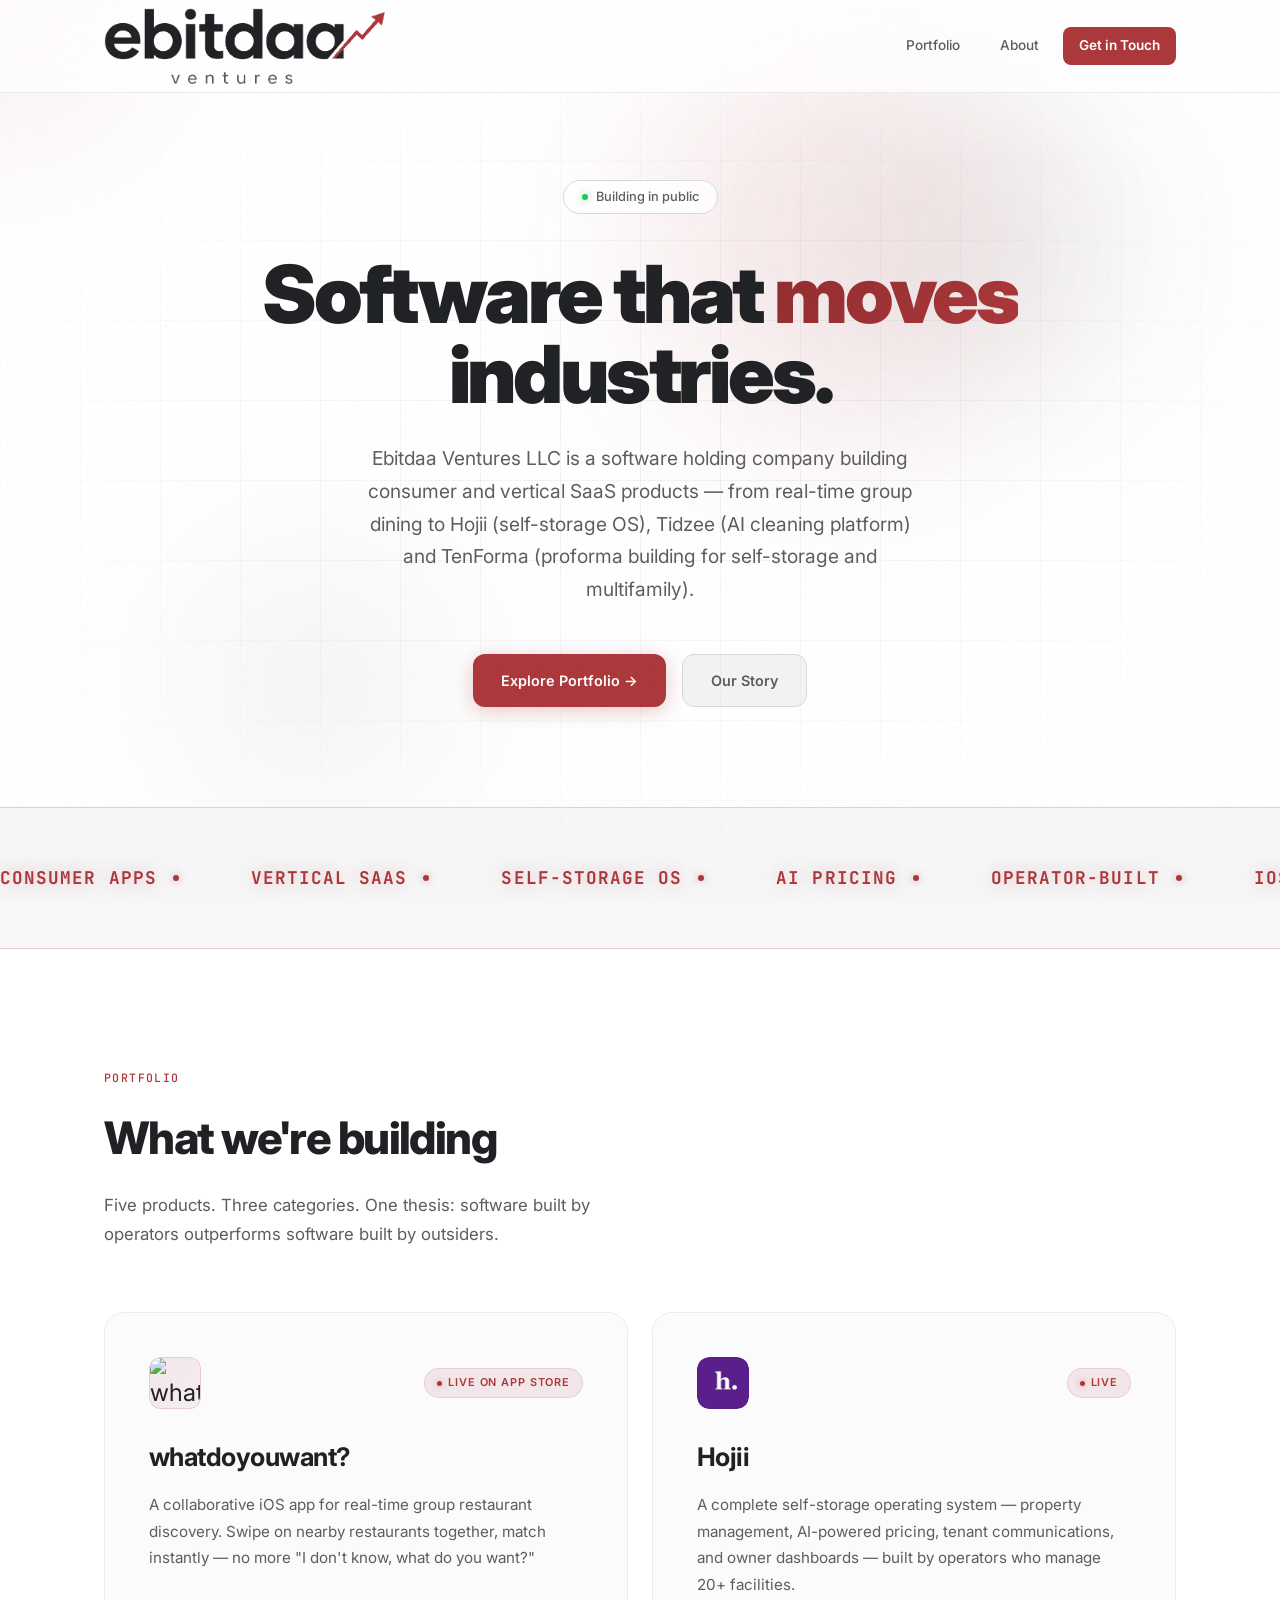
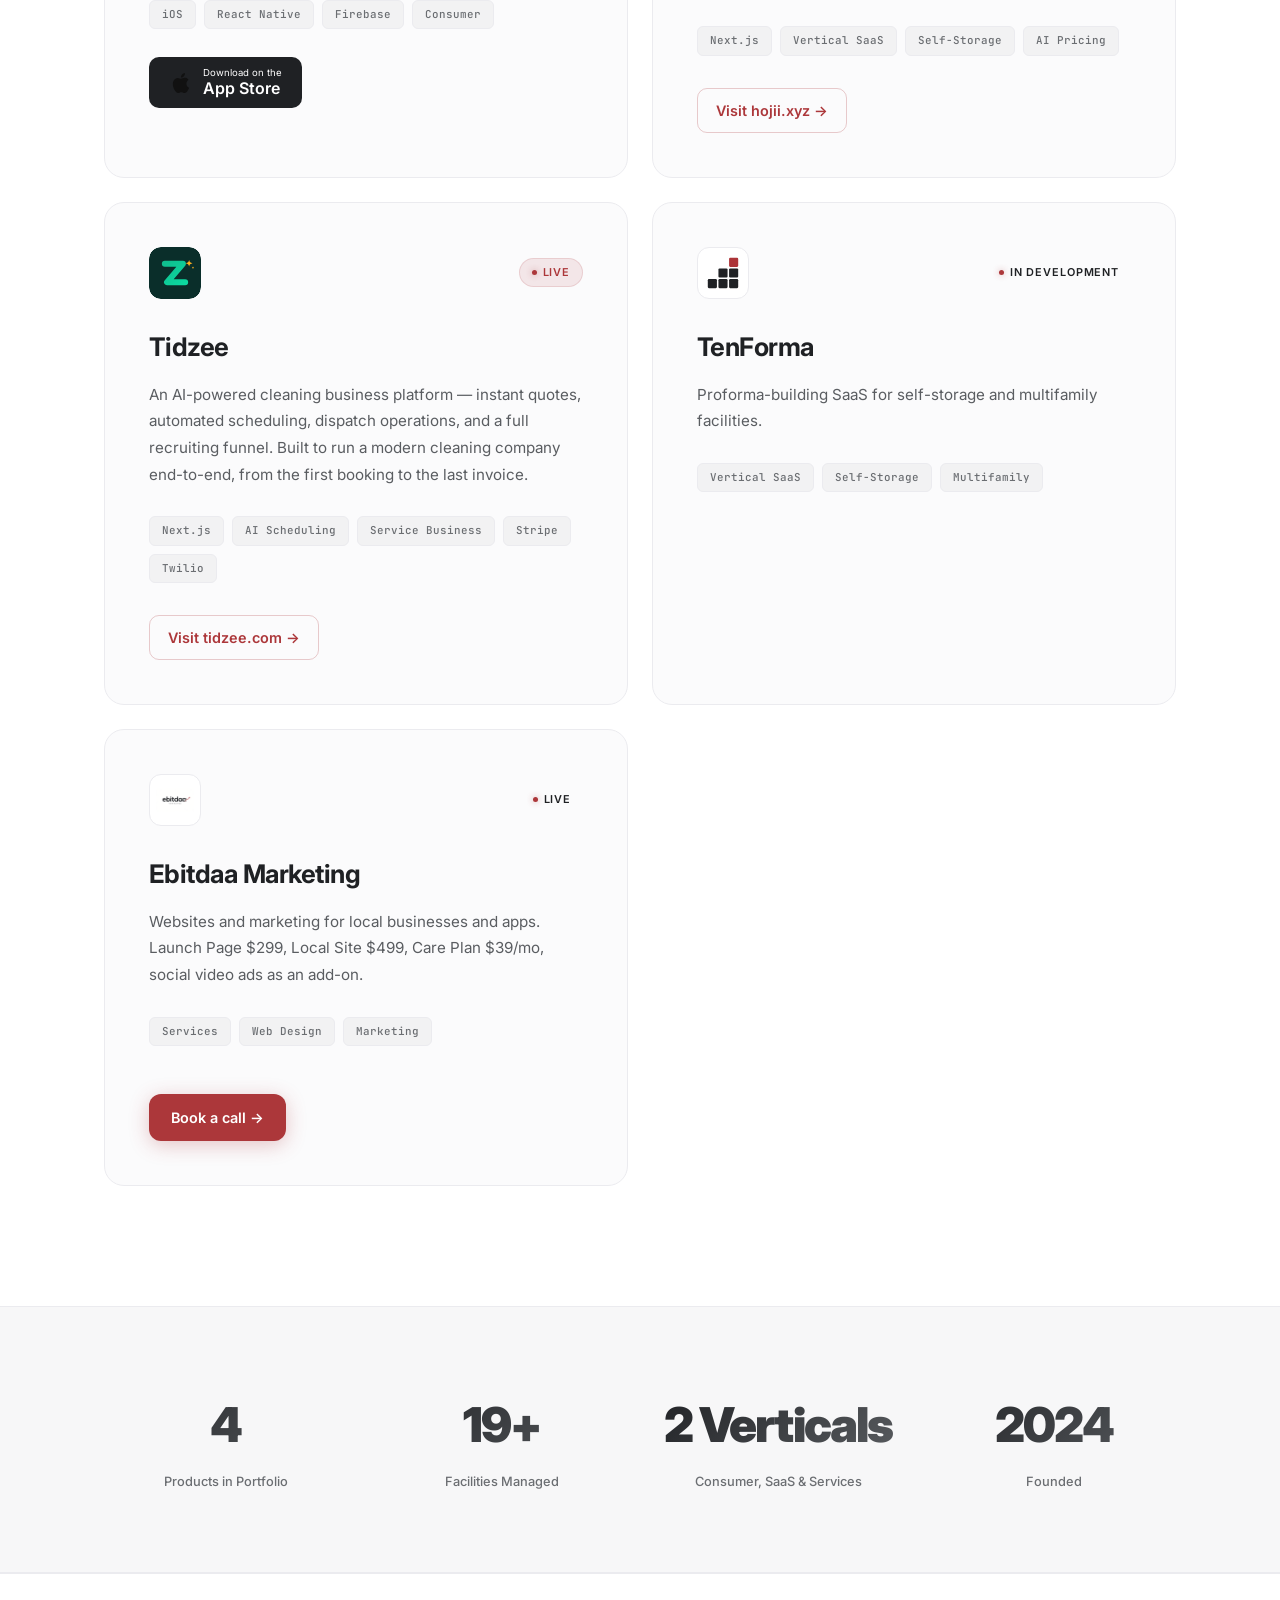
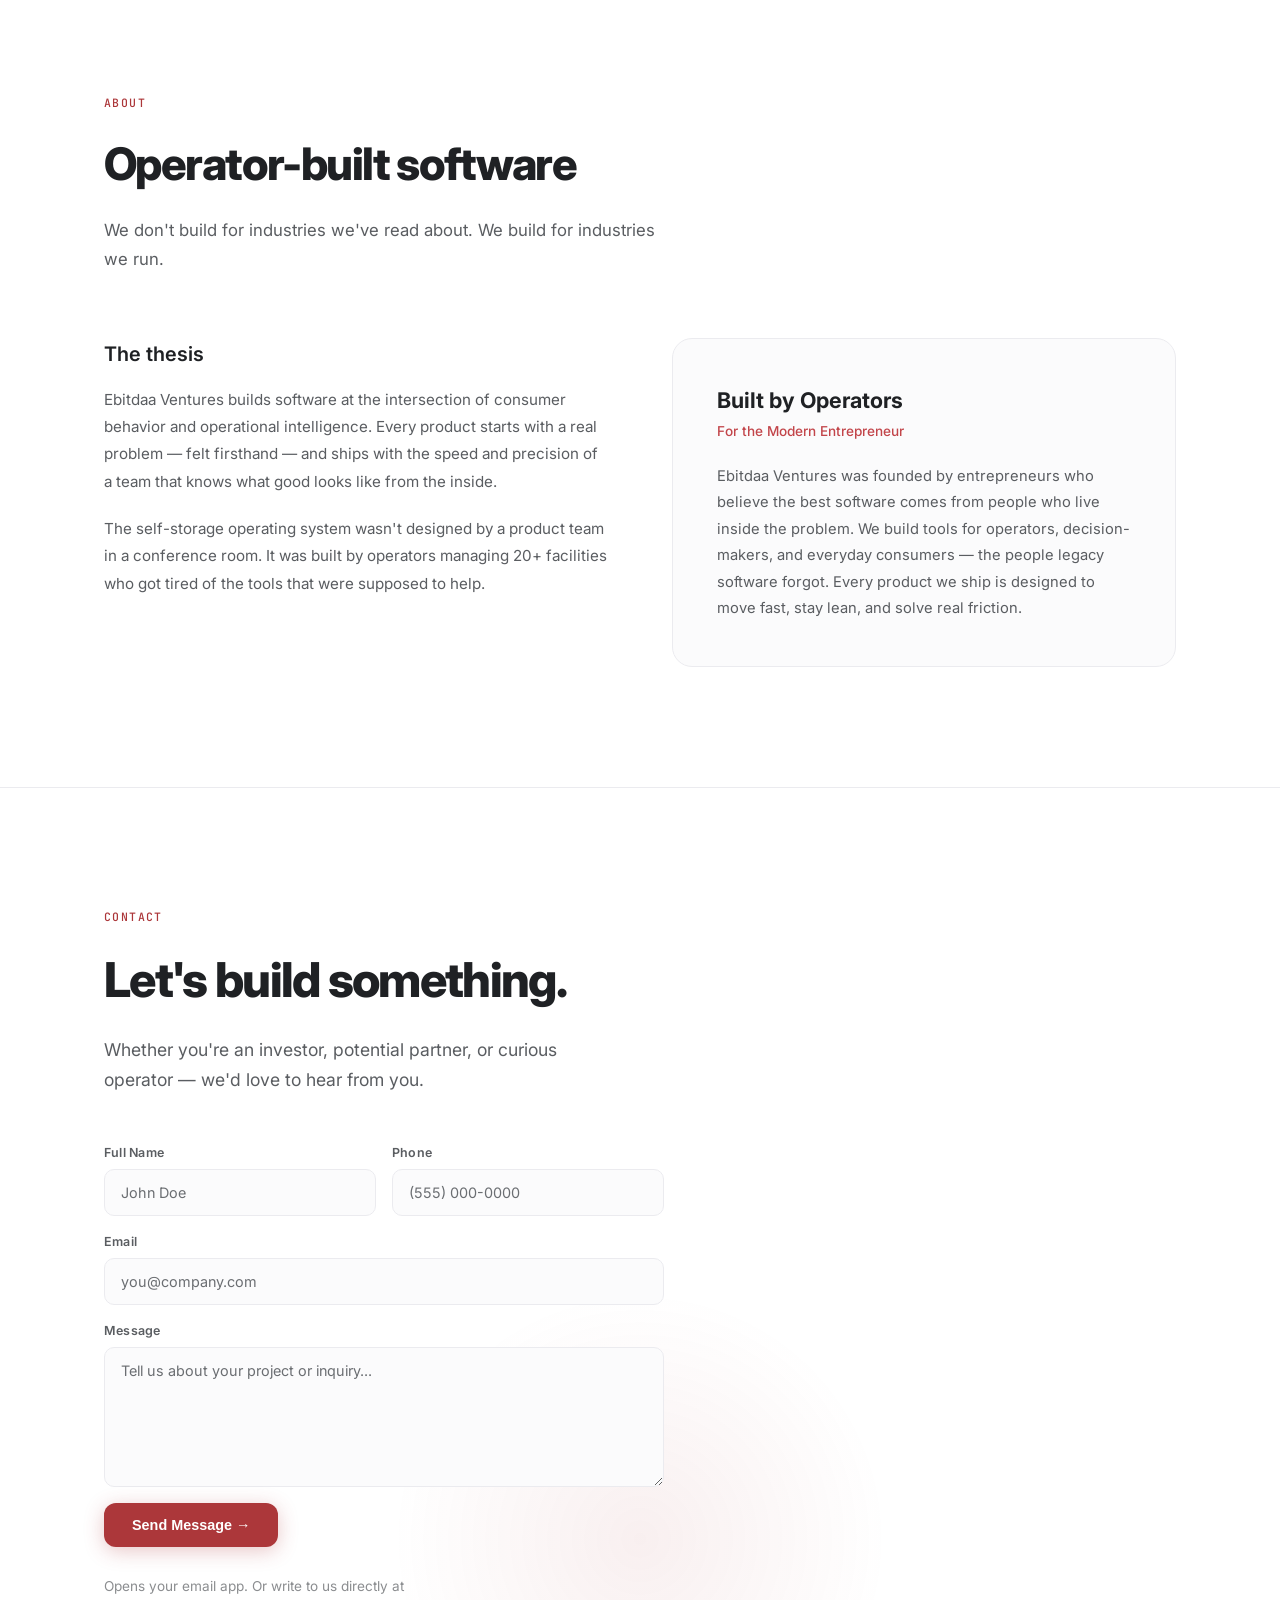
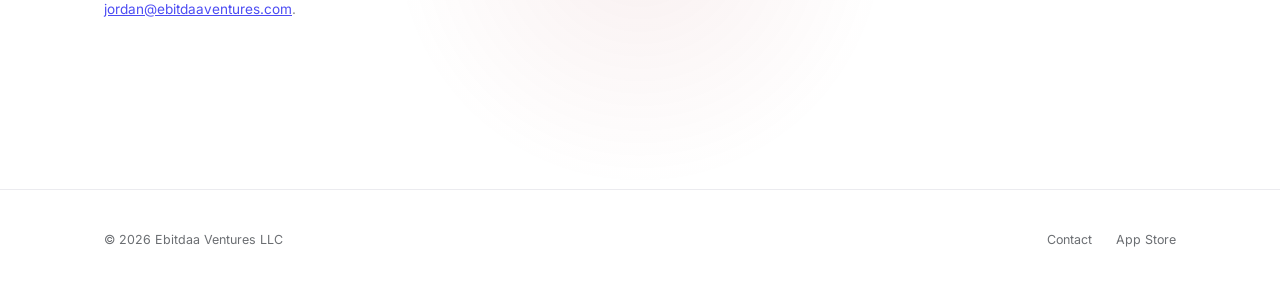
==== index.html @ ed4404db "Add Book a call button to Ebitdaa Marketing card" ====
<!DOCTYPE html>
<html lang="en">
<head>
  <meta charset="UTF-8">
  <meta name="viewport" content="width=device-width, initial-scale=1.0">
  <title>Ebitdaa Ventures LLC — Software Holding Company</title>
  <meta name="description" content="Ebitdaa Ventures LLC is a software holding company building consumer and vertical SaaS products.">
  <meta property="og:title" content="Ebitdaa Ventures LLC">
  <meta property="og:description" content="Building consumer and vertical SaaS products.">
  <meta property="og:type" content="website">
  <meta property="og:url" content="https://ebitdaaventures.com">
  <link rel="icon" href="/favicon.ico" sizes="any">
  <link rel="icon" type="image/png" sizes="32x32" href="/favicon-32.png">
  <link rel="icon" type="image/png" sizes="16x16" href="/favicon-16.png">
  <link rel="icon" type="image/png" sizes="192x192" href="/favicon-192.png">
  <link rel="apple-touch-icon" sizes="180x180" href="/apple-touch-icon.png">
  <meta name="theme-color" content="#ffffff">
  <meta property="og:site_name" content="Ebitdaa Ventures">
  <meta property="og:image" content="https://ebitdaaventures.com/og-image.png">
  <meta property="og:image:width" content="1200">
  <meta property="og:image:height" content="630">
  <meta property="og:image:alt" content="Ebitdaa Ventures LLC — Software Holding Company">
  <meta name="twitter:image" content="https://ebitdaaventures.com/og-image.png">
  <meta name="twitter:card" content="summary_large_image">
  <link rel="preconnect" href="https://fonts.googleapis.com">
  <link rel="preconnect" href="https://fonts.gstatic.com" crossorigin>
  <link href="https://fonts.googleapis.com/css2?family=Inter:wght@300;400;500;600;700;800;900&family=JetBrains+Mono:wght@400;500&display=swap" rel="stylesheet">
  <style>
    *, *::before, *::after { margin: 0; padding: 0; box-sizing: border-box; }

    :root {
      --bg: #ffffff;
      --bg-elevated: #f7f7f8;
      --bg-card: #fbfbfc;
      --bg-card-hover: #f4f4f6;
      --border: #d8d8dd;
      --border-subtle: #ebebef;
      --text: #1f2124;
      --text-muted: #5a5d61;
      --text-dim: #6b6e72;
      --accent: #ac373a;
      --accent-light: #c2454a;
      --accent-dark: #8e2b2e;
      --accent-glow: rgba(172, 55, 58, 0.15);
      --wdyw-primary: #ac373a;
      --wdyw-secondary: #8e2b2e;
      --wdyw-glow: rgba(172, 55, 58, 0.10);
      --just-primary: #ac373a;
      --just-secondary: #8e2b2e;
      --just-glow: rgba(172, 55, 58, 0.10);
      --tidz-primary: #ac373a;
      --tidz-secondary: #8e2b2e;
      --tidz-glow: rgba(172, 55, 58, 0.10);
      --radius: 20px;
      --radius-sm: 12px;
    }

    html { scroll-behavior: smooth; scroll-padding-top: 92px; }

    body {
      font-family: 'Inter', -apple-system, BlinkMacSystemFont, sans-serif;
      background: var(--bg);
      color: var(--text);
      line-height: 1.6;
      -webkit-font-smoothing: antialiased;
      overflow-x: hidden;
      cursor: default;
    }

    /* ── Cursor glow ── */
    .cursor-glow {
      position: fixed;
      width: 500px;
      height: 500px;
      border-radius: 50%;
      background: radial-gradient(circle, rgba(172, 55, 58, 0.07) 0%, transparent 70%);
      pointer-events: none;
      z-index: 0;
      transform: translate(-50%, -50%);
      transition: opacity 0.3s;
    }

    /* ── Grain overlay ── */
    body::after {
      content: '';
      position: fixed;
      inset: 0;
      background-image: url("data:image/svg+xml,%3Csvg viewBox='0 0 256 256' xmlns='http://www.w3.org/2000/svg'%3E%3Cfilter id='n'%3E%3CfeTurbulence type='fractalNoise' baseFrequency='0.85' numOctaves='4' stitchTiles='stitch'/%3E%3C/filter%3E%3Crect width='100%25' height='100%25' filter='url(%23n)' opacity='0.018'/%3E%3C/svg%3E");
      pointer-events: none;
      z-index: 9999;
    }

    /* ── Grid background ── */
    .grid-bg {
      position: fixed;
      inset: 0;
      background-image:
        linear-gradient(rgba(31,33,36,0.055) 1px, transparent 1px),
        linear-gradient(90deg, rgba(31,33,36,0.055) 1px, transparent 1px);
      background-size: 80px 80px;
      pointer-events: none;
      z-index: 0;
      mask-image: radial-gradient(ellipse 60% 50% at 50% 50%, black 20%, transparent 100%);
      -webkit-mask-image: radial-gradient(ellipse 60% 50% at 50% 50%, black 20%, transparent 100%);
    }

    /* ── Layout ── */
    .container { max-width: 1120px; margin: 0 auto; padding: 0 24px; position: relative; z-index: 1; }

    /* ── Navigation ── */
    nav {
      position: fixed;
      top: 0; left: 0; right: 0;
      z-index: 100;
      padding: 0;
      background: rgba(255, 255, 255, 0.72);
      backdrop-filter: blur(24px) saturate(1.4);
      -webkit-backdrop-filter: blur(24px) saturate(1.4);
      border-bottom: 1px solid var(--border-subtle);
      transition: padding 0.3s, background 0.3s;
    }
    nav.scrolled {
      background: rgba(255, 255, 255, 0.93);
    }
    nav .container {
      display: flex;
      align-items: center;
      justify-content: space-between;
      height: 64px;
    }
    .logo {
      font-size: 1.1rem;
      font-weight: 700;
      letter-spacing: -0.02em;
      color: var(--text);
      text-decoration: none;
      transition: opacity 0.2s;
    }
    .logo:hover { opacity: 0.72; }
    .logo img { height: 76px; width: auto; display: block; }
    nav .container { height: 92px; }
    @media (max-width: 480px) { .logo img { height: 56px; } nav .container { height: 76px; } html { scroll-padding-top: 76px; } }
    .nav-links { display: flex; gap: 8px; align-items: center; }
    .nav-links a {
      color: var(--text-muted);
      text-decoration: none;
      font-size: 0.85rem;
      font-weight: 500;
      padding: 8px 16px;
      border-radius: 8px;
      transition: all 0.2s;
    }
    .nav-links a:hover {
      color: var(--text);
      background: rgba(31,33,36,0.06);
    }
    .nav-cta {
      background: var(--accent) !important;
      color: white !important;
      font-weight: 600 !important;
    }
    .nav-cta:hover {
      background: var(--accent-light) !important;
    }

    /* ── Mobile menu ── */
    .mobile-toggle {
      display: none;
      background: none;
      border: none;
      color: var(--text);
      cursor: pointer;
      padding: 8px;
    }
    .mobile-toggle svg { display: block; }

    /* ── Hero ── */
    .hero {
      padding: 180px 0 100px;
      position: relative;
      text-align: center;
      overflow: hidden;
    }
    .hero-orb {
      position: absolute;
      border-radius: 50%;
      filter: blur(80px);
      pointer-events: none;
      animation: orbFloat 8s ease-in-out infinite;
    }
    .hero-orb--1 {
      width: 400px; height: 400px;
      background: rgba(172, 55, 58, 0.10);
      top: 40px; left: 50%;
      transform: translateX(-70%);
    }
    .hero-orb--2 {
      width: 300px; height: 300px;
      background: rgba(31, 33, 36, 0.06);
      top: 100px; right: 10%;
      animation-delay: -3s;
      animation-duration: 10s;
    }
    .hero-orb--3 {
      width: 250px; height: 250px;
      background: rgba(31, 33, 36, 0.05);
      bottom: 0; left: 15%;
      animation-delay: -5s;
      animation-duration: 12s;
    }
    @keyframes orbFloat {
      0%, 100% { transform: translateY(0) scale(1); }
      50% { transform: translateY(-30px) scale(1.05); }
    }
    .hero-badge {
      display: inline-flex;
      align-items: center;
      gap: 8px;
      padding: 6px 18px;
      border-radius: 100px;
      border: 1px solid var(--border);
      background: rgba(255, 255, 255, 0.85);
      font-size: 0.8rem;
      font-weight: 500;
      color: var(--text-muted);
      margin-bottom: 40px;
      backdrop-filter: blur(10px);
    }
    .hero-badge .dot {
      width: 6px; height: 6px;
      border-radius: 50%;
      background: #22c55e;
      box-shadow: 0 0 8px rgba(34, 197, 94, 0.6);
      animation: pulse 2s ease-in-out infinite;
    }
    @keyframes pulse {
      0%, 100% { opacity: 1; }
      50% { opacity: 0.4; }
    }
    .hero h1 {
      font-size: clamp(3rem, 7vw, 5rem);
      font-weight: 900;
      letter-spacing: -0.04em;
      line-height: 1.0;
      margin-bottom: 28px;
      max-width: 800px;
      margin-left: auto;
      margin-right: auto;
    }
    .hero h1 .gradient {
      background: linear-gradient(135deg, #8e2b2e, #ac373a, #d4565a, #8e2b2e);
      background-size: 300% 300%;
      -webkit-background-clip: text;
      -webkit-text-fill-color: transparent;
      background-clip: text;
      animation: gradientShift 6s ease infinite;
    }
    @keyframes gradientShift {
      0% { background-position: 0% 50%; }
      50% { background-position: 100% 50%; }
      100% { background-position: 0% 50%; }
    }
    .hero p {
      font-size: 1.2rem;
      color: var(--text-muted);
      max-width: 560px;
      margin: 0 auto 48px;
      line-height: 1.7;
    }
    .hero-ctas {
      display: flex;
      gap: 16px;
      justify-content: center;
      flex-wrap: wrap;
    }
    .btn {
      display: inline-flex;
      align-items: center;
      gap: 8px;
      padding: 14px 28px;
      border-radius: 12px;
      font-size: 0.9rem;
      font-weight: 600;
      text-decoration: none;
      transition: all 0.25s ease;
      cursor: pointer;
      border: none;
    }
    .btn--primary {
      background: var(--accent);
      color: white;
      box-shadow: 0 4px 20px rgba(172, 55, 58, 0.28);
    }
    .btn--primary:hover {
      background: var(--accent-light);
      transform: translateY(-2px);
      box-shadow: 0 8px 28px rgba(172, 55, 58, 0.36);
    }
    .btn--ghost {
      background: rgba(31,33,36,0.05);
      color: var(--text-muted);
      border: 1px solid var(--border);
    }
    .btn--ghost:hover {
      background: rgba(31,33,36,0.09);
      color: var(--text);
      transform: translateY(-2px);
    }

    .card-cta {
      margin-top: 20px;
      padding: 12px 22px;
      position: relative;
      z-index: 1;
    }

    /* ── Marquee ── */
    .marquee-section {
      padding: 56px 0;
      border-top: 1px solid rgba(172, 55, 58, 0.22);
      border-bottom: 1px solid rgba(172, 55, 58, 0.22);
      background: var(--bg-elevated);
      overflow: hidden;
    }
    .marquee-track {
      display: flex;
      gap: 72px;
      animation: marquee 25s linear infinite;
      width: max-content;
    }
    .marquee-track:hover { animation-play-state: paused; }
    @keyframes marquee {
      0% { transform: translateX(0); }
      100% { transform: translateX(-50%); }
    }
    .marquee-item {
      font-family: 'JetBrains Mono', monospace;
      font-size: 1.1rem;
      font-weight: 700;
      color: var(--accent);
      text-shadow: 0 0 18px rgba(172, 55, 58, 0.35);
      white-space: nowrap;
      display: flex;
      align-items: center;
      gap: 16px;
      letter-spacing: 0.06em;
      text-transform: uppercase;
    }
    .marquee-item .sep {
      width: 6px; height: 6px;
      border-radius: 50%;
      background: var(--accent);
      box-shadow: 0 0 8px rgba(172, 55, 58, 0.55);
    }

    /* ── Section ── */
    section { padding: 120px 0; position: relative; }
    .section-label {
      font-family: 'JetBrains Mono', monospace;
      font-size: 0.72rem;
      font-weight: 500;
      text-transform: uppercase;
      letter-spacing: 0.12em;
      color: var(--accent);
      margin-bottom: 16px;
    }
    .section-title {
      font-size: clamp(2rem, 4vw, 2.8rem);
      font-weight: 800;
      letter-spacing: -0.035em;
      margin-bottom: 16px;
    }
    .section-desc {
      font-size: 1.05rem;
      color: var(--text-muted);
      max-width: 560px;
      line-height: 1.7;
      margin-bottom: 64px;
    }

    /* ── Portfolio Cards ── */
    .portfolio-grid {
      display: grid;
      grid-template-columns: repeat(2, 1fr);
      gap: 24px;
    }
    .card {
      background: var(--bg-card);
      border: 1px solid var(--border-subtle);
      border-radius: var(--radius);
      padding: 44px;
      transition: all 0.4s cubic-bezier(0.25, 0.46, 0.45, 0.94);
      position: relative;
      overflow: hidden;
    }
    .card-glow {
      position: absolute;
      width: 300px; height: 300px;
      border-radius: 50%;
      filter: blur(60px);
      pointer-events: none;
      opacity: 0;
      transition: opacity 0.4s;
    }
    .card:hover .card-glow { opacity: 1; }
    .card::before {
      content: '';
      position: absolute;
      top: 0; left: 0; right: 0;
      height: 2px;
      opacity: 0;
      transition: opacity 0.4s;
    }
    .card:hover {
      border-color: var(--border);
      background: var(--bg-card-hover);
      transform: translateY(-4px);
    }
    .card:hover::before { opacity: 1; }

    /* ── wdyw Card ── */
    .card--wdyw .card-glow { background: rgba(172, 55, 58, 0.06); top: -50px; right: -50px; }
    .card--wdyw::before {
      background: linear-gradient(90deg, transparent, var(--wdyw-primary), var(--wdyw-secondary), transparent);
    }
    .card--wdyw:hover {
      box-shadow: 0 12px 48px var(--wdyw-glow), 0 0 0 1px rgba(172, 55, 58, 0.09);
    }

    /* ── JustDashboard Card ── */
    .card--just .card-glow { background: rgba(172, 55, 58, 0.06); top: -50px; right: -50px; }
    .card--just::before {
      background: linear-gradient(90deg, transparent, var(--just-primary), var(--just-secondary), transparent);
    }
    .card--just:hover {
      box-shadow: 0 12px 48px var(--just-glow), 0 0 0 1px rgba(172, 55, 58, 0.09);
    }

    .card-header {
      display: flex;
      align-items: center;
      justify-content: space-between;
      margin-bottom: 28px;
    }
    .card-icon {
      width: 52px; height: 52px;
      border-radius: var(--radius-sm);
      display: flex;
      align-items: center;
      justify-content: center;
      font-size: 1.5rem;
      overflow: hidden;
    }
    .card-icon img {
      width: 100%; height: 100%;
      object-fit: cover;
      border-radius: inherit;
    }
    .card--wdyw .card-icon {
      background: linear-gradient(135deg, var(--wdyw-glow), rgba(172, 55, 58, 0.07));
      border: 1px solid rgba(172, 55, 58, 0.16);
    }
    .card--just .card-icon {
      background: linear-gradient(135deg, var(--just-glow), rgba(172, 55, 58, 0.07));
      border: 1px solid rgba(172, 55, 58, 0.16);
    }
    .card-status {
      display: inline-flex;
      align-items: center;
      gap: 6px;
      font-size: 0.68rem;
      font-weight: 600;
      text-transform: uppercase;
      letter-spacing: 0.08em;
      padding: 5px 12px;
      border-radius: 100px;
    }
    .card--wdyw .card-status {
      color: var(--wdyw-primary);
      background: var(--wdyw-glow);
      border: 1px solid rgba(172, 55, 58, 0.14);
    }
    .card--just .card-status {
      color: var(--just-primary);
      background: var(--just-glow);
      border: 1px solid rgba(172, 55, 58, 0.14);
    }
    .status-dot {
      width: 5px; height: 5px;
      border-radius: 50%;
      display: inline-block;
    }
    .card--wdyw .status-dot { background: var(--wdyw-primary); box-shadow: 0 0 6px rgba(172, 55, 58, 0.45); }
    .card--just .status-dot { background: var(--just-primary); box-shadow: 0 0 6px rgba(172, 55, 58, 0.45); animation: pulse 2s ease-in-out infinite; }
    .card h3 {
      font-size: 1.6rem;
      font-weight: 700;
      letter-spacing: -0.02em;
      margin-bottom: 14px;
    }
    .card p {
      color: var(--text-muted);
      font-size: 0.95rem;
      line-height: 1.75;
      margin-bottom: 28px;
    }
    .card-tags {
      display: flex;
      flex-wrap: wrap;
      gap: 8px;
      margin-bottom: 28px;
    }
    .tag {
      font-family: 'JetBrains Mono', monospace;
      font-size: 0.68rem;
      font-weight: 500;
      padding: 5px 12px;
      border-radius: 6px;
      background: rgba(31, 33, 36, 0.04);
      border: 1px solid var(--border-subtle);
      color: var(--text-dim);
      transition: border-color 0.2s, color 0.2s;
    }
    .card:hover .tag {
      border-color: var(--border);
      color: var(--text-muted);
    }
    .card-action {
      display: inline-flex;
      align-items: center;
      gap: 10px;
      text-decoration: none;
      font-size: 0.88rem;
      font-weight: 600;
      transition: all 0.25s;
      padding: 12px 24px;
      border-radius: 10px;
    }
    .card--wdyw .card-action {
      color: white;
      background: var(--wdyw-primary);
      box-shadow: 0 4px 16px rgba(172, 55, 58, 0.25);
    }
    .card--wdyw .card-action:hover {
      background: var(--accent-dark);
      transform: translateY(-1px);
      box-shadow: 0 6px 24px rgba(172, 55, 58, 0.33);
    }
    .card--wdyw .card-action svg { transition: transform 0.2s; }
    .card--wdyw .card-action:hover svg { transform: translateX(3px); }
    .card--just .card-action {
      color: var(--text-dim);
      background: rgba(31,33,36,0.04);
      border: 1px solid var(--border-subtle);
      cursor: default;
    }

    /* ── App Store badge ── */
    .app-store-badge {
      display: inline-flex;
      align-items: center;
      gap: 10px;
      padding: 10px 20px;
      border-radius: 10px;
      background: var(--text);
      color: #ffffff;
      text-decoration: none;
      font-size: 0.8rem;
      transition: all 0.25s;
    }
    .app-store-badge:hover {
      transform: translateY(-2px);
      box-shadow: 0 8px 24px rgba(31,33,36,0.22);
    }
    .app-store-badge .badge-text { text-align: left; line-height: 1.2; }
    .app-store-badge .badge-sub { font-size: 0.6rem; font-weight: 400; display: block; }
    .app-store-badge .badge-main { font-size: 1rem; font-weight: 600; display: block; }

    /* ── Tidzee Card ── */
    .card--tidz .card-glow { background: rgba(172, 55, 58, 0.06); top: -50px; right: -50px; }
    .card--tidz::before {
      background: linear-gradient(90deg, transparent, var(--tidz-primary), var(--tidz-secondary), transparent);
    }
    .card--tidz:hover {
      box-shadow: 0 12px 48px var(--tidz-glow), 0 0 0 1px rgba(172, 55, 58, 0.09);
    }
    .card--tidz .card-icon {
      background: linear-gradient(135deg, var(--tidz-glow), rgba(172, 55, 58, 0.07));
      border: 1px solid rgba(172, 55, 58, 0.16);
    }
    .card--tidz .card-status {
      color: var(--tidz-primary);
      background: var(--tidz-glow);
      border: 1px solid rgba(172, 55, 58, 0.14);
    }
    .card--tidz .status-dot { background: var(--tidz-primary); box-shadow: 0 0 6px rgba(172, 55, 58, 0.45); animation: pulse 2s ease-in-out infinite; }
    .card--tidz.card-wide {
      grid-column: 1 / -1;
      display: grid;
      grid-template-columns: 1fr 1fr;
      gap: 40px;
      align-items: start;
    }
    @media (max-width: 900px) {
      .card--tidz.card-wide { grid-template-columns: 1fr; gap: 24px; }
    }
    .card--tenf .card-icon { background: #fff; border: 1px solid var(--border-subtle); padding: 6px; }
    .card--tenf .card-icon img { object-fit: contain; }
    .card--tenf .card-glow { background: rgba(172, 55, 58, 0.06); top: -50px; right: -50px; }
    .card--tidz .card-icon, .card--just .card-icon { background: none; border: none; }
    .card-icon--text { background: var(--text, #1F2124); color: #fff; font-weight: 900; font-size: 1.1rem; letter-spacing: -0.03em; }
    .card--mktg .card-icon { background: #fff; border: 1px solid var(--border-subtle); padding: 6px; }
    .card--mktg .card-icon img { object-fit: contain; }
    .card--mktg .card-glow { background: rgba(172, 55, 58, 0.06); top: -50px; right: -50px; }
    .card--mktg .status-dot { background: #AC373A; box-shadow: 0 0 6px rgba(172, 55, 58, 0.45); animation: pulse 2s ease-in-out infinite; }
    .card--tenf .status-dot { background: #AC373A; box-shadow: 0 0 6px rgba(172, 55, 58, 0.45); animation: pulse 2s ease-in-out infinite; }
    .card-link { display: inline-flex; align-items: center; margin-top: 4px; padding: 10px 18px; border-radius: 10px; border: 1px solid rgba(172, 55, 58, 0.25); color: #AC373A; font-weight: 600; font-size: 0.9rem; text-decoration: none; transition: background 0.2s; }
    .card-link:hover { background: rgba(172, 55, 58, 0.06); }
    .card--tidz .notify-input:focus { border-color: var(--tidz-primary); }
    .card--tidz .notify-btn {
      background: rgba(172, 55, 58, 0.14);
      border: 1px solid rgba(172, 55, 58, 0.22);
      color: var(--tidz-primary);
    }
    .card--tidz .notify-btn:hover { background: rgba(172, 55, 58, 0.22); }

    /* ── Coming soon notify ── */
    .notify-form {
      display: flex;
      gap: 8px;
      margin-top: 4px;
    }
    .notify-input {
      background: rgba(31,33,36,0.04);
      border: 1px solid var(--border-subtle);
      border-radius: 8px;
      padding: 10px 14px;
      font-size: 0.82rem;
      color: var(--text);
      font-family: inherit;
      outline: none;
      width: 200px;
      transition: border-color 0.2s;
    }
    .notify-input::placeholder { color: var(--text-dim); }
    .notify-input:focus { border-color: var(--just-primary); }
    .notify-btn {
      background: rgba(172, 55, 58, 0.14);
      border: 1px solid rgba(172, 55, 58, 0.22);
      border-radius: 8px;
      padding: 10px 16px;
      font-size: 0.82rem;
      font-weight: 600;
      color: var(--just-primary);
      cursor: pointer;
      font-family: inherit;
      transition: all 0.2s;
    }
    .notify-btn:hover {
      background: rgba(172, 55, 58, 0.22);
    }

    /* ── About ── */
    .about-grid {
      display: grid;
      grid-template-columns: 1fr 1fr;
      gap: 64px;
      align-items: start;
    }
    .about-content h3 {
      font-size: 1.25rem;
      font-weight: 600;
      margin-bottom: 16px;
    }
    .about-content p {
      color: var(--text-muted);
      font-size: 0.95rem;
      line-height: 1.8;
      margin-bottom: 20px;
    }
    .stats-row {
      display: flex;
      gap: 48px;
      margin-top: 40px;
    }
    .stat-num {
      font-size: 2.2rem;
      font-weight: 900;
      letter-spacing: -0.03em;
      background: linear-gradient(135deg, var(--text), var(--text-muted));
      -webkit-background-clip: text;
      -webkit-text-fill-color: transparent;
    }
    .stat-label {
      font-size: 0.78rem;
      color: var(--text-dim);
      margin-top: 4px;
    }
    .founder-card {
      background: var(--bg-card);
      border: 1px solid var(--border-subtle);
      border-radius: var(--radius);
      padding: 44px;
      transition: all 0.3s;
    }
    .founder-card:hover {
      border-color: var(--border);
      transform: translateY(-2px);
    }
    .founder-card .founder-name {
      font-size: 1.35rem;
      font-weight: 700;
      margin-bottom: 4px;
    }
    .founder-card .founder-title {
      font-size: 0.85rem;
      color: var(--accent-light);
      margin-bottom: 20px;
      font-weight: 500;
    }
    .founder-card p {
      color: var(--text-muted);
      font-size: 0.92rem;
      line-height: 1.8;
    }

    /* ── Ticker / Numbers ── */
    .ticker-section {
      padding: 80px 0;
      border-top: 1px solid var(--border-subtle);
      border-bottom: 1px solid var(--border-subtle);
      background: var(--bg-elevated);
    }
    .ticker-grid {
      display: grid;
      grid-template-columns: repeat(4, 1fr);
      gap: 32px;
      text-align: center;
    }
    .ticker-item .ticker-num {
      font-size: 3rem;
      font-weight: 900;
      letter-spacing: -0.04em;
      margin-bottom: 8px;
      background: linear-gradient(135deg, var(--text), var(--text-muted));
      -webkit-background-clip: text;
      -webkit-text-fill-color: transparent;
    }
    .ticker-item .ticker-label {
      font-size: 0.8rem;
      color: var(--text-dim);
      font-weight: 500;
    }

    /* ── Contact Section ── */
    .cta-section {
      padding: 120px 0;
      position: relative;
    }
    .cta-section::before {
      content: '';
      position: absolute;
      bottom: 0; left: 50%;
      transform: translateX(-50%);
      width: 500px; height: 500px;
      background: radial-gradient(circle, rgba(172, 55, 58, 0.08) 0%, transparent 70%);
      pointer-events: none;
    }
    .cta-section h2 {
      font-size: clamp(2rem, 4vw, 3rem);
      font-weight: 800;
      letter-spacing: -0.035em;
      margin-bottom: 16px;
    }
    .cta-section p {
      font-size: 1.1rem;
      color: var(--text-muted);
      max-width: 480px;
      line-height: 1.7;
      margin-bottom: 48px;
    }
    .contact-form {
      max-width: 560px;
      display: flex;
      flex-direction: column;
      gap: 16px;
    }
    .form-row {
      display: grid;
      grid-template-columns: 1fr 1fr;
      gap: 16px;
    }
    .form-field {
      display: flex;
      flex-direction: column;
      gap: 6px;
    }
    .form-field label {
      font-size: 0.78rem;
      font-weight: 600;
      color: var(--text-muted);
      letter-spacing: 0.02em;
    }
    .form-field input,
    .form-field textarea {
      background: var(--bg-card);
      border: 1px solid var(--border-subtle);
      border-radius: 10px;
      padding: 14px 16px;
      font-size: 0.9rem;
      color: var(--text);
      font-family: inherit;
      outline: none;
      transition: border-color 0.25s, box-shadow 0.25s;
      width: 100%;
    }
    .form-field input::placeholder,
    .form-field textarea::placeholder {
      color: var(--text-dim);
    }
    .form-field input:focus,
    .form-field textarea:focus {
      border-color: var(--accent);
      box-shadow: 0 0 0 3px var(--accent-glow);
    }
    .form-field textarea {
      min-height: 140px;
      resize: vertical;
    }
    .form-submit {
      align-self: flex-start;
    }
    .form-success {
      display: none;
      padding: 16px 24px;
      border-radius: 12px;
      background: rgba(34, 197, 94, 0.08);
      border: 1px solid rgba(34, 197, 94, 0.2);
      color: #22c55e;
      font-size: 0.9rem;
      font-weight: 500;
    }

    /* ── Contact Success Modal ── */
    .modal-overlay {
      position: fixed;
      inset: 0;
      background: rgba(0,0,0,0.75);
      backdrop-filter: blur(10px);
      -webkit-backdrop-filter: blur(10px);
      z-index: 1000;
      display: flex;
      align-items: center;
      justify-content: center;
      opacity: 0;
      pointer-events: none;
      transition: opacity 0.3s ease;
    }
    .modal-overlay.active {
      opacity: 1;
      pointer-events: all;
    }
    .modal-card {
      background: var(--bg-card);
      border: 1px solid var(--border);
      border-radius: var(--radius);
      padding: 48px 40px;
      text-align: center;
      max-width: 400px;
      width: 90%;
      transform: translateY(24px) scale(0.97);
      transition: transform 0.35s cubic-bezier(0.25, 0.46, 0.45, 0.94);
      box-shadow: 0 24px 64px rgba(31,33,36,0.18);
    }
    .modal-overlay.active .modal-card {
      transform: translateY(0) scale(1);
    }
    .modal-icon {
      width: 64px; height: 64px;
      border-radius: 50%;
      background: rgba(34, 197, 94, 0.1);
      border: 1px solid rgba(34, 197, 94, 0.3);
      color: #22c55e;
      font-size: 1.8rem;
      display: flex;
      align-items: center;
      justify-content: center;
      margin: 0 auto 24px;
    }
    .modal-card h3 {
      font-size: 1.4rem;
      font-weight: 700;
      letter-spacing: -0.02em;
      margin-bottom: 12px;
    }
    .modal-card p {
      color: var(--text-muted);
      font-size: 0.95rem;
      line-height: 1.6;
      margin-bottom: 32px;
    }
    .modal-close {
      cursor: pointer;
    }
    @media (max-width: 640px) {
      .form-row { grid-template-columns: 1fr; }
    }

    /* ── Footer ── */
    footer {
      padding: 40px 0;
      border-top: 1px solid var(--border-subtle);
    }
    .footer-inner {
      display: flex;
      align-items: center;
      justify-content: space-between;
    }
    .footer-left {
      font-size: 0.78rem;
      color: var(--text-dim);
    }
    .footer-right {
      display: flex;
      gap: 24px;
      font-size: 0.78rem;
    }
    .footer-right a {
      color: var(--text-dim);
      text-decoration: none;
      transition: color 0.2s;
    }
    .footer-right a:hover { color: var(--text-muted); }

    /* ── Divider ── */
    .divider {
      border: none;
      border-top: 1px solid var(--border-subtle);
      margin: 0;
    }

    /* ── Scroll reveal ── */
    .reveal {
      opacity: 0;
      transform: translateY(30px);
      transition: opacity 0.7s cubic-bezier(0.25, 0.46, 0.45, 0.94), transform 0.7s cubic-bezier(0.25, 0.46, 0.45, 0.94);
    }
    .reveal.visible {
      opacity: 1;
      transform: translateY(0);
    }
    .reveal-delay-1 { transition-delay: 0.1s; }
    .reveal-delay-2 { transition-delay: 0.2s; }
    .reveal-delay-3 { transition-delay: 0.3s; }

    /* ── Responsive ── */
    @media (max-width: 900px) {
      .portfolio-grid { grid-template-columns: 1fr; }
      .about-grid { grid-template-columns: 1fr; gap: 40px; }
      .ticker-grid { grid-template-columns: repeat(2, 1fr); gap: 40px; }
      .stats-row { gap: 32px; }
      .hero { padding: 150px 0 80px; }
      section { padding: 80px 0; }
      .card { padding: 32px; }
    }
    @media (max-width: 640px) {
      .nav-links { display: none; }
      .mobile-toggle { display: block; }
      .hero h1 { font-size: 2.4rem; }
      .hero p { font-size: 1rem; }
      .ticker-grid { grid-template-columns: repeat(2, 1fr); }
      .footer-inner { flex-direction: column; gap: 16px; text-align: center; }
      .footer-right { justify-content: center; }
      .notify-form { flex-direction: column; }
      .notify-input { width: 100%; }
    }
  </style>
<link rel="canonical" href="https://ebitdaaventures.com/">
<script type="application/ld+json">{"@context":"https://schema.org","@type":"Organization","name":"Ebitdaa Ventures LLC","url":"https://ebitdaaventures.com/","logo":"https://ebitdaaventures.com/logo.png"}</script>
</head>
<body>

  <div class="cursor-glow" id="cursorGlow"></div>
  <div class="grid-bg"></div>

  <!-- Nav -->
  <nav id="navbar">
    <div class="container">
      <a href="#" class="logo" aria-label="Ebitdaa Ventures"><img src="logo.png" alt="Ebitdaa Ventures"></a>
      <div class="nav-links">
        <a href="#portfolio">Portfolio</a>
        <a href="#about">About</a>
        <a href="#contact" class="nav-cta">Get in Touch</a>
      </div>
      <button class="mobile-toggle" id="mobileToggle" aria-label="Menu">
        <svg width="24" height="24" fill="none" stroke="currentColor" stroke-width="2" stroke-linecap="round"><line x1="3" y1="6" x2="21" y2="6"/><line x1="3" y1="12" x2="21" y2="12"/><line x1="3" y1="18" x2="21" y2="18"/></svg>
      </button>
    </div>
  </nav>

  <!-- Hero -->
  <section class="hero">
    <div class="hero-orb hero-orb--1"></div>
    <div class="hero-orb hero-orb--2"></div>
    <div class="hero-orb hero-orb--3"></div>
    <div class="container">
      <div class="hero-badge reveal">
        <span class="dot"></span>
        Building in public
      </div>
      <h1 class="reveal reveal-delay-1">Software that <span class="gradient">moves</span> industries.</h1>
      <p class="reveal reveal-delay-2">Ebitdaa Ventures LLC is a software holding company building consumer and vertical SaaS products — from real-time group dining to Hojii (self-storage OS), Tidzee (AI cleaning platform) and TenForma (proforma building for self-storage and multifamily).</p>
      <div class="hero-ctas reveal reveal-delay-3">
        <a href="#portfolio" class="btn btn--primary">Explore Portfolio →</a>
        <a href="#about" class="btn btn--ghost">Our Story</a>
      </div>
    </div>
  </section>

  <!-- Marquee -->
  <div class="marquee-section">
    <div class="marquee-track" id="marquee">
      <span class="marquee-item">Consumer Apps <span class="sep"></span></span>
      <span class="marquee-item">Vertical SaaS <span class="sep"></span></span>
      <span class="marquee-item">Self-Storage OS <span class="sep"></span></span>
      <span class="marquee-item">AI Pricing <span class="sep"></span></span>
      <span class="marquee-item">Operator-Built <span class="sep"></span></span>
      <span class="marquee-item">iOS &amp; Web <span class="sep"></span></span>
      <span class="marquee-item">Hojii PMS <span class="sep"></span></span>
      <span class="marquee-item">Tidzee <span class="sep"></span></span>
      <span class="marquee-item">AI Cleaning <span class="sep"></span></span>
      <span class="marquee-item">Next.js <span class="sep"></span></span>
      <span class="marquee-item">React Native <span class="sep"></span></span>
      <span class="marquee-item">Analytics <span class="sep"></span></span>
      <!-- duplicate for seamless loop -->
      <span class="marquee-item">Consumer Apps <span class="sep"></span></span>
      <span class="marquee-item">Vertical SaaS <span class="sep"></span></span>
      <span class="marquee-item">Self-Storage OS <span class="sep"></span></span>
      <span class="marquee-item">AI Pricing <span class="sep"></span></span>
      <span class="marquee-item">Operator-Built <span class="sep"></span></span>
      <span class="marquee-item">iOS &amp; Web <span class="sep"></span></span>
      <span class="marquee-item">Hojii PMS <span class="sep"></span></span>
      <span class="marquee-item">Tidzee <span class="sep"></span></span>
      <span class="marquee-item">AI Cleaning <span class="sep"></span></span>
      <span class="marquee-item">Next.js <span class="sep"></span></span>
      <span class="marquee-item">React Native <span class="sep"></span></span>
      <span class="marquee-item">Analytics <span class="sep"></span></span>
    </div>
  </div>

  <!-- Portfolio -->
  <section id="portfolio">
    <div class="container">
      <div class="section-label reveal">Portfolio</div>
      <h2 class="section-title reveal reveal-delay-1">What we're building</h2>
      <p class="section-desc reveal reveal-delay-2">Five products. Three categories. One thesis: software built by operators outperforms software built by outsiders.</p>

      <div class="portfolio-grid">
        <!-- wdyw? -->
        <div class="card card--wdyw reveal" id="cardWdyw">
          <div class="card-glow"></div>
          <div class="card-header">
            <div class="card-icon"><img src="wdyw-icon.png" alt="whatdoyouwant? app icon"></div>
            <div class="card-status">
              <span class="status-dot"></span>
              Live on App Store
            </div>
          </div>
          <h3>whatdoyouwant?</h3>
          <p>A collaborative iOS app for real-time group restaurant discovery. Swipe on nearby restaurants together, match instantly — no more "I don't know, what do you want?"</p>
          <div class="card-tags">
            <span class="tag">iOS</span>
            <span class="tag">React Native</span>
            <span class="tag">Firebase</span>
            <span class="tag">Consumer</span>
          </div>
          <a href="https://apps.apple.com/us/app/wdyw/id6761072597" target="_blank" rel="noopener" class="app-store-badge">
            <svg width="24" height="24" viewBox="0 0 24 24" fill="#111"><path d="M18.71 19.5C17.88 20.74 17 21.95 15.66 21.97C14.32 21.99 13.89 21.18 12.37 21.18C10.84 21.18 10.37 21.95 9.1 21.99C7.79 22.03 6.8 20.68 5.96 19.47C4.25 16.97 2.94 12.45 4.7 9.39C5.57 7.87 7.13 6.91 8.82 6.88C10.1 6.86 11.32 7.75 12.11 7.75C12.89 7.75 14.37 6.68 15.92 6.84C16.57 6.87 18.39 7.1 19.56 8.82C19.47 8.88 17.39 10.1 17.41 12.63C17.44 15.65 20.06 16.66 20.09 16.67C20.06 16.74 19.67 18.11 18.71 19.5ZM13 3.5C13.73 2.67 14.94 2.04 15.94 2C16.07 3.17 15.6 4.35 14.9 5.19C14.21 6.04 13.07 6.7 11.95 6.61C11.8 5.46 12.36 4.26 13 3.5Z"/></svg>
            <span class="badge-text">
              <span class="badge-sub">Download on the</span>
              <span class="badge-main">App Store</span>
            </span>
          </a>
        </div>

        <!-- Hojii -->
        <div class="card card--just reveal reveal-delay-1" id="cardJust">
          <div class="card-glow"></div>
          <div class="card-header">
            <div class="card-icon"><img src="hojii-icon.png" alt="Hojii icon"></div>
            <div class="card-status">
              <span class="status-dot"></span>
              Live
            </div>
          </div>
          <h3>Hojii</h3>
          <p>A complete self-storage operating system — property management, AI-powered pricing, tenant communications, and owner dashboards — built by operators who manage 20+ facilities.</p>
          <div class="card-tags">
            <span class="tag">Next.js</span>
            <span class="tag">Vertical SaaS</span>
            <span class="tag">Self-Storage</span>
            <span class="tag">AI Pricing</span>
          </div>
          <a href="https://hojii.xyz" target="_blank" rel="noopener" class="card-link">Visit hojii.xyz →</a>
        </div>

        <!-- Tidzee -->
        <div class="card card--tidz reveal reveal-delay-2" id="cardTidz">
          <div class="card-glow"></div>
          <div class="card-header">
            <div class="card-icon"><img src="tidzee-icon.svg" alt="Tidzee icon"></div>
            <div class="card-status">
              <span class="status-dot"></span>
              Live
            </div>
          </div>
          <h3>Tidzee</h3>
          <p>An AI-powered cleaning business platform — instant quotes, automated scheduling, dispatch operations, and a full recruiting funnel. Built to run a modern cleaning company end-to-end, from the first booking to the last invoice.</p>
          <div class="card-tags">
            <span class="tag">Next.js</span>
            <span class="tag">AI Scheduling</span>
            <span class="tag">Service Business</span>
            <span class="tag">Stripe</span>
            <span class="tag">Twilio</span>
          </div>
          <a href="https://tidzee.com" target="_blank" rel="noopener" class="card-link">Visit tidzee.com →</a>
        </div>

        <!-- TenForma -->
        <div class="card card--tenf reveal reveal-delay-3" id="cardTenf">
          <div class="card-glow"></div>
          <div class="card-header">
            <div class="card-icon"><img src="tenforma-icon.svg" alt="TenForma logo mark"></div>
            <div class="card-status">
              <span class="status-dot"></span>
              In Development
            </div>
          </div>
          <h3>TenForma</h3>
          <p>Proforma-building SaaS for self-storage and multifamily facilities.</p>
          <div class="card-tags">
            <span class="tag">Vertical SaaS</span>
            <span class="tag">Self-Storage</span>
            <span class="tag">Multifamily</span>
          </div>
        </div>

        <!-- Ebitdaa Marketing -->
        <div class="card card--mktg reveal" id="cardMktg">
          <div class="card-glow"></div>
          <div class="card-header">
            <div class="card-icon"><img src="assets/ebitdaa-marketing-icon.png" alt="Ebitdaa Marketing logo"></div>
            <div class="card-status">
              <span class="status-dot"></span>
              Live
            </div>
          </div>
          <h3>Ebitdaa Marketing</h3>
          <p>Websites and marketing for local businesses and apps. Launch Page $299, Local Site $499, Care Plan $39/mo, social video ads as an add-on.</p>
          <div class="card-tags">
            <span class="tag">Services</span>
            <span class="tag">Web Design</span>
            <span class="tag">Marketing</span>
          </div>
          <a href="https://cal.com/ebitdaa-marketing/ebitdaa-marketing-intro-call" target="_blank" rel="noopener" class="btn btn--primary card-cta">Book a call →</a>
        </div>

      </div>
    </div>
  </section>

  <!-- Ticker -->
  <div class="ticker-section">
    <div class="container">
      <div class="ticker-grid">
        <div class="ticker-item reveal">
          <div class="ticker-num" data-count="5">0</div>
          <div class="ticker-label">Products in Portfolio</div>
        </div>
        <div class="ticker-item reveal reveal-delay-1">
          <div class="ticker-num" data-count="20" data-suffix="+">0</div>
          <div class="ticker-label">Facilities Managed</div>
        </div>
        <div class="ticker-item reveal reveal-delay-2">
          <div class="ticker-num" data-count="3" data-suffix=" Verticals">0</div>
          <div class="ticker-label">Consumer, SaaS &amp; Services</div>
        </div>
        <div class="ticker-item reveal reveal-delay-3">
          <div class="ticker-num" data-count="2026">0</div>
          <div class="ticker-label">Founded</div>
        </div>
      </div>
    </div>
  </div>

  <hr class="divider">

  <!-- About -->
  <section id="about">
    <div class="container">
      <div class="section-label reveal">About</div>
      <h2 class="section-title reveal reveal-delay-1">Operator-built software</h2>
      <p class="section-desc reveal reveal-delay-2">We don't build for industries we've read about. We build for industries we run.</p>

      <div class="about-grid">
        <div class="about-content reveal">
          <h3>The thesis</h3>
          <p>Ebitdaa Ventures builds software at the intersection of consumer behavior and operational intelligence. Every product starts with a real problem — felt firsthand — and ships with the speed and precision of a team that knows what good looks like from the inside.</p>
          <p>The self-storage operating system wasn't designed by a product team in a conference room. It was built by operators managing 20+ facilities who got tired of the tools that were supposed to help.</p>
        </div>

        <div class="founder-card reveal reveal-delay-1">
          <div class="founder-name">Built by Operators</div>
          <div class="founder-title">For the Modern Entrepreneur</div>
          <p>Ebitdaa Ventures was founded by entrepreneurs who believe the best software comes from people who live inside the problem. We build tools for operators, decision-makers, and everyday consumers — the people legacy software forgot. Every product we ship is designed to move fast, stay lean, and solve real friction.</p>
        </div>
      </div>
    </div>
  </section>

  <hr class="divider">

  <!-- Contact -->
  <section class="cta-section" id="contact">
    <div class="container">
      <div class="section-label reveal">Contact</div>
      <h2 class="reveal reveal-delay-1">Let's build something.</h2>
      <p class="reveal reveal-delay-2">Whether you're an investor, potential partner, or curious operator — we'd love to hear from you.</p>
      <form class="contact-form reveal reveal-delay-3" id="contactForm" onsubmit="handleContact(event)">
        <div class="form-row">
          <div class="form-field">
            <label for="cf-name">Full Name</label>
            <input type="text" id="cf-name" name="name" placeholder="John Doe" required>
          </div>
          <div class="form-field">
            <label for="cf-phone">Phone</label>
            <input type="tel" id="cf-phone" name="phone" placeholder="(555) 000-0000">
          </div>
        </div>
        <div class="form-field">
          <label for="cf-email">Email</label>
          <input type="email" id="cf-email" name="email" placeholder="you@company.com" required>
        </div>
        <div class="form-field">
          <label for="cf-message">Message</label>
          <textarea id="cf-message" name="message" placeholder="Tell us about your project or inquiry..." required></textarea>
        </div>
        <button type="submit" class="btn btn--primary form-submit" id="contactSubmitBtn">Send Message →</button>
        <p class="form-note" style="margin-top:12px;font-size:0.85rem;opacity:0.7">Opens your email app. Or write to us directly at <a href="mailto:jordan@ebitdaaventures.com">jordan@ebitdaaventures.com</a>.</p>
        <div class="form-success" id="formSuccess">✓ Message sent! We'll be in touch soon.</div>
      </form>
    </div>
  </section>

  <!-- Contact Success Modal -->
  <div class="modal-overlay" id="contactModal">
    <div class="modal-card">
      <div class="modal-icon">✓</div>
      <h3>Almost there!</h3>
      <p>Your email app should open with your message — just hit send.</p>
      <button class="btn btn--primary modal-close" onclick="document.getElementById('contactModal').classList.remove('active')">Got it</button>
    </div>
  </div>

  <!-- Footer -->
  <footer>
    <div class="container">
      <div class="footer-inner">
        <div class="footer-left">
          &copy; 2026 Ebitdaa Ventures LLC
        </div>
        <div class="footer-right">
          <a href="#contact">Contact</a>
          <a href="https://apps.apple.com/us/app/wdyw/id6761072597" target="_blank" rel="noopener">App Store</a>
        </div>
      </div>
    </div>
  </footer>

  <script>
    // ── Cursor glow ──
    const glow = document.getElementById('cursorGlow');
    let mouseX = 0, mouseY = 0, glowX = 0, glowY = 0;
    document.addEventListener('mousemove', (e) => {
      mouseX = e.clientX;
      mouseY = e.clientY;
    });
    function animateGlow() {
      glowX += (mouseX - glowX) * 0.08;
      glowY += (mouseY - glowY) * 0.08;
      glow.style.left = glowX + 'px';
      glow.style.top = glowY + 'px';
      requestAnimationFrame(animateGlow);
    }
    animateGlow();

    // ── Card tilt on mouse ──
    document.querySelectorAll('.card').forEach(card => {
      card.addEventListener('mousemove', (e) => {
        const rect = card.getBoundingClientRect();
        const x = (e.clientX - rect.left) / rect.width - 0.5;
        const y = (e.clientY - rect.top) / rect.height - 0.5;
        card.style.transform = `translateY(-4px) perspective(800px) rotateX(${-y * 4}deg) rotateY(${x * 4}deg)`;
        const gl = card.querySelector('.card-glow');
        if (gl) {
          gl.style.left = (e.clientX - rect.left - 150) + 'px';
          gl.style.top = (e.clientY - rect.top - 150) + 'px';
        }
      });
      card.addEventListener('mouseleave', () => {
        card.style.transform = '';
      });
    });

    // ── Scroll reveal ──
    const revealObserver = new IntersectionObserver((entries) => {
      entries.forEach(entry => {
        if (entry.isIntersecting) {
          entry.target.classList.add('visible');
        }
      });
    }, { threshold: 0.1, rootMargin: '0px 0px -40px 0px' });
    document.querySelectorAll('.reveal').forEach(el => revealObserver.observe(el));

    // ── Animated counters ──
    let tickerAnimated = false;
    const tickerObserver = new IntersectionObserver((entries) => {
      entries.forEach(entry => {
        if (entry.isIntersecting && !tickerAnimated) {
          tickerAnimated = true;
          document.querySelectorAll('.ticker-num').forEach(el => {
            const target = parseInt(el.dataset.count);
            const suffix = el.dataset.suffix || '';
            const duration = 1500;
            const start = performance.now();
            function tick(now) {
              const elapsed = now - start;
              const progress = Math.min(elapsed / duration, 1);
              const eased = 1 - Math.pow(1 - progress, 3);
              el.textContent = Math.floor(eased * target) + suffix;
              if (progress < 1) requestAnimationFrame(tick);
            }
            requestAnimationFrame(tick);
          });
        }
      });
    }, { threshold: 0.3 });
    const tickerSection = document.querySelector('.ticker-section');
    if (tickerSection) tickerObserver.observe(tickerSection);

    // ── Nav scroll state ──
    window.addEventListener('scroll', () => {
      document.getElementById('navbar').classList.toggle('scrolled', window.scrollY > 50);
    });

    // ── Smooth scroll for anchor links ──
    document.querySelectorAll('a[href^="#"]').forEach(a => {
      a.addEventListener('click', (e) => {
        const target = document.querySelector(a.getAttribute('href'));
        if (target) {
          e.preventDefault();
          target.scrollIntoView({ behavior: 'smooth', block: 'start' });
        }
      });
    });

    // ── Notify form — no backend: opens a pre-filled email to us ──
    const CONTACT_EMAIL = 'jordan@ebitdaaventures.com';
    function handleNotify(e, product) {
      e.preventDefault();
      const input = e.target.querySelector('input');
      const subject = encodeURIComponent('Notify me: ' + product + ' launch');
      const body = encodeURIComponent('Please notify me when ' + product + ' launches.\n\nEmail: ' + input.value);
      window.location.href = 'mailto:' + CONTACT_EMAIL + '?subject=' + subject + '&body=' + body;
    }

    // ── Contact form — no backend/signup: opens the visitor's email app pre-filled ──
    function handleContact(e) {
      e.preventDefault();
      const form = e.target;
      const name = form.querySelector('#cf-name').value;
      const email = form.querySelector('#cf-email').value;
      const phone = form.querySelector('#cf-phone').value || '';
      const message = form.querySelector('#cf-message').value;
      const subject = encodeURIComponent('Website inquiry from ' + name);
      const body = encodeURIComponent(message + '\n\n— ' + name + '\nEmail: ' + email + (phone ? '\nPhone: ' + phone : ''));
      window.location.href = 'mailto:' + CONTACT_EMAIL + '?subject=' + subject + '&body=' + body;
      document.getElementById('contactModal').classList.add('active');
    }

    // ── Mobile nav toggle ──
    const mobileToggle = document.getElementById('mobileToggle');
    const navLinks = document.querySelector('.nav-links');
    if (mobileToggle) {
      mobileToggle.addEventListener('click', () => {
        const isHidden = getComputedStyle(navLinks).display === 'none';
        navLinks.style.display = isHidden ? 'flex' : 'none';
        navLinks.style.position = 'absolute';
        navLinks.style.top = '64px';
        navLinks.style.left = '0';
        navLinks.style.right = '0';
        navLinks.style.flexDirection = 'column';
        navLinks.style.padding = '16px 24px';
        navLinks.style.background = 'rgba(255, 255, 255, 0.97)';
        navLinks.style.borderBottom = '1px solid var(--border-subtle)';
        navLinks.style.gap = '4px';
      });
    }

    // ── Parallax orbs on scroll ──
    window.addEventListener('scroll', () => {
      const y = window.scrollY;
      document.querySelectorAll('.hero-orb').forEach((orb, i) => {
        orb.style.transform = `translateY(${y * (0.1 + i * 0.05)}px)`;
      });
    });
  </script>

</body>
</html>
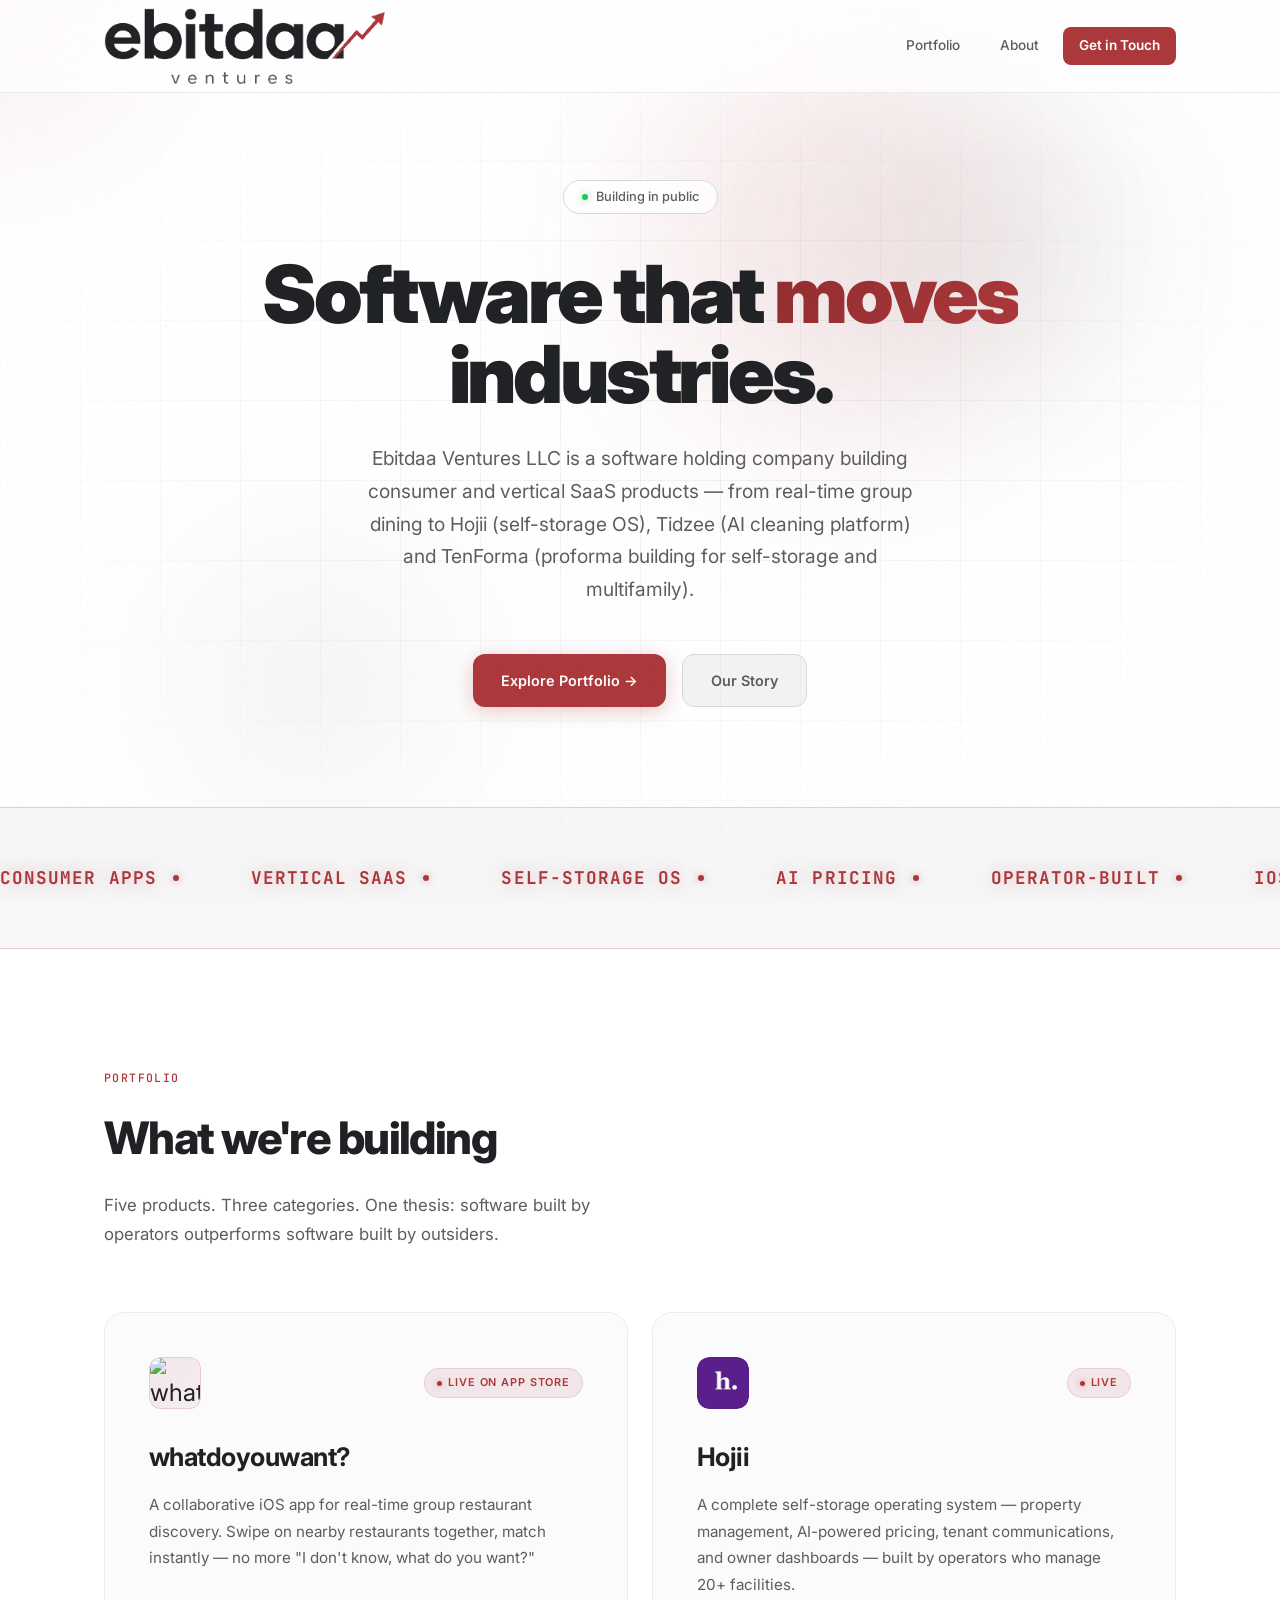
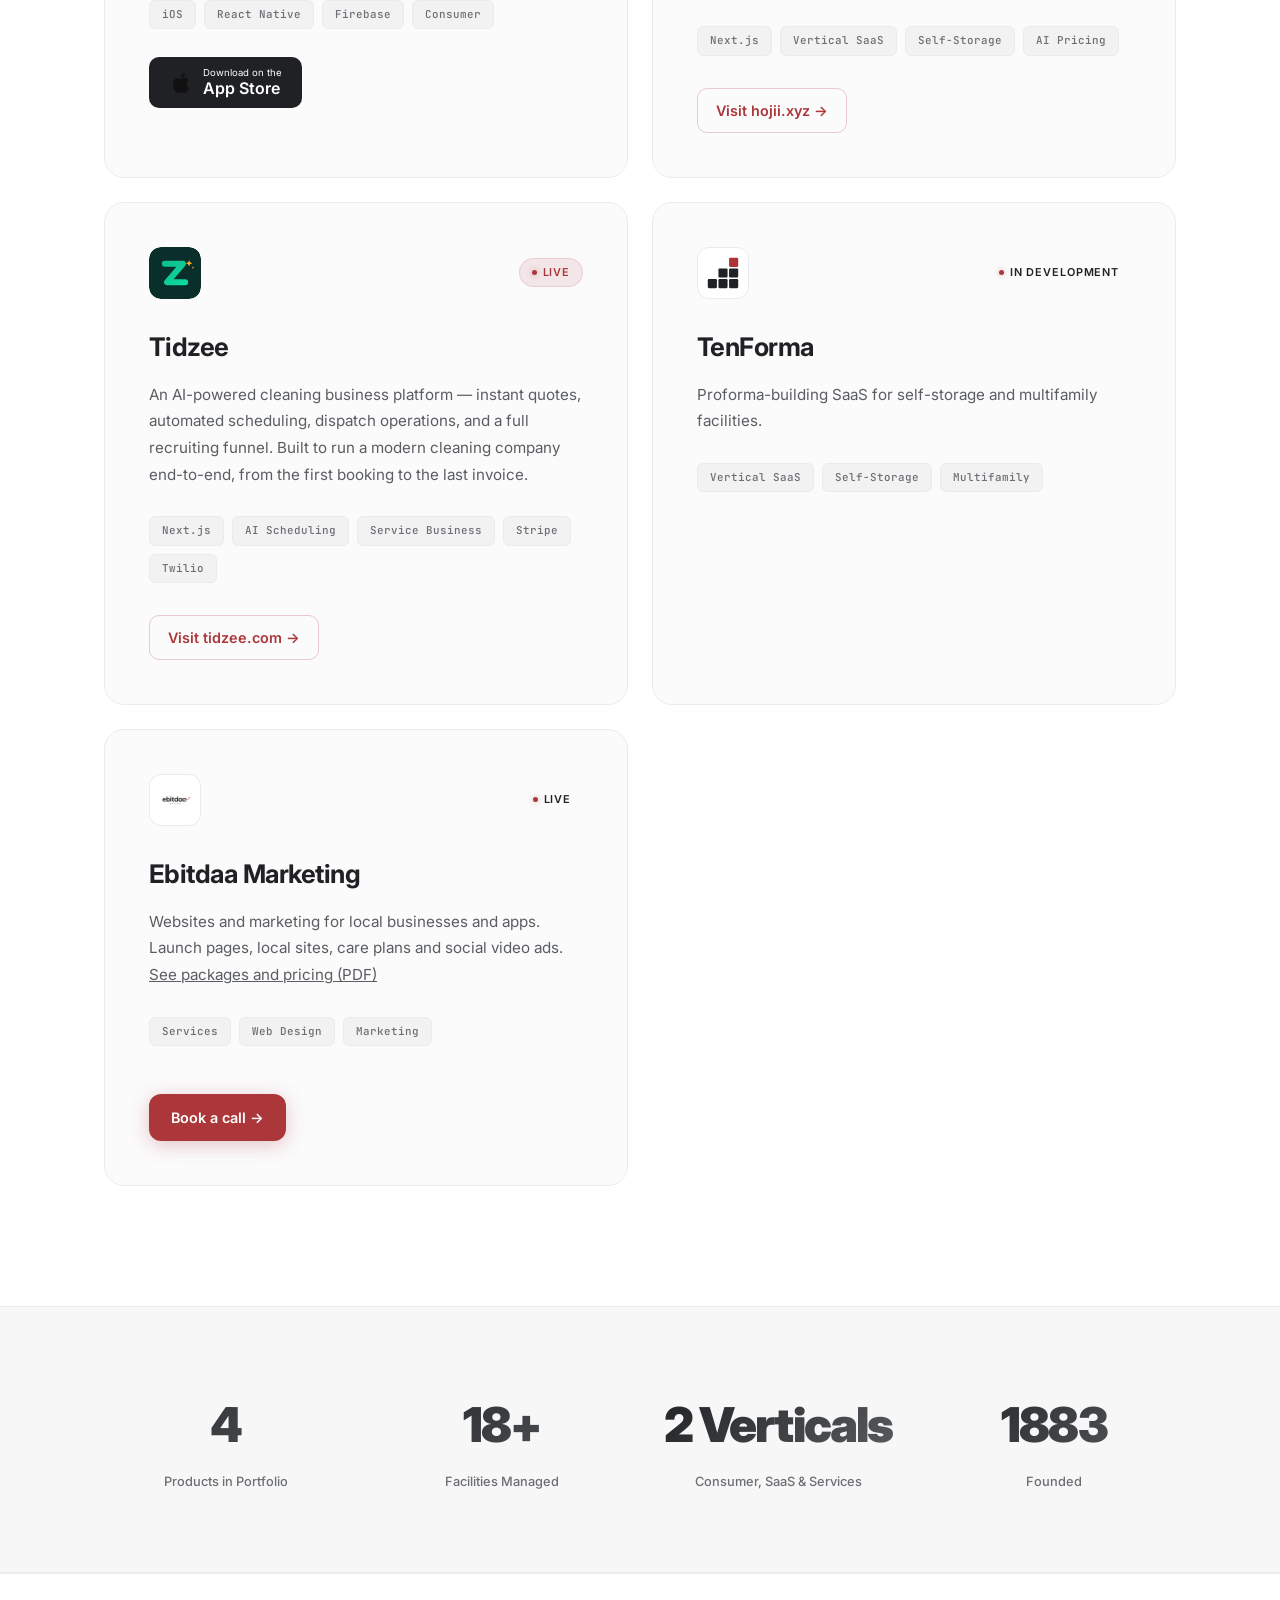
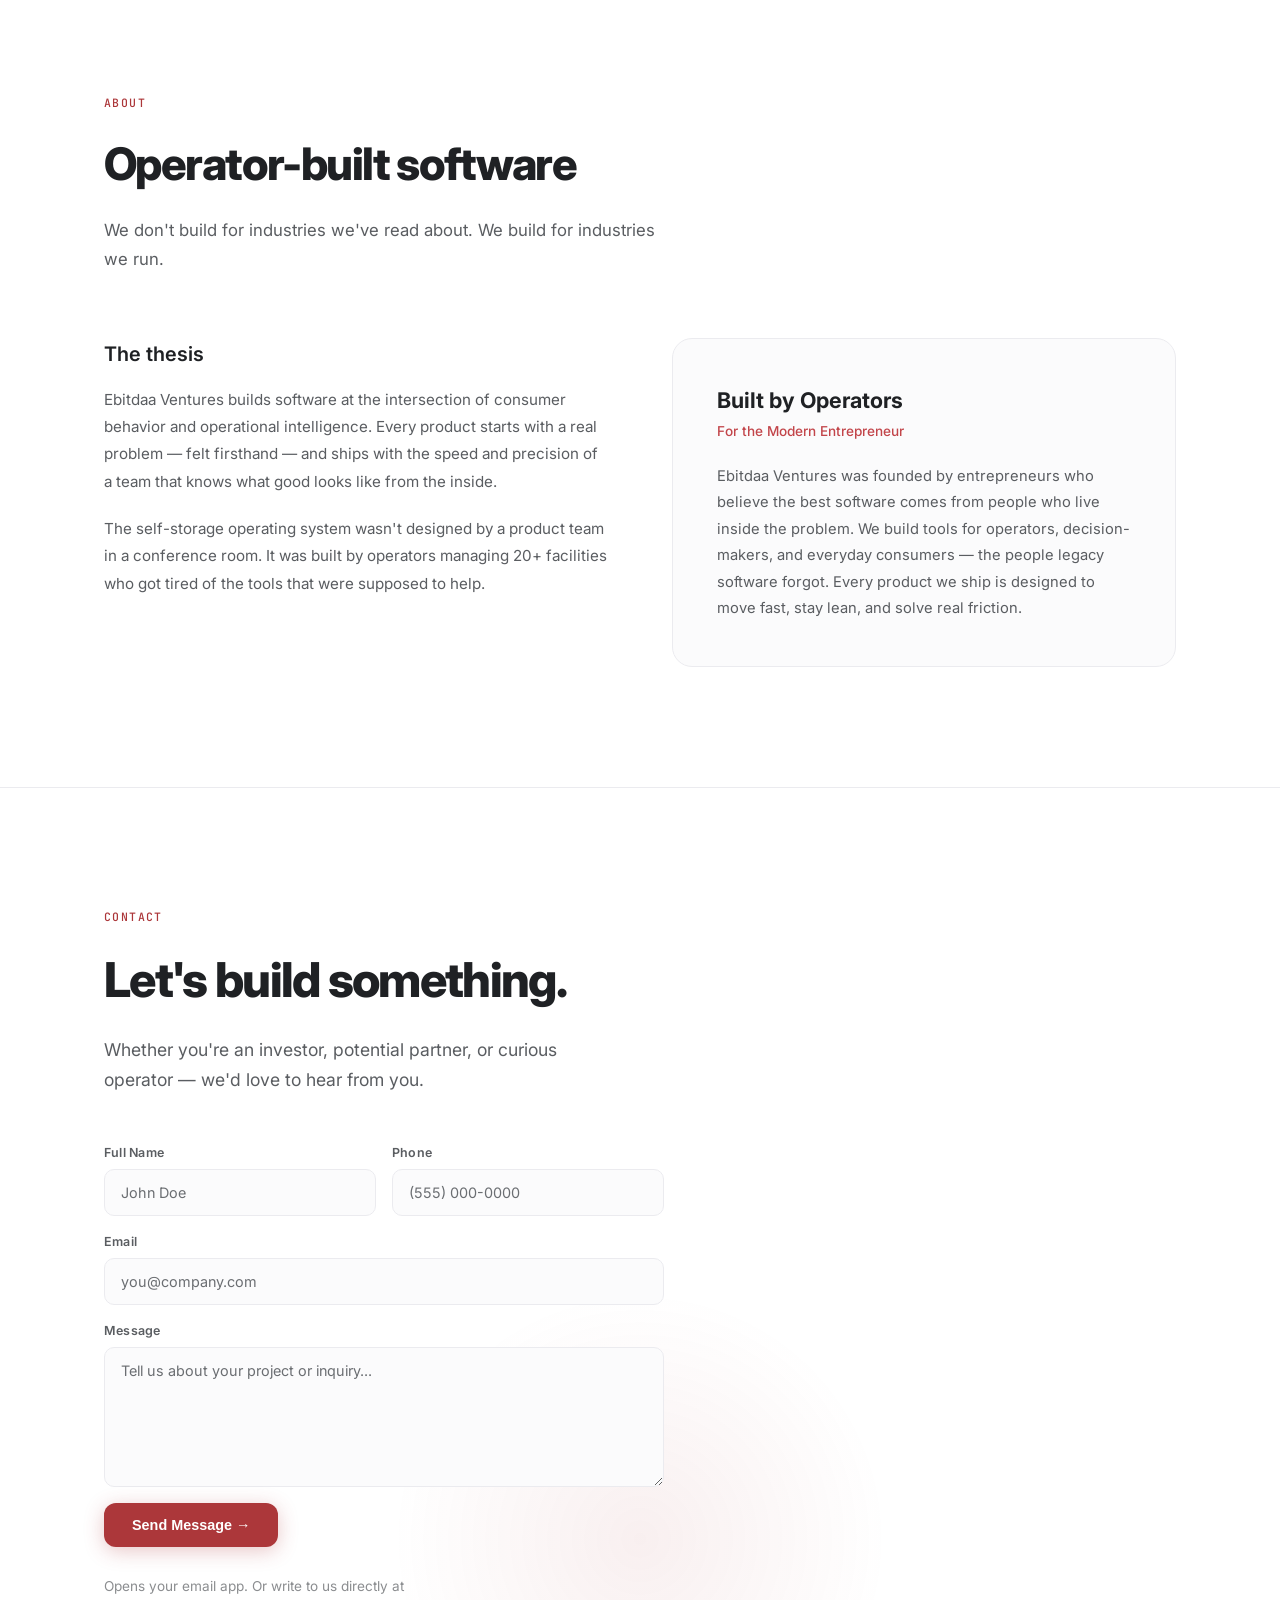
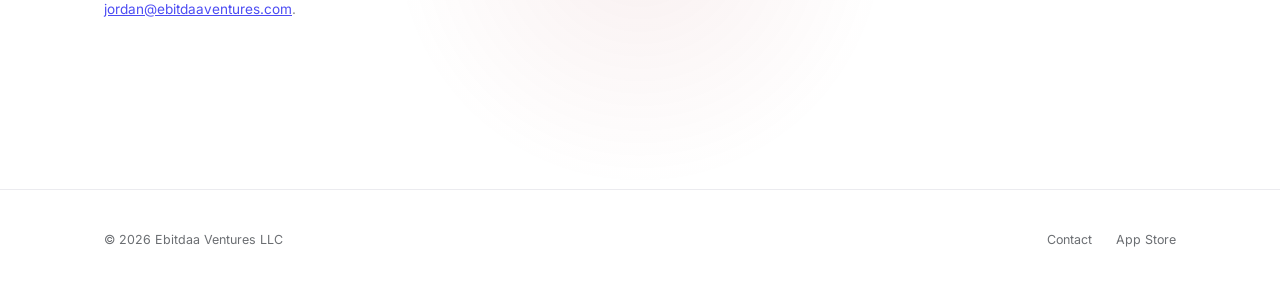
==== commit 9e587fad: "Ebitdaa Marketing card: link flyer instead of listing prices" ====
--- a/index.html
+++ b/index.html
@@ -1156,7 +1156,7 @@
             </div>
           </div>
           <h3>Ebitdaa Marketing</h3>
-          <p>Websites and marketing for local businesses and apps. Launch Page $299, Local Site $499, Care Plan $39/mo, social video ads as an add-on.</p>
+          <p>Websites and marketing for local businesses and apps. Launch pages, local sites, care plans and social video ads. <a href="assets/ebitdaa-marketing-offer.pdf" target="_blank" rel="noopener" style="color:inherit;text-decoration:underline">See packages and pricing (PDF)</a></p>
           <div class="card-tags">
             <span class="tag">Services</span>
             <span class="tag">Web Design</span>
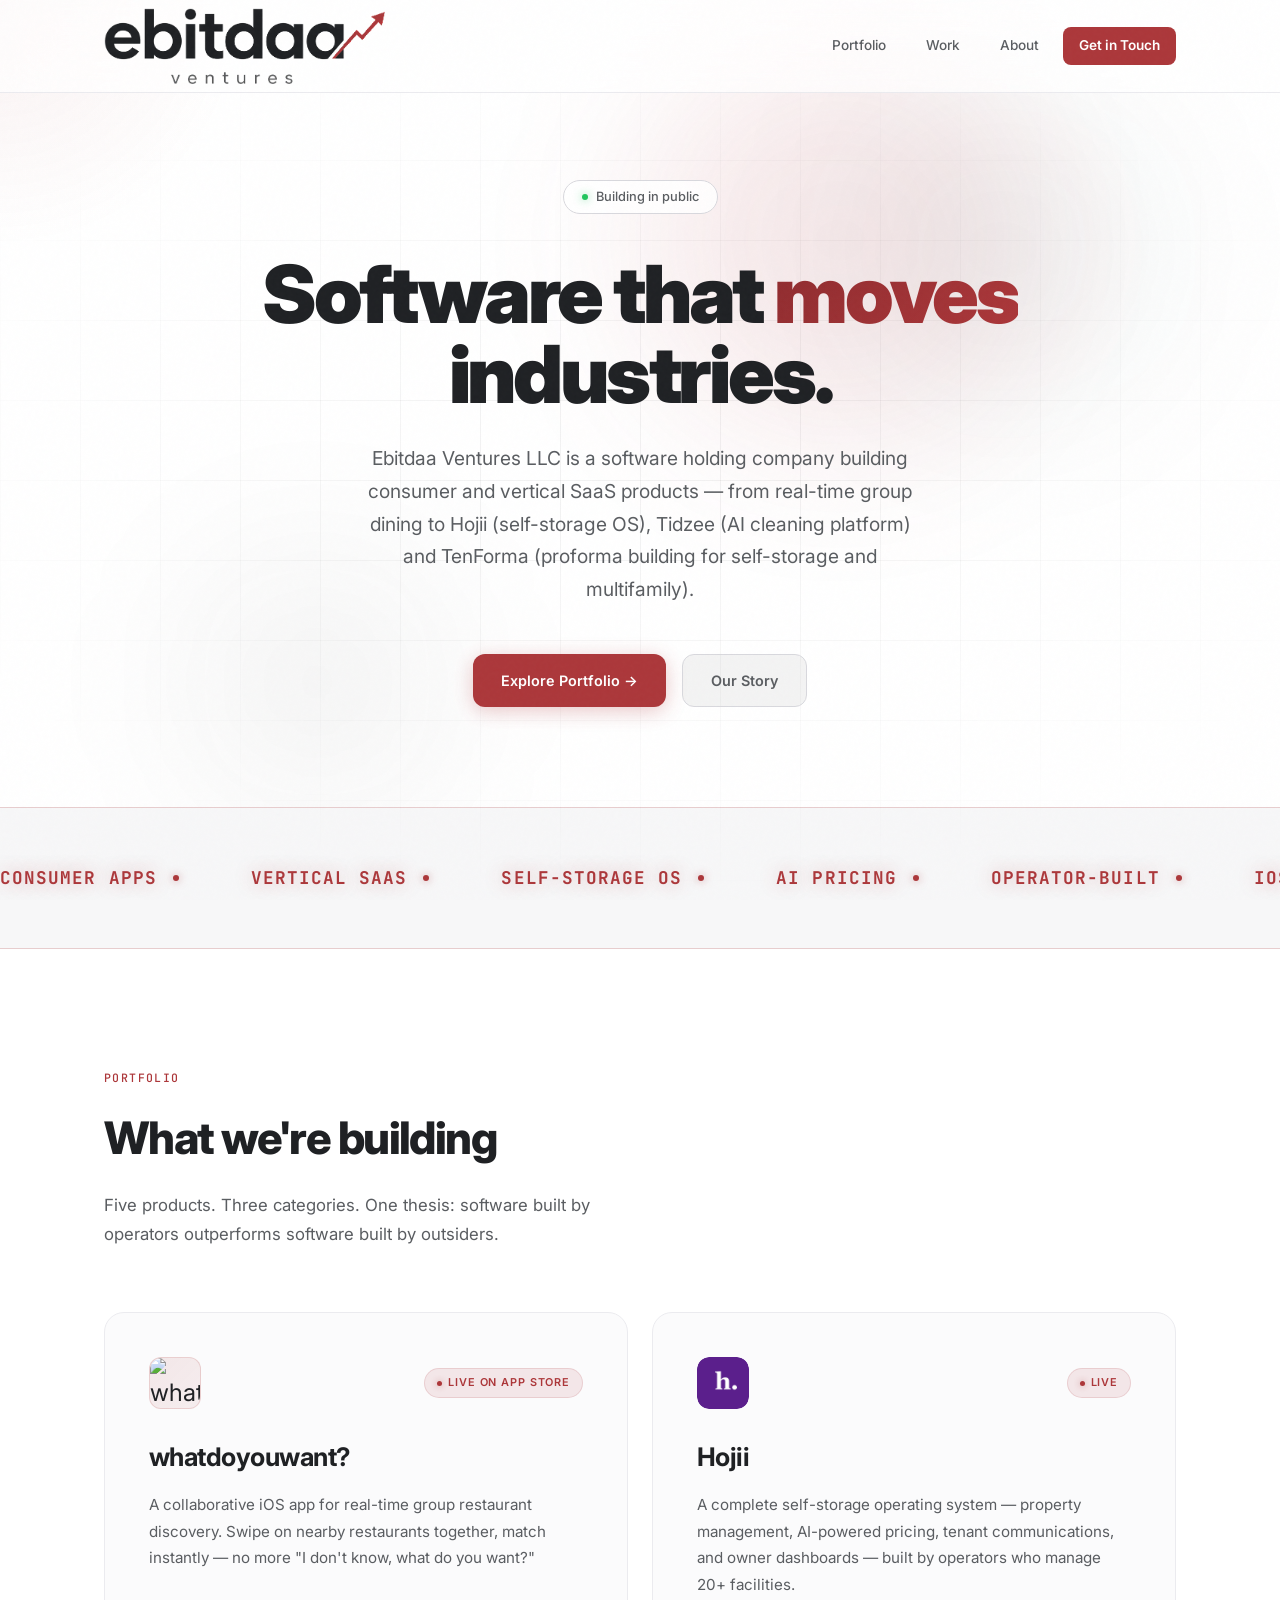
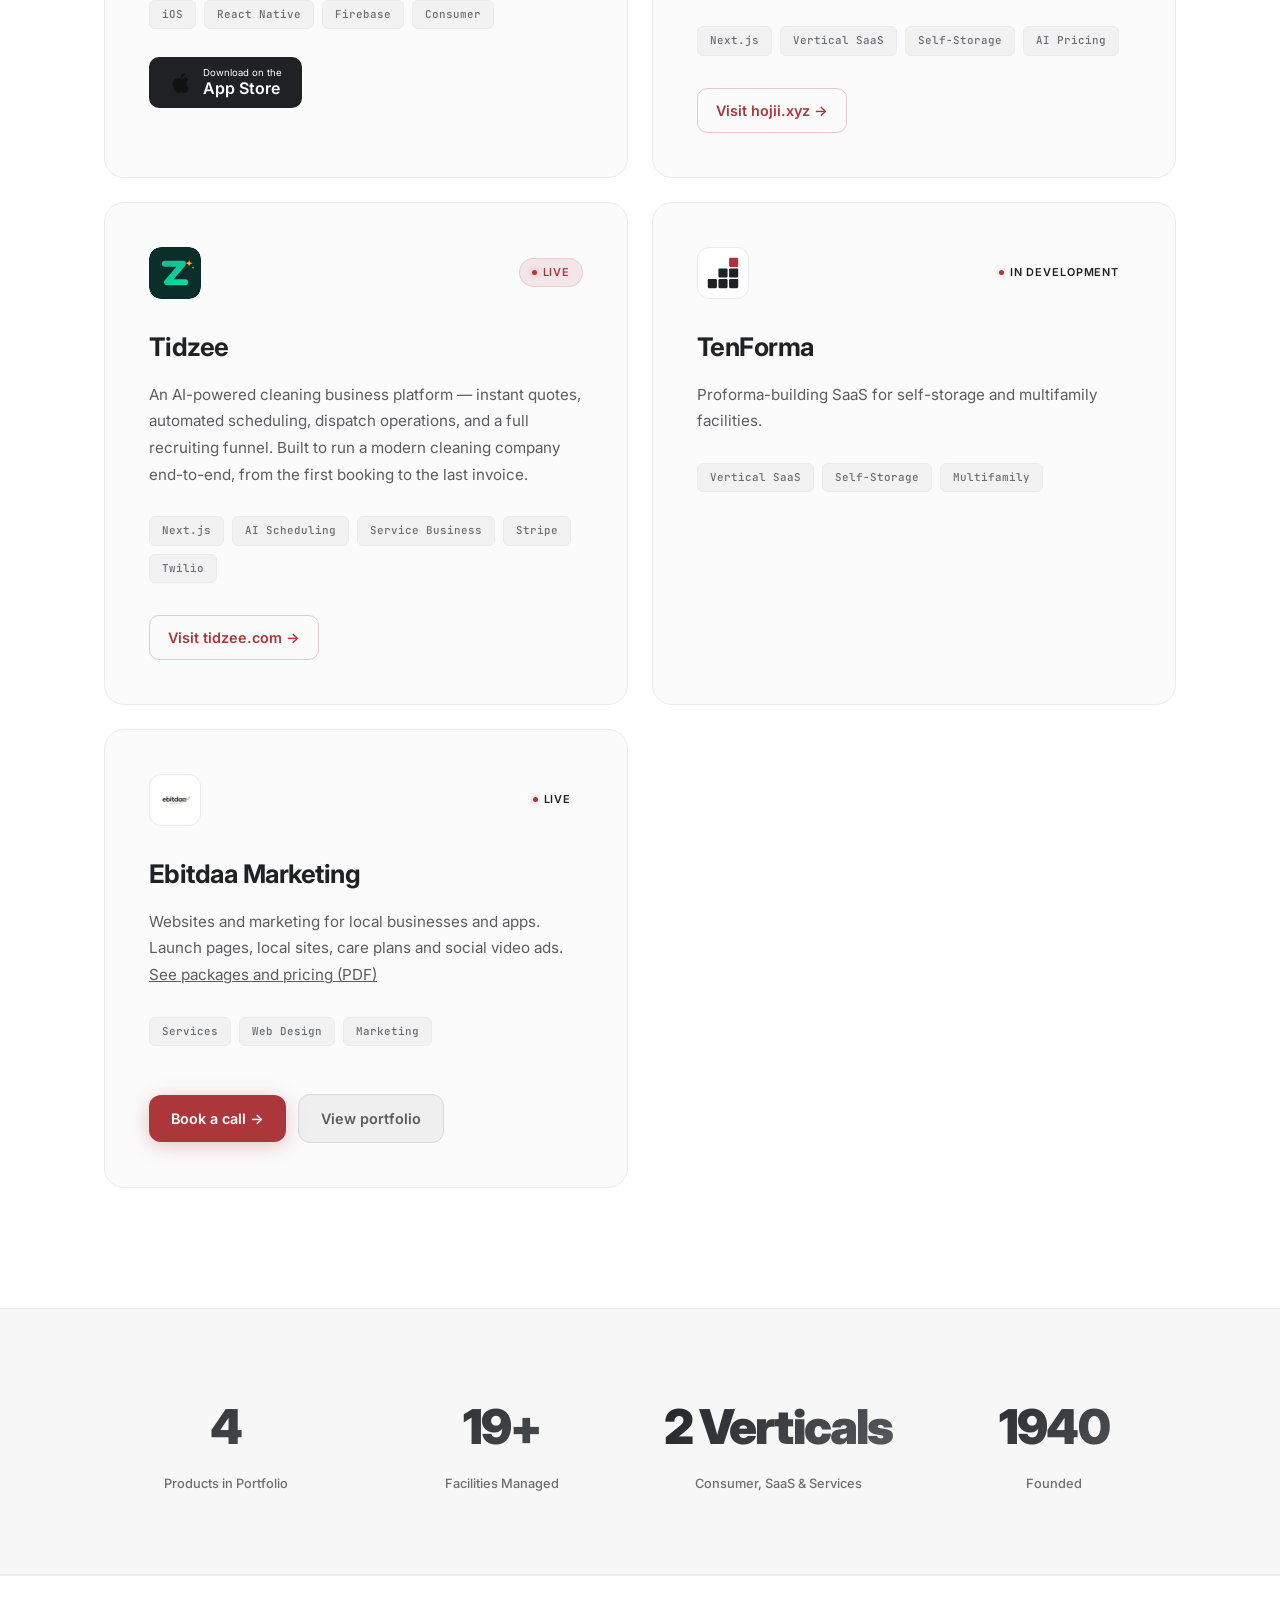
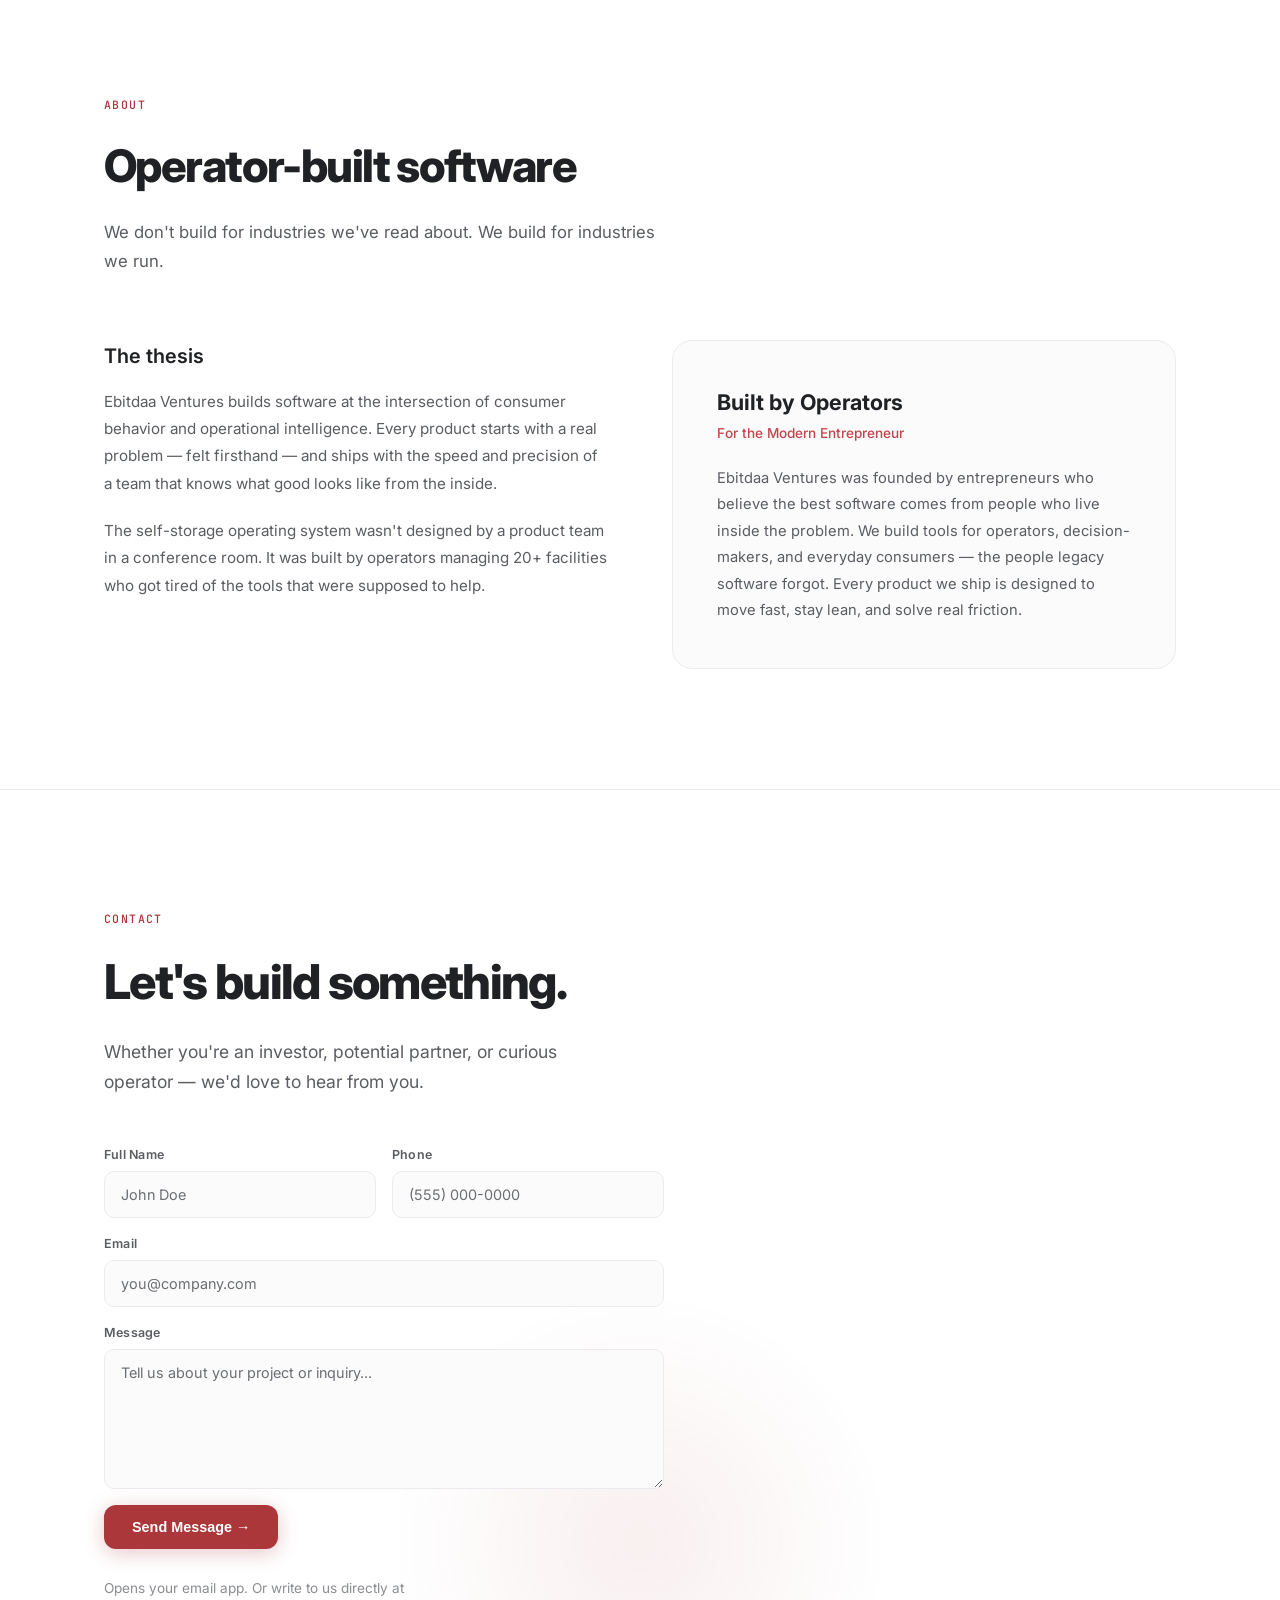
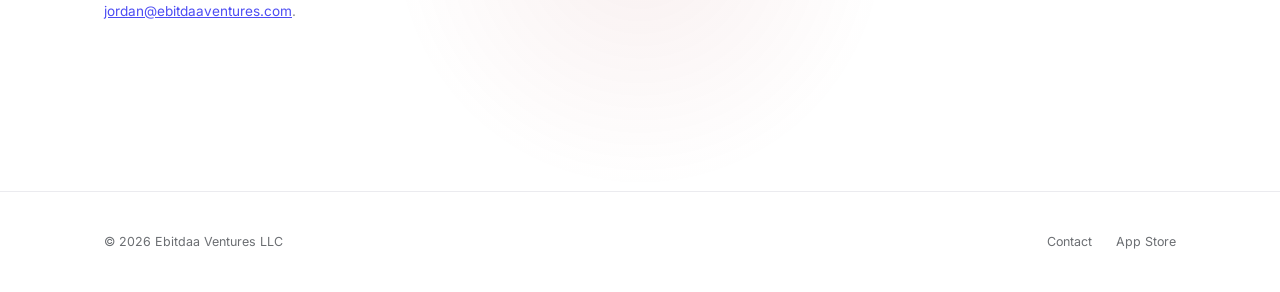
==== commit 30996c62: "Add Our Work portfolio page and View portfolio button" ====
--- a/index.html
+++ b/index.html
@@ -308,7 +308,7 @@
     }
 
     .card-cta {
-      margin-top: 20px;
+      margin-top: 20px; margin-right: 8px;
       padding: 12px 22px;
       position: relative;
       z-index: 1;
@@ -989,6 +989,7 @@
       <a href="#" class="logo" aria-label="Ebitdaa Ventures"><img src="logo.png" alt="Ebitdaa Ventures"></a>
       <div class="nav-links">
         <a href="#portfolio">Portfolio</a>
+        <a href="/work/">Work</a>
         <a href="#about">About</a>
         <a href="#contact" class="nav-cta">Get in Touch</a>
       </div>
@@ -1163,6 +1164,7 @@
             <span class="tag">Marketing</span>
           </div>
           <a href="https://cal.com/ebitdaa-marketing/ebitdaa-marketing-intro-call" target="_blank" rel="noopener" class="btn btn--primary card-cta">Book a call →</a>
+          <a href="/work/" class="btn btn--ghost card-cta">View portfolio</a>
         </div>
 
       </div>
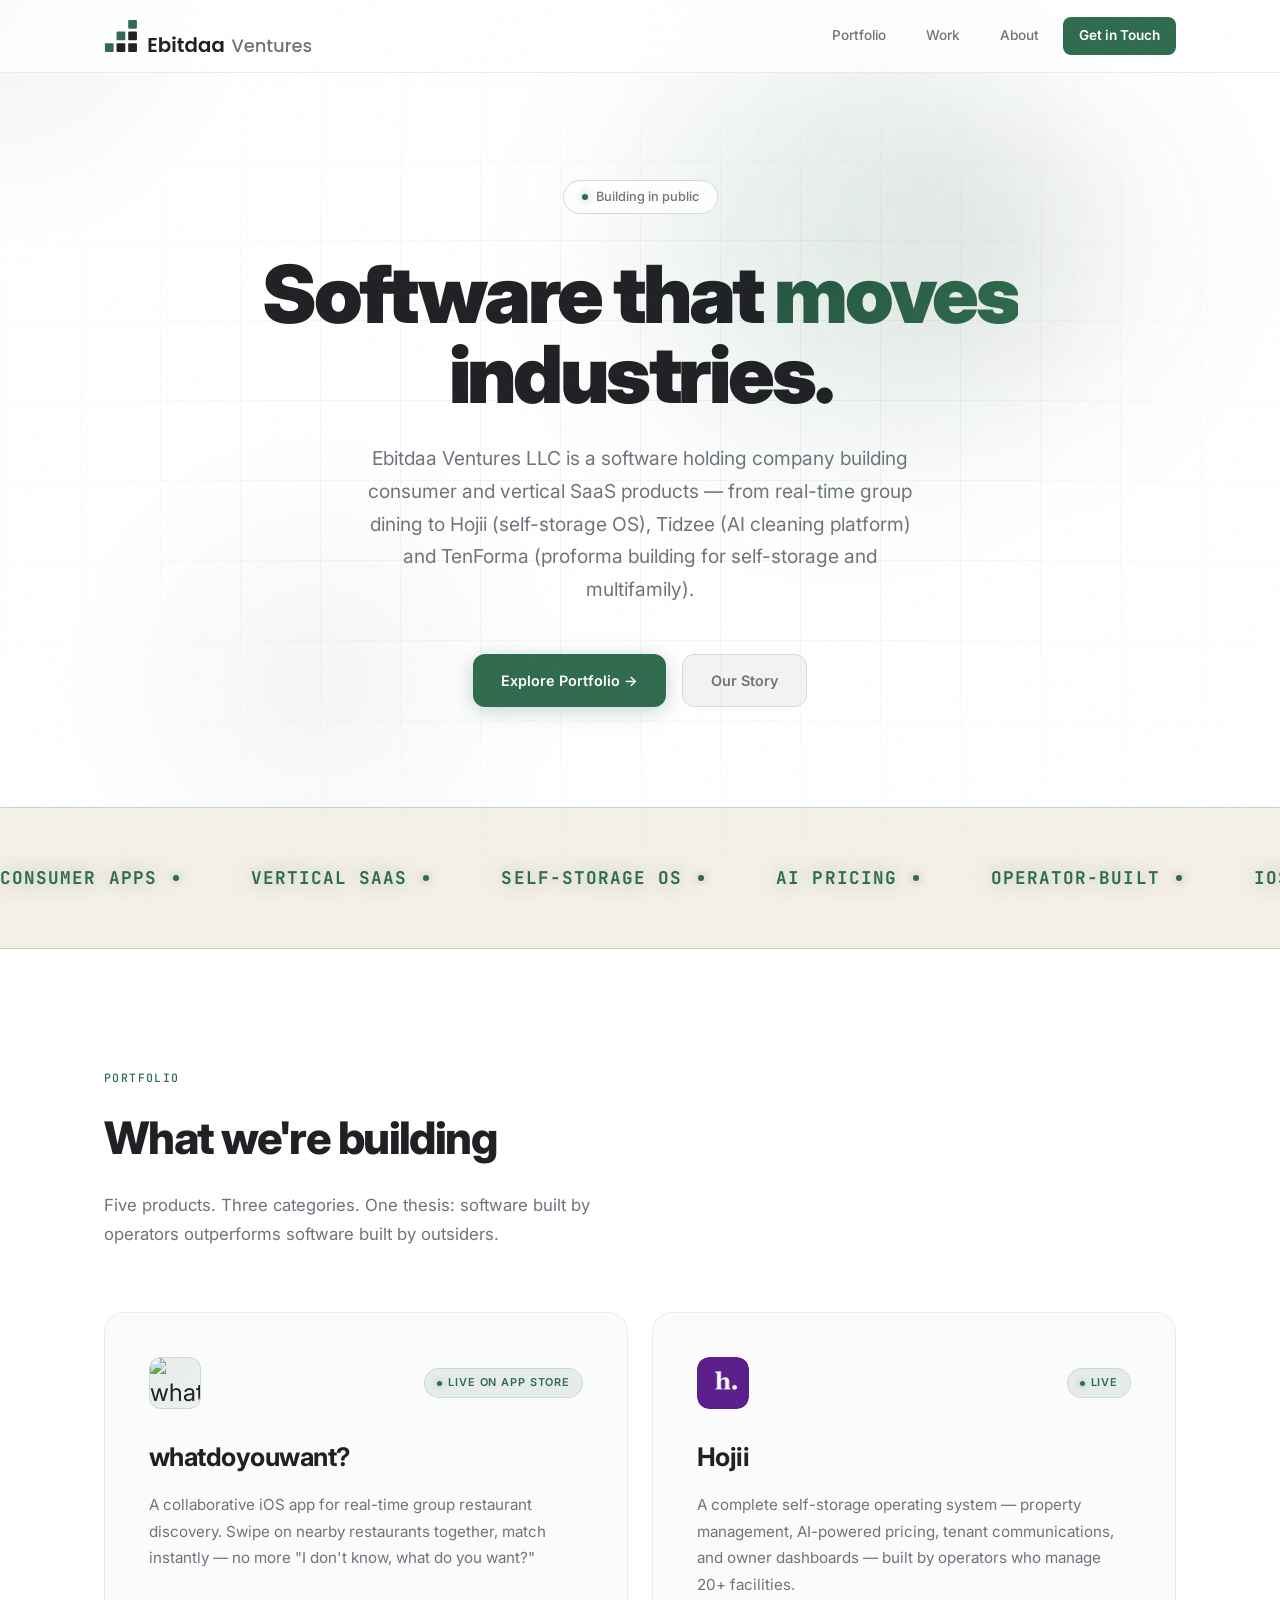
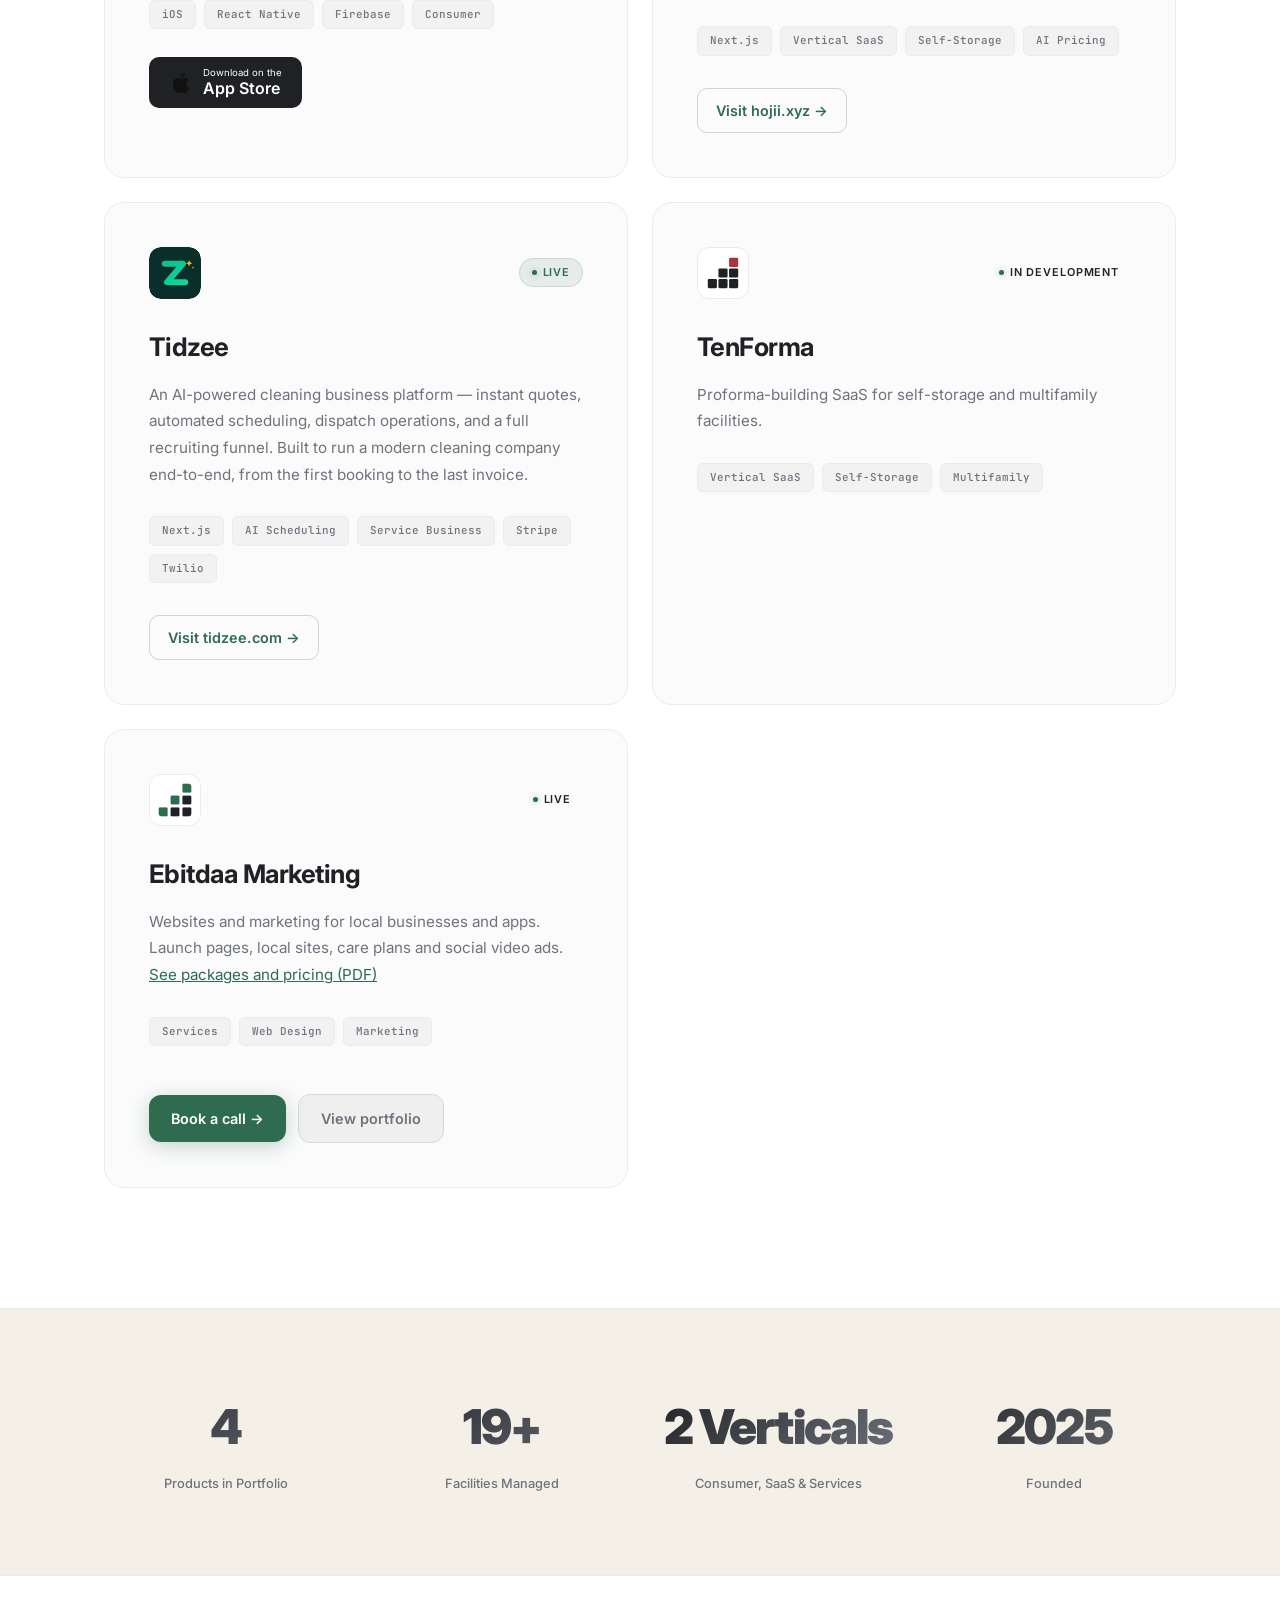
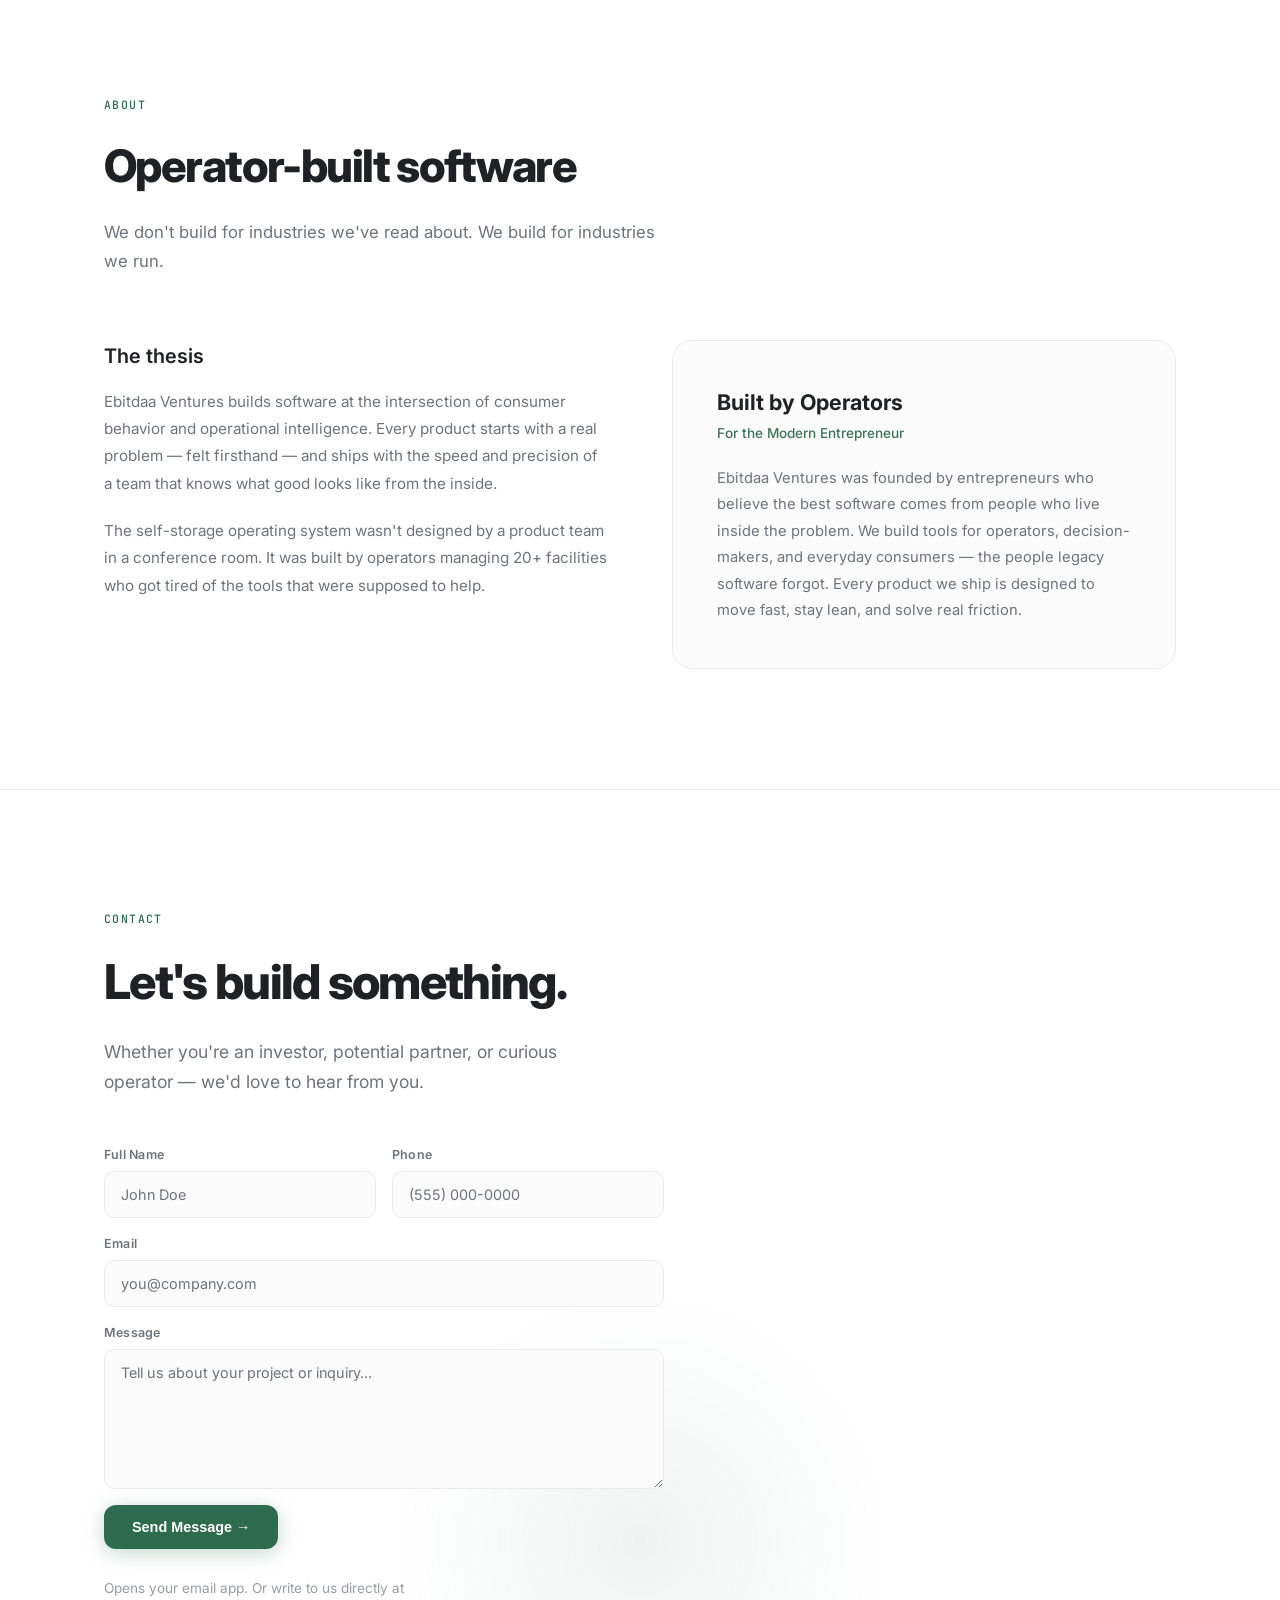
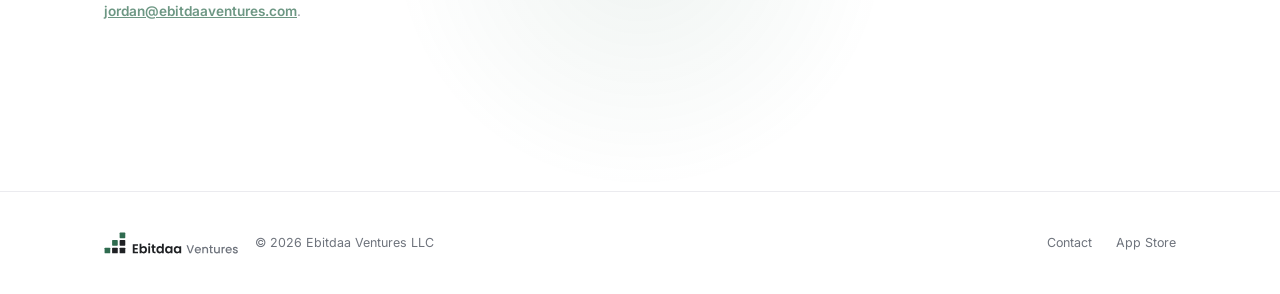
==== commit e6bbff47: "Rebrand the site to the Nov 11 Ebitdaa lockup and growth green Replace the red-arrow wordmark, favic" ====
--- a/index.html
+++ b/index.html
@@ -9,18 +9,18 @@
   <meta property="og:description" content="Building consumer and vertical SaaS products.">
   <meta property="og:type" content="website">
   <meta property="og:url" content="https://ebitdaaventures.com">
-  <link rel="icon" href="/favicon.ico" sizes="any">
-  <link rel="icon" type="image/png" sizes="32x32" href="/favicon-32.png">
-  <link rel="icon" type="image/png" sizes="16x16" href="/favicon-16.png">
-  <link rel="icon" type="image/png" sizes="192x192" href="/favicon-192.png">
-  <link rel="apple-touch-icon" sizes="180x180" href="/apple-touch-icon.png">
+  <link rel="icon" href="/favicon.ico?v=20261111" sizes="any">
+  <link rel="icon" type="image/png" sizes="32x32" href="/favicon-32.png?v=20261111">
+  <link rel="icon" type="image/png" sizes="16x16" href="/favicon-16.png?v=20261111">
+  <link rel="icon" type="image/png" sizes="192x192" href="/favicon-192.png?v=20261111">
+  <link rel="apple-touch-icon" sizes="180x180" href="/apple-touch-icon.png?v=20261111">
   <meta name="theme-color" content="#ffffff">
   <meta property="og:site_name" content="Ebitdaa Ventures">
-  <meta property="og:image" content="https://ebitdaaventures.com/og-image.png">
+  <meta property="og:image" content="https://ebitdaaventures.com/og-image.png?v=20261111">
   <meta property="og:image:width" content="1200">
   <meta property="og:image:height" content="630">
   <meta property="og:image:alt" content="Ebitdaa Ventures LLC — Software Holding Company">
-  <meta name="twitter:image" content="https://ebitdaaventures.com/og-image.png">
+  <meta name="twitter:image" content="https://ebitdaaventures.com/og-image.png?v=20261111">
   <meta name="twitter:card" content="summary_large_image">
   <link rel="preconnect" href="https://fonts.googleapis.com">
   <link rel="preconnect" href="https://fonts.gstatic.com" crossorigin>
@@ -30,27 +30,27 @@
 
     :root {
       --bg: #ffffff;
-      --bg-elevated: #f7f7f8;
+      --bg-elevated: #F4F0E7;
       --bg-card: #fbfbfc;
       --bg-card-hover: #f4f4f6;
       --border: #d8d8dd;
       --border-subtle: #ebebef;
       --text: #1f2124;
-      --text-muted: #5a5d61;
-      --text-dim: #6b6e72;
-      --accent: #ac373a;
-      --accent-light: #c2454a;
-      --accent-dark: #8e2b2e;
-      --accent-glow: rgba(172, 55, 58, 0.15);
-      --wdyw-primary: #ac373a;
-      --wdyw-secondary: #8e2b2e;
-      --wdyw-glow: rgba(172, 55, 58, 0.10);
-      --just-primary: #ac373a;
-      --just-secondary: #8e2b2e;
-      --just-glow: rgba(172, 55, 58, 0.10);
-      --tidz-primary: #ac373a;
-      --tidz-secondary: #8e2b2e;
-      --tidz-glow: rgba(172, 55, 58, 0.10);
+      --text-muted: #6E737C;
+      --text-dim: #6E737C;
+      --accent: #2F6B4F;
+      --accent-light: #3B745A;
+      --accent-dark: #24543E;
+      --accent-glow: rgba(47, 107, 79, 0.15);
+      --wdyw-primary: #2F6B4F;
+      --wdyw-secondary: #24543E;
+      --wdyw-glow: rgba(47, 107, 79, 0.10);
+      --just-primary: #2F6B4F;
+      --just-secondary: #24543E;
+      --just-glow: rgba(47, 107, 79, 0.10);
+      --tidz-primary: #2F6B4F;
+      --tidz-secondary: #24543E;
+      --tidz-glow: rgba(47, 107, 79, 0.10);
       --radius: 20px;
       --radius-sm: 12px;
     }
@@ -73,7 +73,7 @@
       width: 500px;
       height: 500px;
       border-radius: 50%;
-      background: radial-gradient(circle, rgba(172, 55, 58, 0.07) 0%, transparent 70%);
+      background: radial-gradient(circle, rgba(47, 107, 79, 0.07) 0%, transparent 70%);
       pointer-events: none;
       z-index: 0;
       transform: translate(-50%, -50%);
@@ -126,9 +126,12 @@
       display: flex;
       align-items: center;
       justify-content: space-between;
-      height: 64px;
+      height: 72px;
     }
     .logo {
+      display: flex;
+      align-items: center;
+      min-width: 0;
       font-size: 1.1rem;
       font-weight: 700;
       letter-spacing: -0.02em;
@@ -137,9 +140,10 @@
       transition: opacity 0.2s;
     }
     .logo:hover { opacity: 0.72; }
-    .logo img { height: 76px; width: auto; display: block; }
-    nav .container { height: 92px; }
-    @media (max-width: 480px) { .logo img { height: 56px; } nav .container { height: 76px; } html { scroll-padding-top: 76px; } }
+    .logo img { height: 34px; width: auto; max-width: min(240px, 62vw); display: block; }
+    .footer-brand { display: inline-flex; line-height: 0; flex: none; }
+    .footer-brand img { height: 22px; width: auto; display: block; }
+    @media (max-width: 720px) { .logo img { height: 30px; } }
     .nav-links { display: flex; gap: 8px; align-items: center; }
     .nav-links a {
       color: var(--text-muted);
@@ -190,7 +194,7 @@
     }
     .hero-orb--1 {
       width: 400px; height: 400px;
-      background: rgba(172, 55, 58, 0.10);
+      background: rgba(47, 107, 79, 0.10);
       top: 40px; left: 50%;
       transform: translateX(-70%);
     }
@@ -229,8 +233,8 @@
     .hero-badge .dot {
       width: 6px; height: 6px;
       border-radius: 50%;
-      background: #22c55e;
-      box-shadow: 0 0 8px rgba(34, 197, 94, 0.6);
+      background: var(--accent);
+      box-shadow: 0 0 8px rgba(47, 107, 79, 0.55);
       animation: pulse 2s ease-in-out infinite;
     }
     @keyframes pulse {
@@ -248,7 +252,7 @@
       margin-right: auto;
     }
     .hero h1 .gradient {
-      background: linear-gradient(135deg, #8e2b2e, #ac373a, #d4565a, #8e2b2e);
+      background: linear-gradient(135deg, #24543E, #2F6B4F, #4C8A6C, #24543E);
       background-size: 300% 300%;
       -webkit-background-clip: text;
       -webkit-text-fill-color: transparent;
@@ -289,12 +293,12 @@
     .btn--primary {
       background: var(--accent);
       color: white;
-      box-shadow: 0 4px 20px rgba(172, 55, 58, 0.28);
+      box-shadow: 0 4px 20px rgba(47, 107, 79, 0.28);
     }
     .btn--primary:hover {
       background: var(--accent-light);
       transform: translateY(-2px);
-      box-shadow: 0 8px 28px rgba(172, 55, 58, 0.36);
+      box-shadow: 0 8px 28px rgba(47, 107, 79, 0.36);
     }
     .btn--ghost {
       background: rgba(31,33,36,0.05);
@@ -317,8 +321,8 @@
     /* ── Marquee ── */
     .marquee-section {
       padding: 56px 0;
-      border-top: 1px solid rgba(172, 55, 58, 0.22);
-      border-bottom: 1px solid rgba(172, 55, 58, 0.22);
+      border-top: 1px solid rgba(47, 107, 79, 0.22);
+      border-bottom: 1px solid rgba(47, 107, 79, 0.22);
       background: var(--bg-elevated);
       overflow: hidden;
     }
@@ -338,7 +342,7 @@
       font-size: 1.1rem;
       font-weight: 700;
       color: var(--accent);
-      text-shadow: 0 0 18px rgba(172, 55, 58, 0.35);
+      text-shadow: 0 0 18px rgba(47, 107, 79, 0.35);
       white-space: nowrap;
       display: flex;
       align-items: center;
@@ -350,7 +354,7 @@
       width: 6px; height: 6px;
       border-radius: 50%;
       background: var(--accent);
-      box-shadow: 0 0 8px rgba(172, 55, 58, 0.55);
+      box-shadow: 0 0 8px rgba(47, 107, 79, 0.55);
     }
 
     /* ── Section ── */
@@ -419,21 +423,21 @@
     .card:hover::before { opacity: 1; }
 
     /* ── wdyw Card ── */
-    .card--wdyw .card-glow { background: rgba(172, 55, 58, 0.06); top: -50px; right: -50px; }
+    .card--wdyw .card-glow { background: rgba(47, 107, 79, 0.06); top: -50px; right: -50px; }
     .card--wdyw::before {
       background: linear-gradient(90deg, transparent, var(--wdyw-primary), var(--wdyw-secondary), transparent);
     }
     .card--wdyw:hover {
-      box-shadow: 0 12px 48px var(--wdyw-glow), 0 0 0 1px rgba(172, 55, 58, 0.09);
+      box-shadow: 0 12px 48px var(--wdyw-glow), 0 0 0 1px rgba(47, 107, 79, 0.09);
     }
 
     /* ── JustDashboard Card ── */
-    .card--just .card-glow { background: rgba(172, 55, 58, 0.06); top: -50px; right: -50px; }
+    .card--just .card-glow { background: rgba(47, 107, 79, 0.06); top: -50px; right: -50px; }
     .card--just::before {
       background: linear-gradient(90deg, transparent, var(--just-primary), var(--just-secondary), transparent);
     }
     .card--just:hover {
-      box-shadow: 0 12px 48px var(--just-glow), 0 0 0 1px rgba(172, 55, 58, 0.09);
+      box-shadow: 0 12px 48px var(--just-glow), 0 0 0 1px rgba(47, 107, 79, 0.09);
     }
 
     .card-header {
@@ -457,12 +461,12 @@
       border-radius: inherit;
     }
     .card--wdyw .card-icon {
-      background: linear-gradient(135deg, var(--wdyw-glow), rgba(172, 55, 58, 0.07));
-      border: 1px solid rgba(172, 55, 58, 0.16);
+      background: linear-gradient(135deg, var(--wdyw-glow), rgba(47, 107, 79, 0.07));
+      border: 1px solid rgba(47, 107, 79, 0.16);
     }
     .card--just .card-icon {
-      background: linear-gradient(135deg, var(--just-glow), rgba(172, 55, 58, 0.07));
-      border: 1px solid rgba(172, 55, 58, 0.16);
+      background: linear-gradient(135deg, var(--just-glow), rgba(47, 107, 79, 0.07));
+      border: 1px solid rgba(47, 107, 79, 0.16);
     }
     .card-status {
       display: inline-flex;
@@ -478,20 +482,20 @@
     .card--wdyw .card-status {
       color: var(--wdyw-primary);
       background: var(--wdyw-glow);
-      border: 1px solid rgba(172, 55, 58, 0.14);
+      border: 1px solid rgba(47, 107, 79, 0.14);
     }
     .card--just .card-status {
       color: var(--just-primary);
       background: var(--just-glow);
-      border: 1px solid rgba(172, 55, 58, 0.14);
+      border: 1px solid rgba(47, 107, 79, 0.14);
     }
     .status-dot {
       width: 5px; height: 5px;
       border-radius: 50%;
       display: inline-block;
     }
-    .card--wdyw .status-dot { background: var(--wdyw-primary); box-shadow: 0 0 6px rgba(172, 55, 58, 0.45); }
-    .card--just .status-dot { background: var(--just-primary); box-shadow: 0 0 6px rgba(172, 55, 58, 0.45); animation: pulse 2s ease-in-out infinite; }
+    .card--wdyw .status-dot { background: var(--wdyw-primary); box-shadow: 0 0 6px rgba(47, 107, 79, 0.45); }
+    .card--just .status-dot { background: var(--just-primary); box-shadow: 0 0 6px rgba(47, 107, 79, 0.45); animation: pulse 2s ease-in-out infinite; }
     .card h3 {
       font-size: 1.6rem;
       font-weight: 700;
@@ -539,12 +543,12 @@
     .card--wdyw .card-action {
       color: white;
       background: var(--wdyw-primary);
-      box-shadow: 0 4px 16px rgba(172, 55, 58, 0.25);
+      box-shadow: 0 4px 16px rgba(47, 107, 79, 0.25);
     }
     .card--wdyw .card-action:hover {
       background: var(--accent-dark);
       transform: translateY(-1px);
-      box-shadow: 0 6px 24px rgba(172, 55, 58, 0.33);
+      box-shadow: 0 6px 24px rgba(47, 107, 79, 0.33);
     }
     .card--wdyw .card-action svg { transition: transform 0.2s; }
     .card--wdyw .card-action:hover svg { transform: translateX(3px); }
@@ -577,23 +581,23 @@
     .app-store-badge .badge-main { font-size: 1rem; font-weight: 600; display: block; }
 
     /* ── Tidzee Card ── */
-    .card--tidz .card-glow { background: rgba(172, 55, 58, 0.06); top: -50px; right: -50px; }
+    .card--tidz .card-glow { background: rgba(47, 107, 79, 0.06); top: -50px; right: -50px; }
     .card--tidz::before {
       background: linear-gradient(90deg, transparent, var(--tidz-primary), var(--tidz-secondary), transparent);
     }
     .card--tidz:hover {
-      box-shadow: 0 12px 48px var(--tidz-glow), 0 0 0 1px rgba(172, 55, 58, 0.09);
+      box-shadow: 0 12px 48px var(--tidz-glow), 0 0 0 1px rgba(47, 107, 79, 0.09);
     }
     .card--tidz .card-icon {
-      background: linear-gradient(135deg, var(--tidz-glow), rgba(172, 55, 58, 0.07));
-      border: 1px solid rgba(172, 55, 58, 0.16);
+      background: linear-gradient(135deg, var(--tidz-glow), rgba(47, 107, 79, 0.07));
+      border: 1px solid rgba(47, 107, 79, 0.16);
     }
     .card--tidz .card-status {
       color: var(--tidz-primary);
       background: var(--tidz-glow);
-      border: 1px solid rgba(172, 55, 58, 0.14);
-    }
-    .card--tidz .status-dot { background: var(--tidz-primary); box-shadow: 0 0 6px rgba(172, 55, 58, 0.45); animation: pulse 2s ease-in-out infinite; }
+      border: 1px solid rgba(47, 107, 79, 0.14);
+    }
+    .card--tidz .status-dot { background: var(--tidz-primary); box-shadow: 0 0 6px rgba(47, 107, 79, 0.45); animation: pulse 2s ease-in-out infinite; }
     .card--tidz.card-wide {
       grid-column: 1 / -1;
       display: grid;
@@ -606,23 +610,27 @@
     }
     .card--tenf .card-icon { background: #fff; border: 1px solid var(--border-subtle); padding: 6px; }
     .card--tenf .card-icon img { object-fit: contain; }
-    .card--tenf .card-glow { background: rgba(172, 55, 58, 0.06); top: -50px; right: -50px; }
+    .card--tenf .card-glow { background: rgba(47, 107, 79, 0.06); top: -50px; right: -50px; }
     .card--tidz .card-icon, .card--just .card-icon { background: none; border: none; }
     .card-icon--text { background: var(--text, #1F2124); color: #fff; font-weight: 900; font-size: 1.1rem; letter-spacing: -0.03em; }
     .card--mktg .card-icon { background: #fff; border: 1px solid var(--border-subtle); padding: 6px; }
     .card--mktg .card-icon img { object-fit: contain; }
-    .card--mktg .card-glow { background: rgba(172, 55, 58, 0.06); top: -50px; right: -50px; }
-    .card--mktg .status-dot { background: #AC373A; box-shadow: 0 0 6px rgba(172, 55, 58, 0.45); animation: pulse 2s ease-in-out infinite; }
-    .card--tenf .status-dot { background: #AC373A; box-shadow: 0 0 6px rgba(172, 55, 58, 0.45); animation: pulse 2s ease-in-out infinite; }
-    .card-link { display: inline-flex; align-items: center; margin-top: 4px; padding: 10px 18px; border-radius: 10px; border: 1px solid rgba(172, 55, 58, 0.25); color: #AC373A; font-weight: 600; font-size: 0.9rem; text-decoration: none; transition: background 0.2s; }
-    .card-link:hover { background: rgba(172, 55, 58, 0.06); }
+    .card--mktg .card-glow { background: rgba(47, 107, 79, 0.06); top: -50px; right: -50px; }
+    .card--mktg .status-dot { background: #2F6B4F; box-shadow: 0 0 6px rgba(47, 107, 79, 0.45); animation: pulse 2s ease-in-out infinite; }
+    .card--tenf .status-dot { background: #2F6B4F; box-shadow: 0 0 6px rgba(47, 107, 79, 0.45); animation: pulse 2s ease-in-out infinite; }
+    .card-link { display: inline-flex; align-items: center; margin-top: 4px; padding: 10px 18px; border-radius: 10px; border: 1px solid rgba(47, 107, 79, 0.25); color: #2F6B4F; font-weight: 600; font-size: 0.9rem; text-decoration: none; transition: background 0.2s; }
+    .card-link:hover { background: rgba(47, 107, 79, 0.06); }
+    .card p a { color: var(--accent); }
+    .card p a:hover { color: var(--accent-dark); }
+    .form-note a { color: var(--accent); font-weight: 600; }
+    .form-note a:hover { color: var(--accent-dark); }
     .card--tidz .notify-input:focus { border-color: var(--tidz-primary); }
     .card--tidz .notify-btn {
-      background: rgba(172, 55, 58, 0.14);
-      border: 1px solid rgba(172, 55, 58, 0.22);
+      background: rgba(47, 107, 79, 0.14);
+      border: 1px solid rgba(47, 107, 79, 0.22);
       color: var(--tidz-primary);
     }
-    .card--tidz .notify-btn:hover { background: rgba(172, 55, 58, 0.22); }
+    .card--tidz .notify-btn:hover { background: rgba(47, 107, 79, 0.22); }
 
     /* ── Coming soon notify ── */
     .notify-form {
@@ -645,8 +653,8 @@
     .notify-input::placeholder { color: var(--text-dim); }
     .notify-input:focus { border-color: var(--just-primary); }
     .notify-btn {
-      background: rgba(172, 55, 58, 0.14);
-      border: 1px solid rgba(172, 55, 58, 0.22);
+      background: rgba(47, 107, 79, 0.14);
+      border: 1px solid rgba(47, 107, 79, 0.22);
       border-radius: 8px;
       padding: 10px 16px;
       font-size: 0.82rem;
@@ -657,7 +665,7 @@
       transition: all 0.2s;
     }
     .notify-btn:hover {
-      background: rgba(172, 55, 58, 0.22);
+      background: rgba(47, 107, 79, 0.22);
     }
 
     /* ── About ── */
@@ -756,6 +764,7 @@
     .cta-section {
       padding: 120px 0;
       position: relative;
+      overflow: hidden;
     }
     .cta-section::before {
       content: '';
@@ -763,7 +772,7 @@
       bottom: 0; left: 50%;
       transform: translateX(-50%);
       width: 500px; height: 500px;
-      background: radial-gradient(circle, rgba(172, 55, 58, 0.08) 0%, transparent 70%);
+      background: radial-gradient(circle, rgba(47, 107, 79, 0.08) 0%, transparent 70%);
       pointer-events: none;
     }
     .cta-section h2 {
@@ -917,6 +926,9 @@
       justify-content: space-between;
     }
     .footer-left {
+      display: flex;
+      align-items: center;
+      gap: 16px;
       font-size: 0.78rem;
       color: var(--text-dim);
     }
@@ -930,7 +942,7 @@
       text-decoration: none;
       transition: color 0.2s;
     }
-    .footer-right a:hover { color: var(--text-muted); }
+    .footer-right a:hover { color: var(--accent); }
 
     /* ── Divider ── */
     .divider {
@@ -969,14 +981,18 @@
       .hero h1 { font-size: 2.4rem; }
       .hero p { font-size: 1rem; }
       .ticker-grid { grid-template-columns: repeat(2, 1fr); }
+      .logo img { height: 28px; }
+      nav .container { height: 64px; }
+      html { scroll-padding-top: 64px; }
       .footer-inner { flex-direction: column; gap: 16px; text-align: center; }
+      .footer-left { flex-direction: column; gap: 8px; }
       .footer-right { justify-content: center; }
       .notify-form { flex-direction: column; }
       .notify-input { width: 100%; }
     }
   </style>
 <link rel="canonical" href="https://ebitdaaventures.com/">
-<script type="application/ld+json">{"@context":"https://schema.org","@type":"Organization","name":"Ebitdaa Ventures LLC","url":"https://ebitdaaventures.com/","logo":"https://ebitdaaventures.com/logo.png"}</script>
+<script type="application/ld+json">{"@context":"https://schema.org","@type":"Organization","name":"Ebitdaa Ventures LLC","url":"https://ebitdaaventures.com/","logo":"https://ebitdaaventures.com/brand/ebitdaa_lockup.png"}</script>
 </head>
 <body>
 
@@ -986,7 +1002,7 @@
   <!-- Nav -->
   <nav id="navbar">
     <div class="container">
-      <a href="#" class="logo" aria-label="Ebitdaa Ventures"><img src="logo.png" alt="Ebitdaa Ventures"></a>
+      <a href="#" class="logo" aria-label="Ebitdaa Ventures"><img src="brand/ebitdaa_lockup.svg?v=20261111" alt="Ebitdaa Ventures"></a>
       <div class="nav-links">
         <a href="#portfolio">Portfolio</a>
         <a href="/work/">Work</a>
@@ -1150,14 +1166,14 @@
         <div class="card card--mktg reveal" id="cardMktg">
           <div class="card-glow"></div>
           <div class="card-header">
-            <div class="card-icon"><img src="assets/ebitdaa-marketing-icon.png" alt="Ebitdaa Marketing logo"></div>
+            <div class="card-icon"><img src="assets/ebitdaa-marketing-icon.png?v=20261111" alt="Ebitdaa Marketing logo"></div>
             <div class="card-status">
               <span class="status-dot"></span>
               Live
             </div>
           </div>
           <h3>Ebitdaa Marketing</h3>
-          <p>Websites and marketing for local businesses and apps. Launch pages, local sites, care plans and social video ads. <a href="assets/ebitdaa-marketing-offer.pdf" target="_blank" rel="noopener" style="color:inherit;text-decoration:underline">See packages and pricing (PDF)</a></p>
+          <p>Websites and marketing for local businesses and apps. Launch pages, local sites, care plans and social video ads. <a href="assets/ebitdaa-marketing-offer.pdf" target="_blank" rel="noopener" style="text-decoration:underline">See packages and pricing (PDF)</a></p>
           <div class="card-tags">
             <span class="tag">Services</span>
             <span class="tag">Web Design</span>
@@ -1269,7 +1285,8 @@
     <div class="container">
       <div class="footer-inner">
         <div class="footer-left">
-          &copy; 2026 Ebitdaa Ventures LLC
+          <a href="#" class="footer-brand" aria-label="Ebitdaa Ventures"><img src="brand/ebitdaa_lockup.svg?v=20261111" alt=""></a>
+          <span>&copy; 2026 Ebitdaa Ventures LLC</span>
         </div>
         <div class="footer-right">
           <a href="#contact">Contact</a>
@@ -1398,7 +1415,7 @@
         const isHidden = getComputedStyle(navLinks).display === 'none';
         navLinks.style.display = isHidden ? 'flex' : 'none';
         navLinks.style.position = 'absolute';
-        navLinks.style.top = '64px';
+        navLinks.style.top = document.getElementById('navbar').offsetHeight + 'px';
         navLinks.style.left = '0';
         navLinks.style.right = '0';
         navLinks.style.flexDirection = 'column';
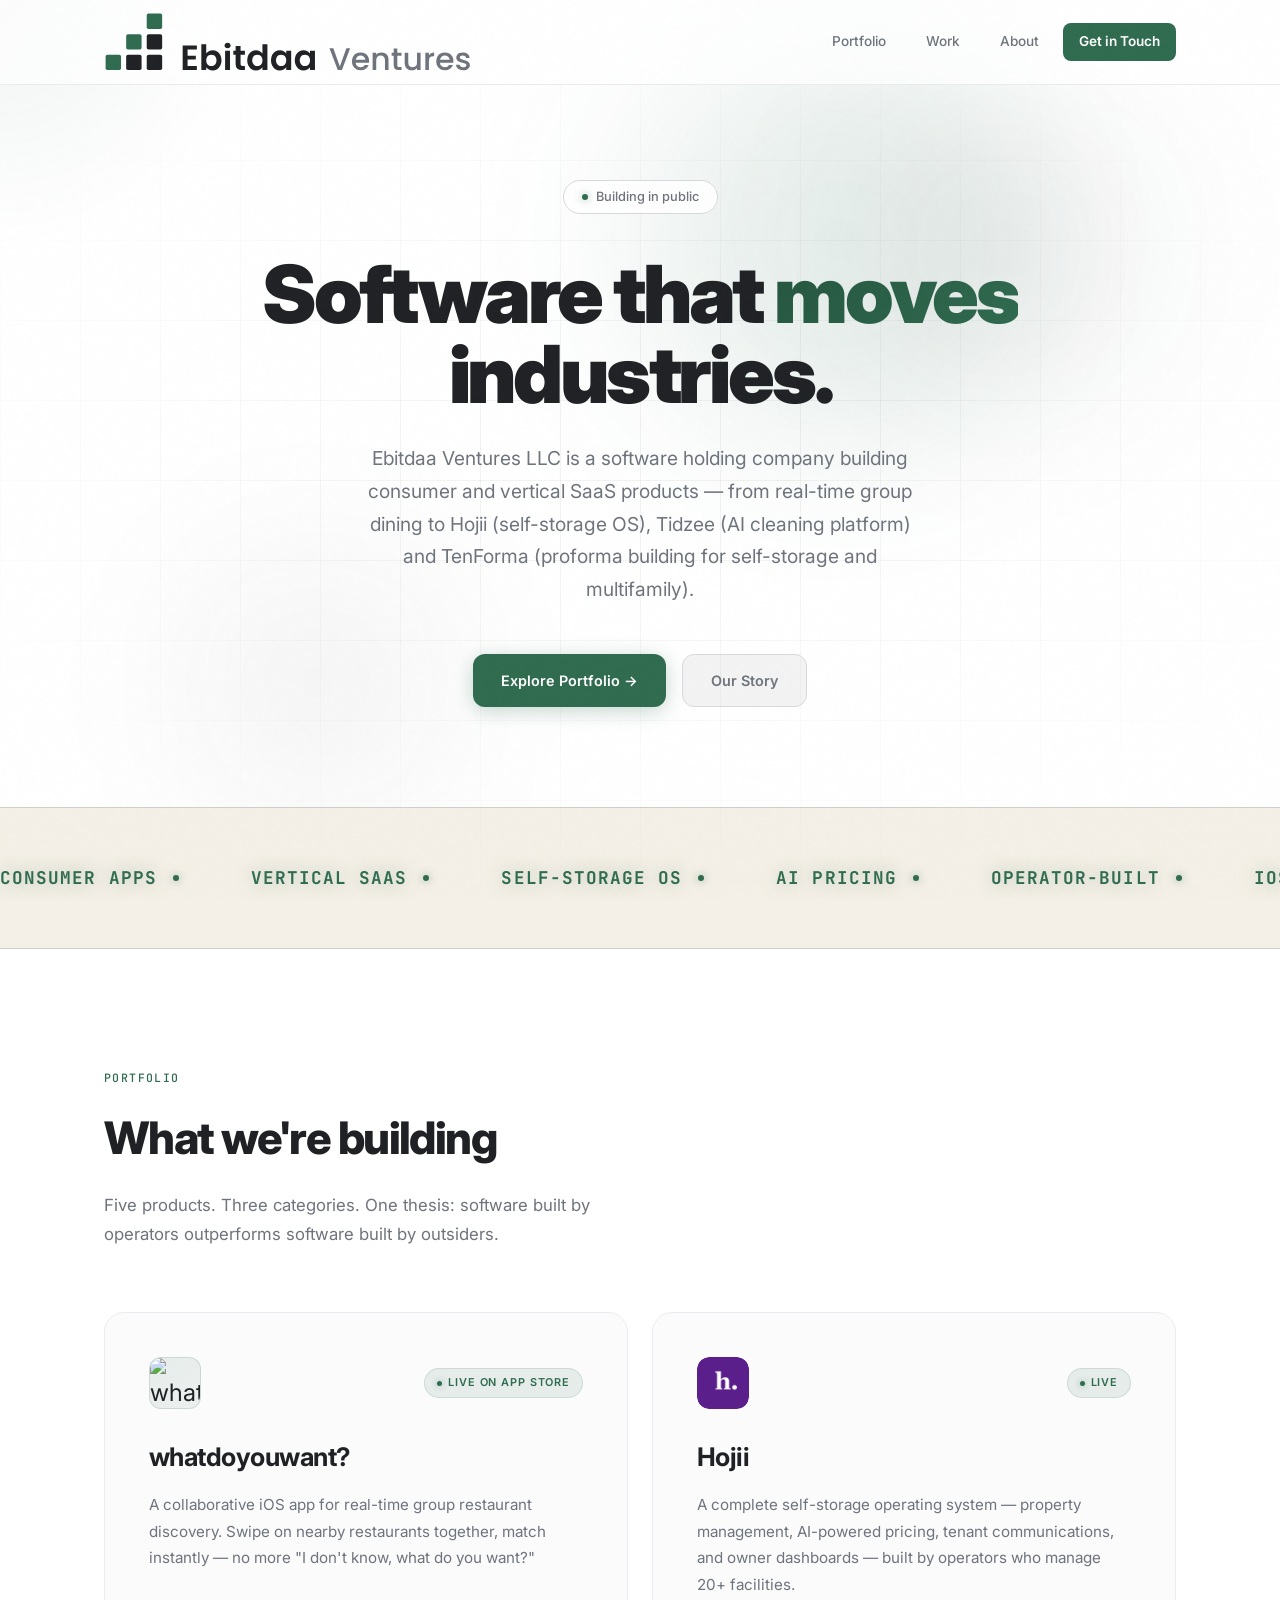
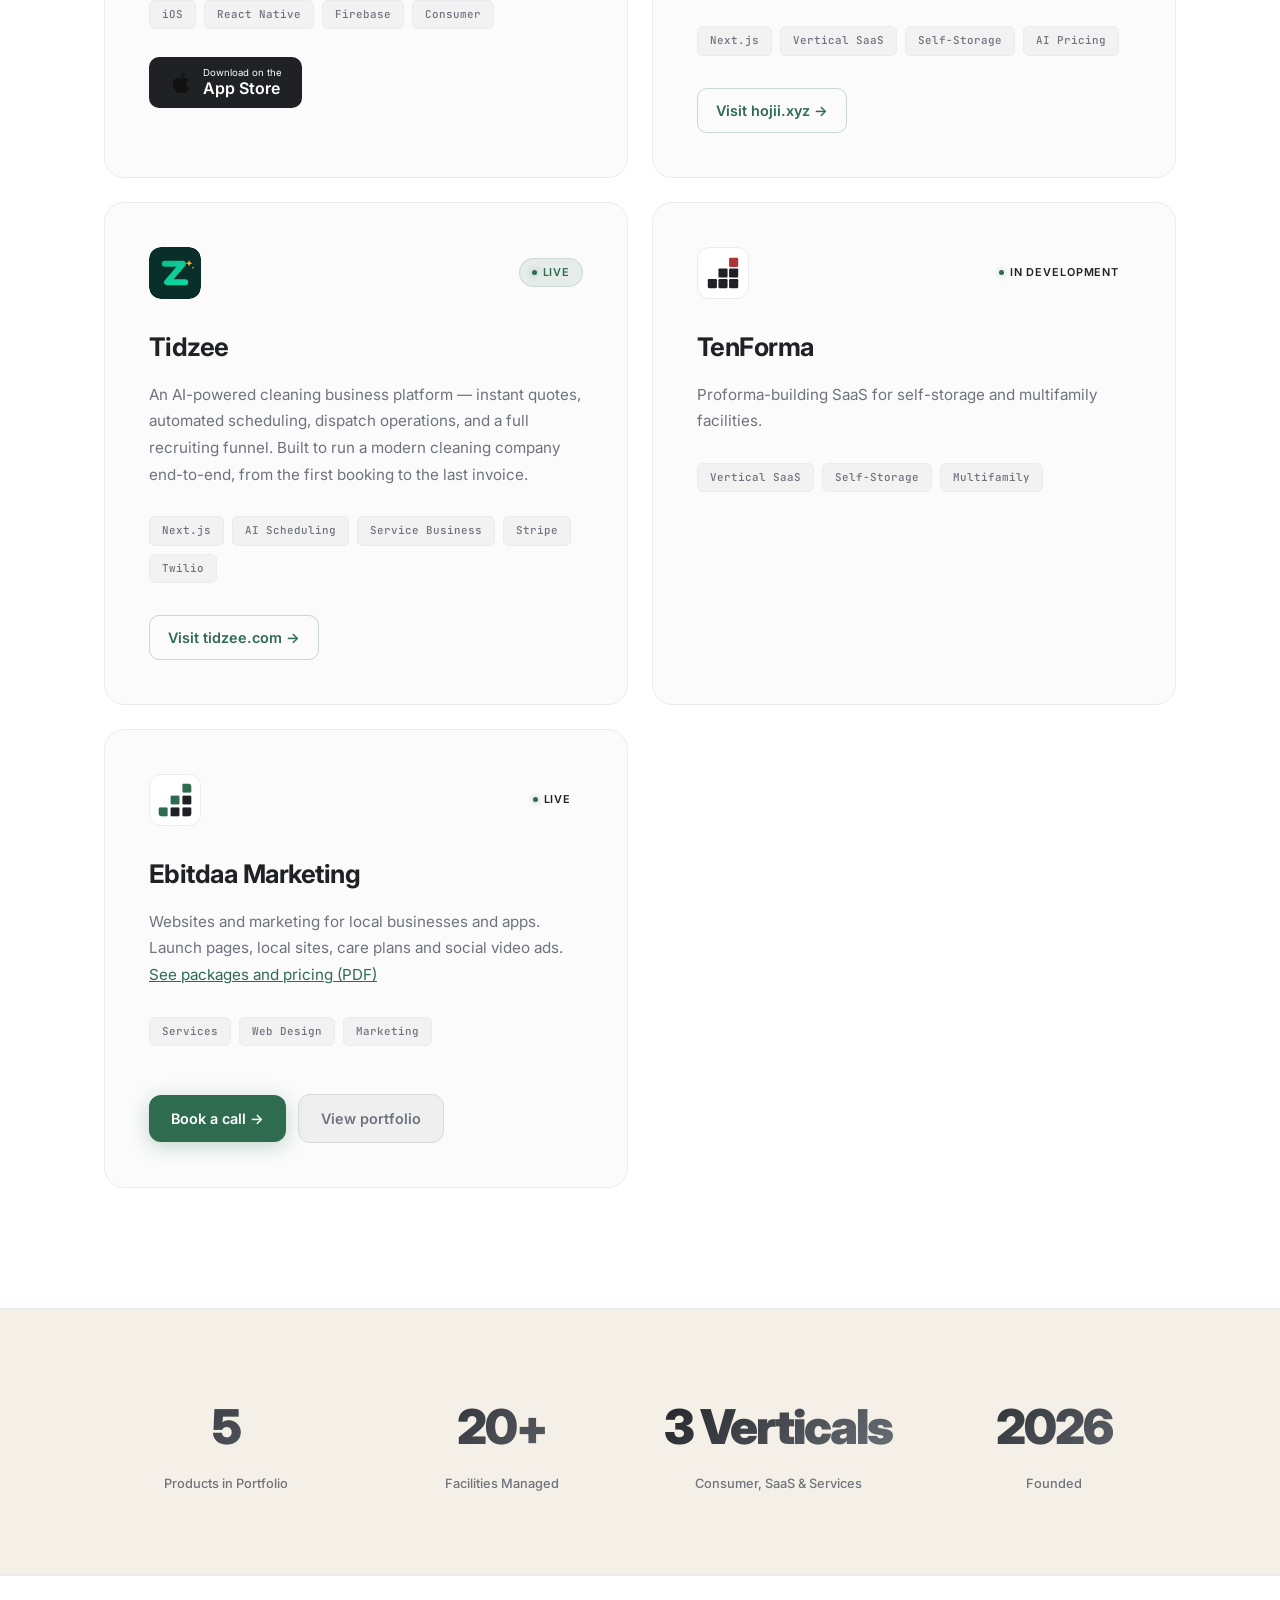
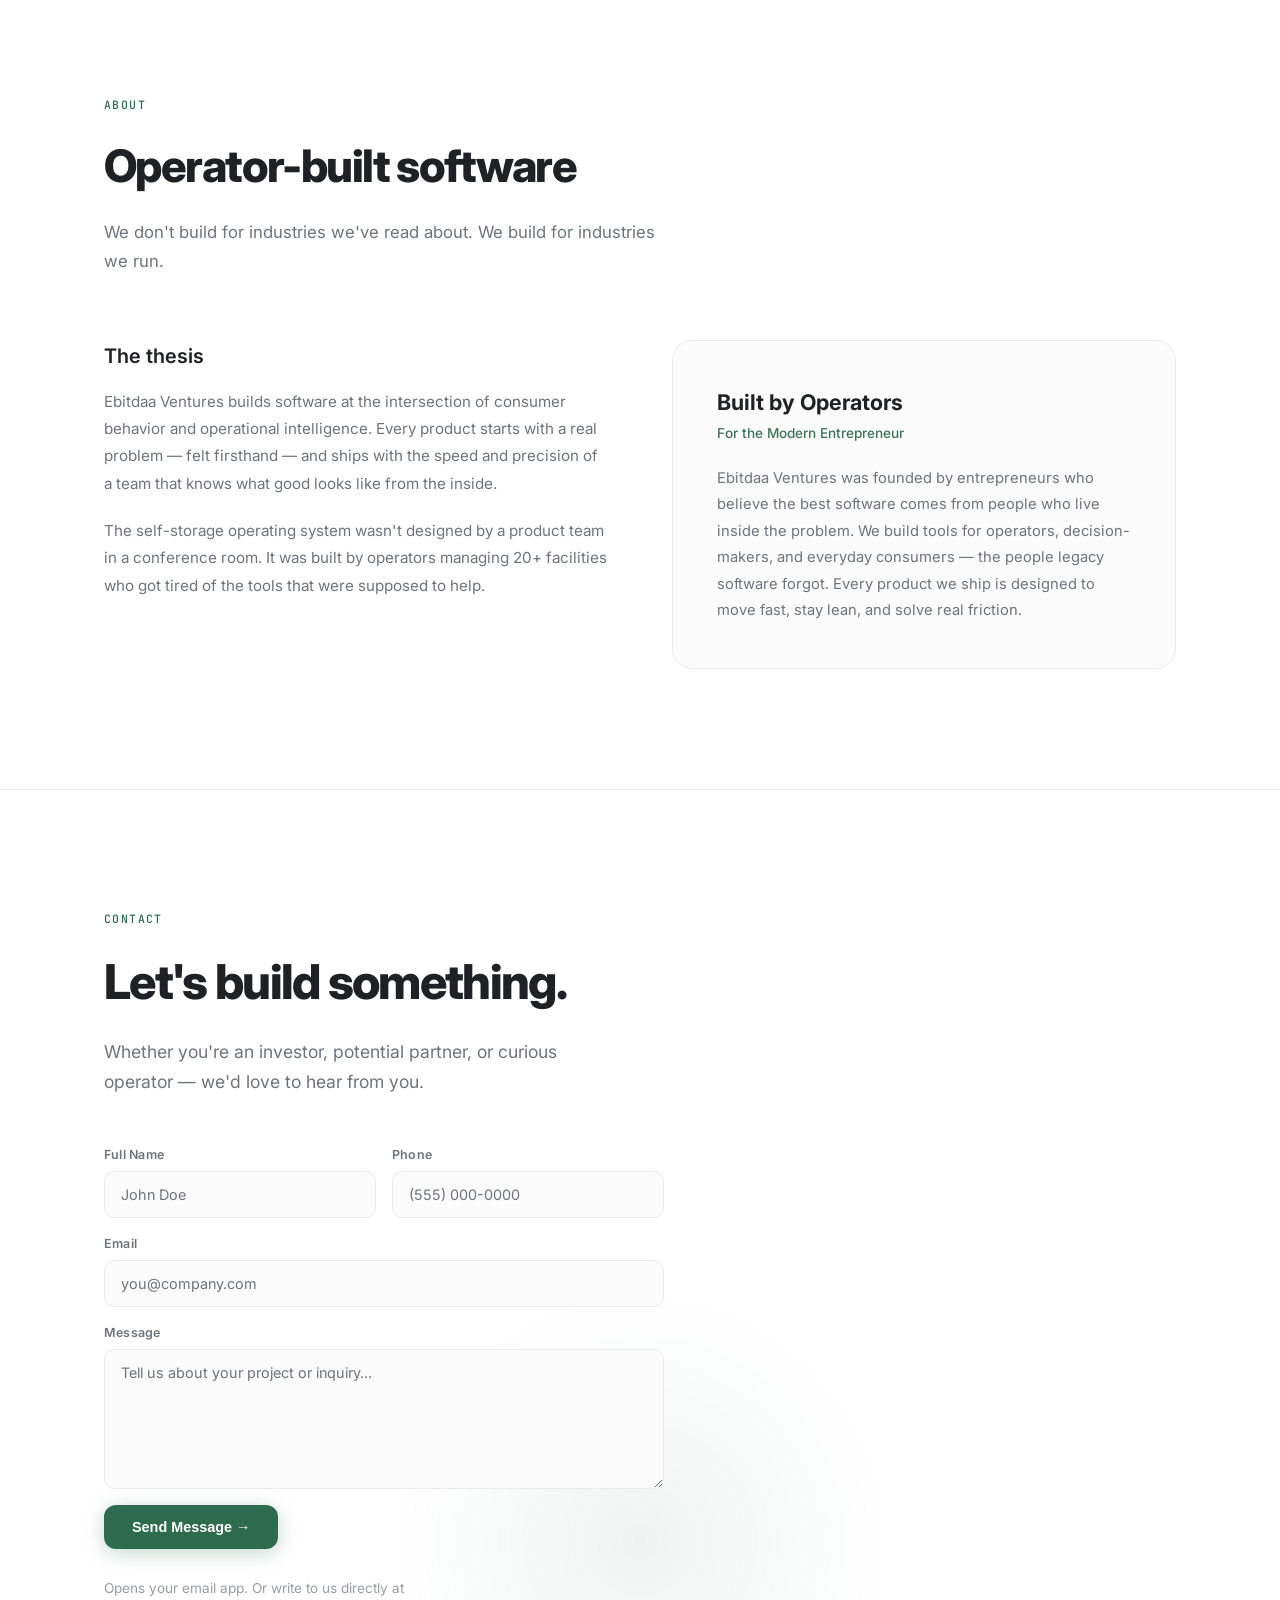
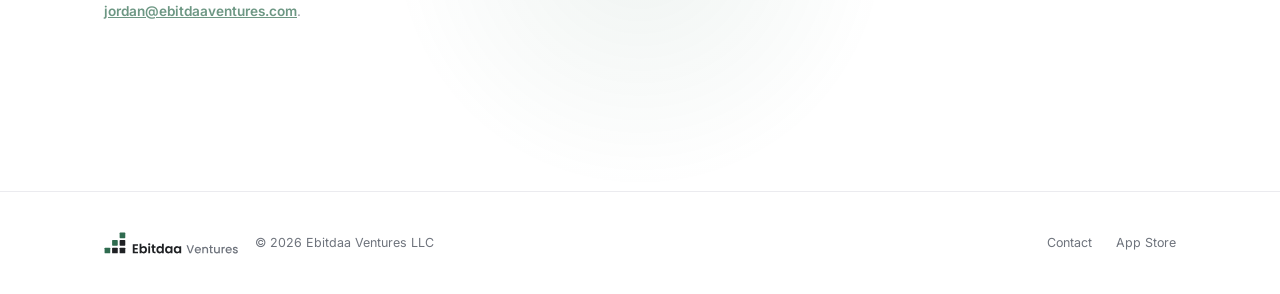
==== commit fc925a4f: "Enlarge header logo and remove JustStorage from Our Work" ====
--- a/index.html
+++ b/index.html
@@ -126,7 +126,7 @@
       display: flex;
       align-items: center;
       justify-content: space-between;
-      height: 72px;
+      height: 84px;
     }
     .logo {
       display: flex;
@@ -140,10 +140,10 @@
       transition: opacity 0.2s;
     }
     .logo:hover { opacity: 0.72; }
-    .logo img { height: 34px; width: auto; max-width: min(240px, 62vw); display: block; }
+    .logo img { height: 60px; width: auto; max-width: min(400px, 70vw); display: block; }
     .footer-brand { display: inline-flex; line-height: 0; flex: none; }
     .footer-brand img { height: 22px; width: auto; display: block; }
-    @media (max-width: 720px) { .logo img { height: 30px; } }
+    @media (max-width: 720px) { .logo img { height: 48px; } }
     .nav-links { display: flex; gap: 8px; align-items: center; }
     .nav-links a {
       color: var(--text-muted);
@@ -981,7 +981,7 @@
       .hero h1 { font-size: 2.4rem; }
       .hero p { font-size: 1rem; }
       .ticker-grid { grid-template-columns: repeat(2, 1fr); }
-      .logo img { height: 28px; }
+      .logo img { height: 42px; }
       nav .container { height: 64px; }
       html { scroll-padding-top: 64px; }
       .footer-inner { flex-direction: column; gap: 16px; text-align: center; }
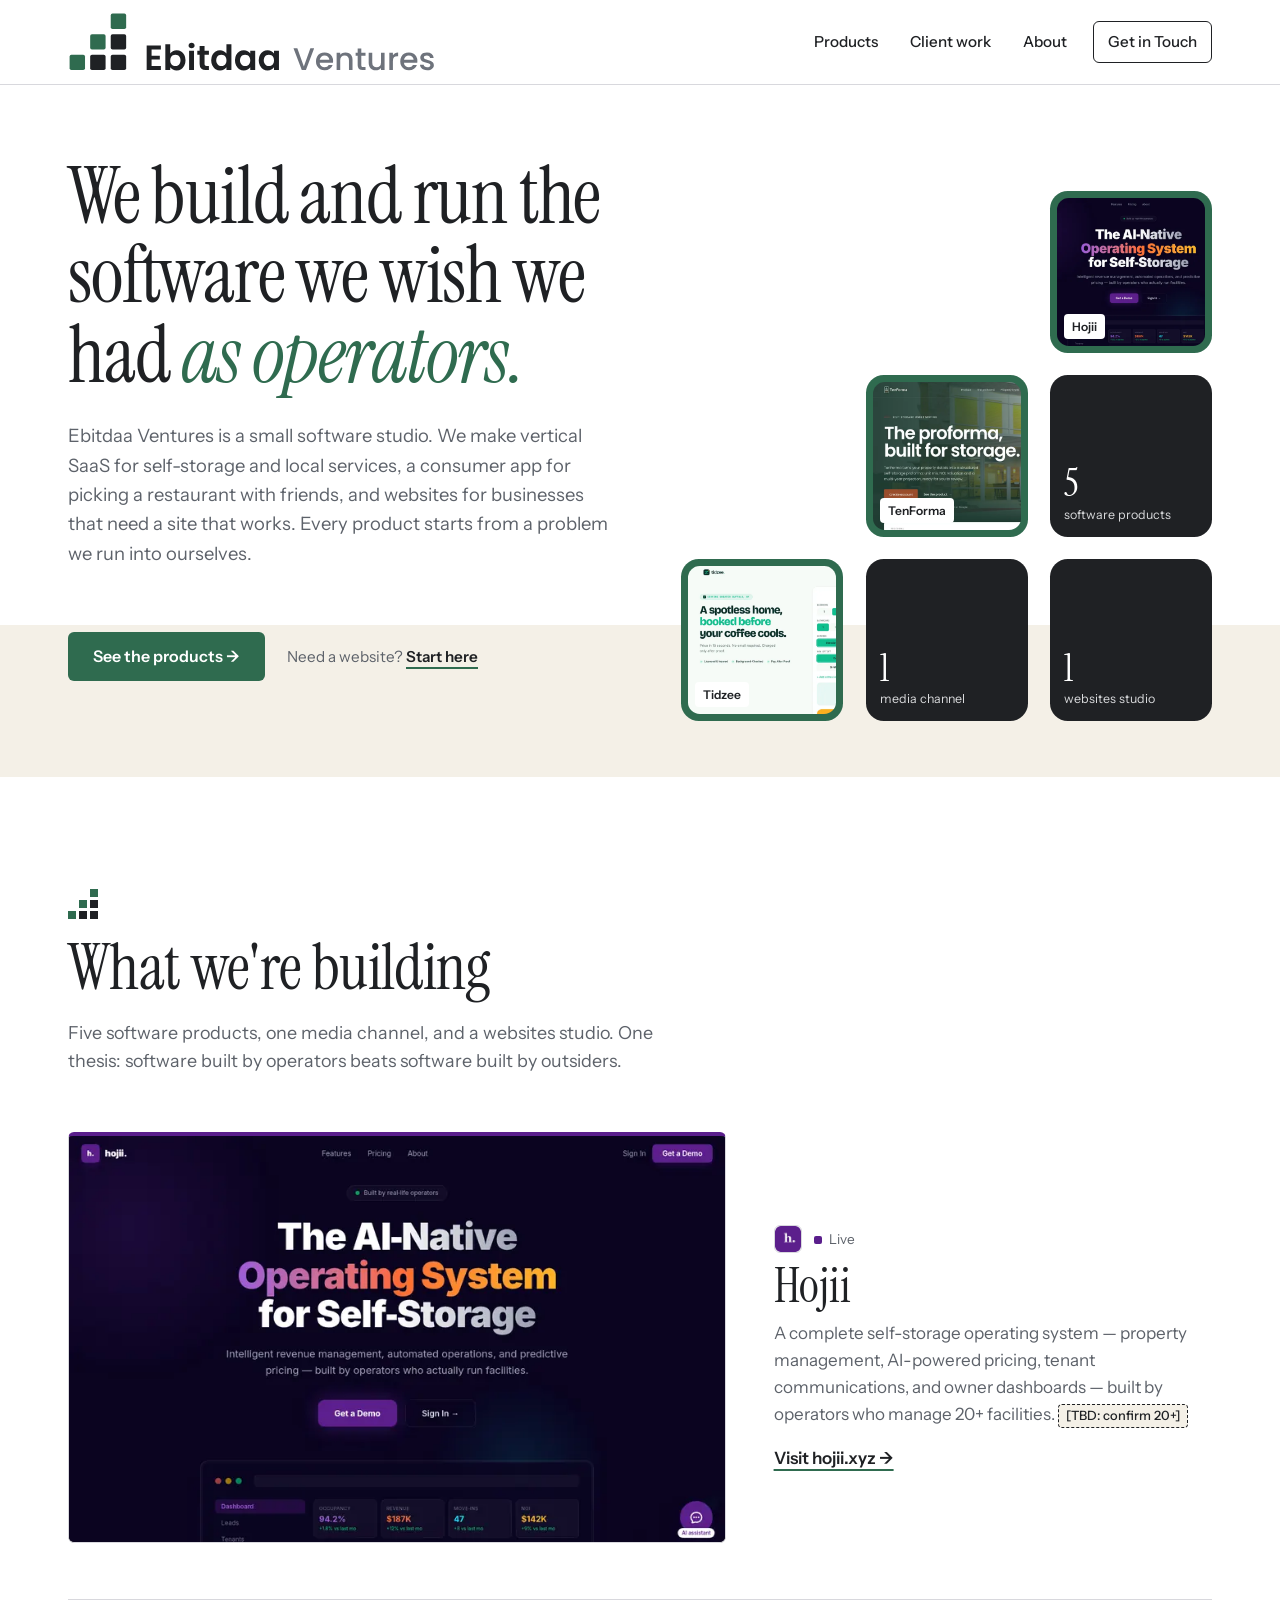
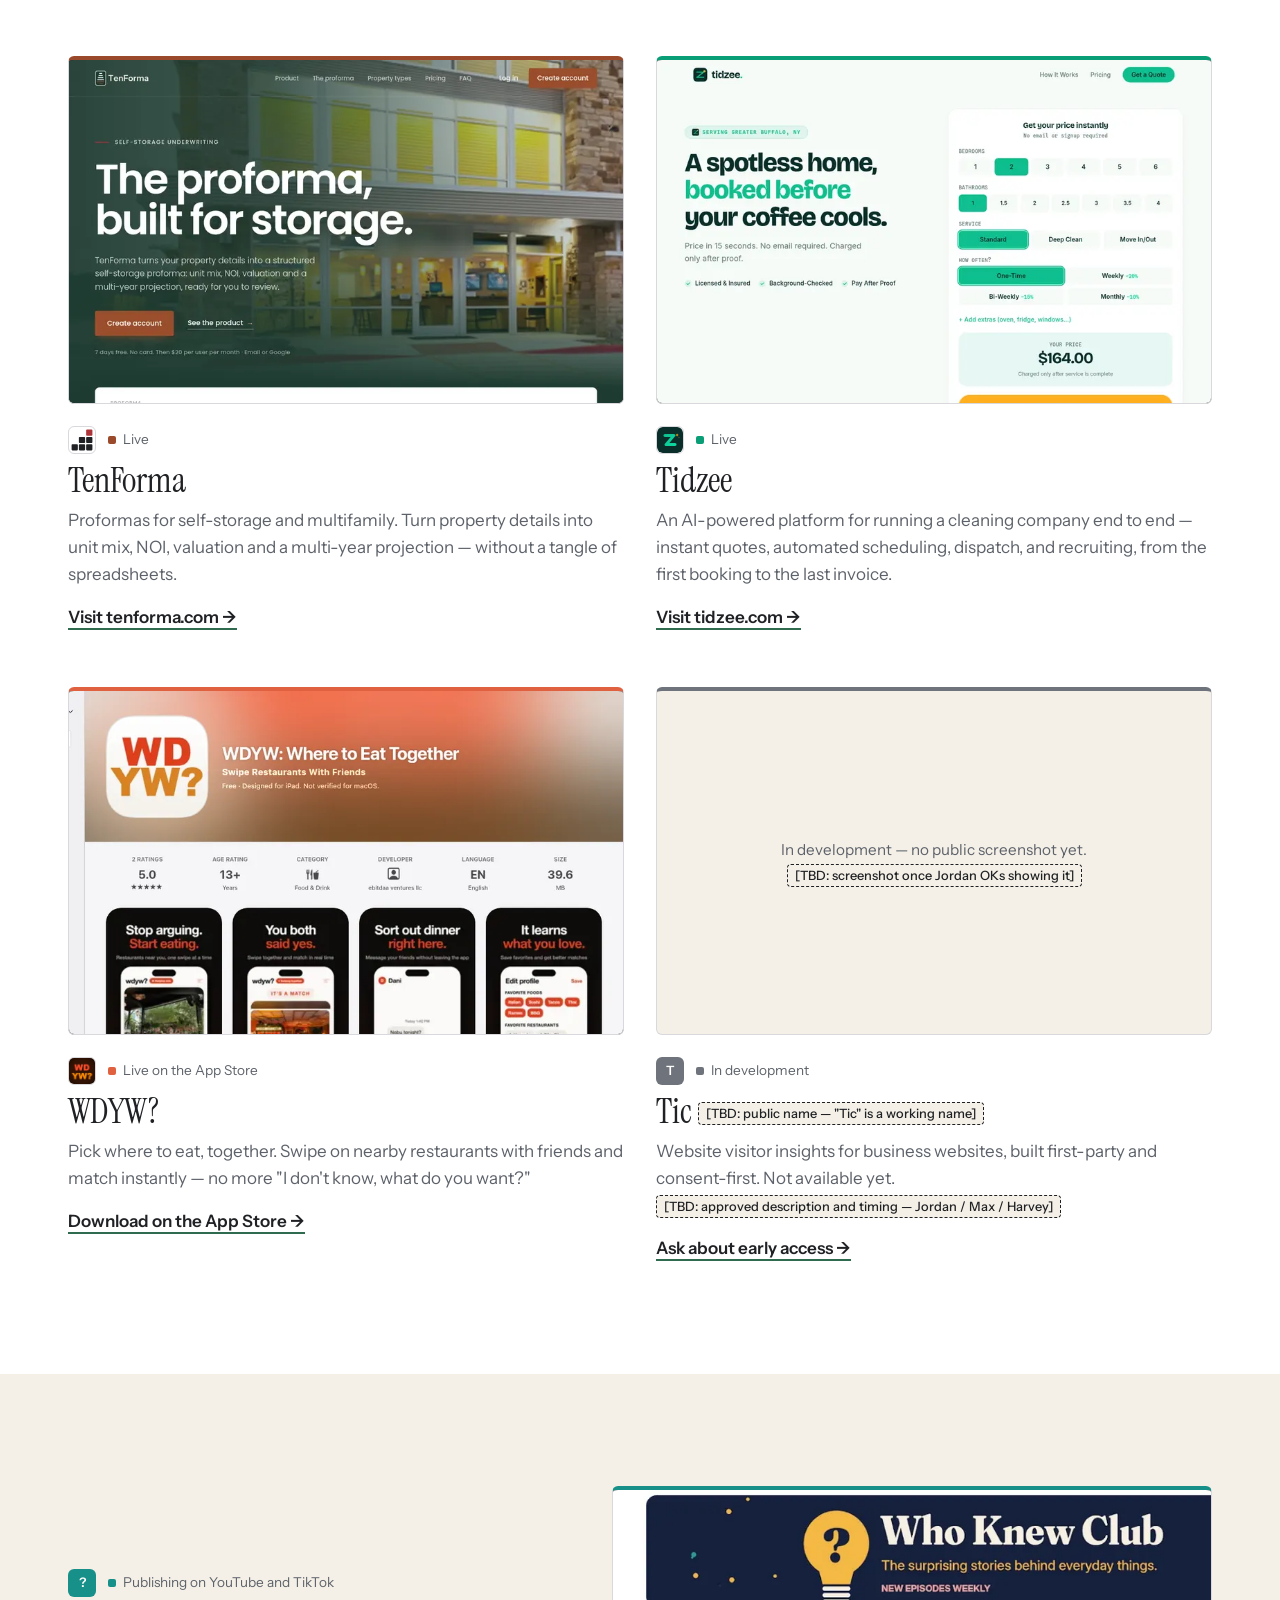
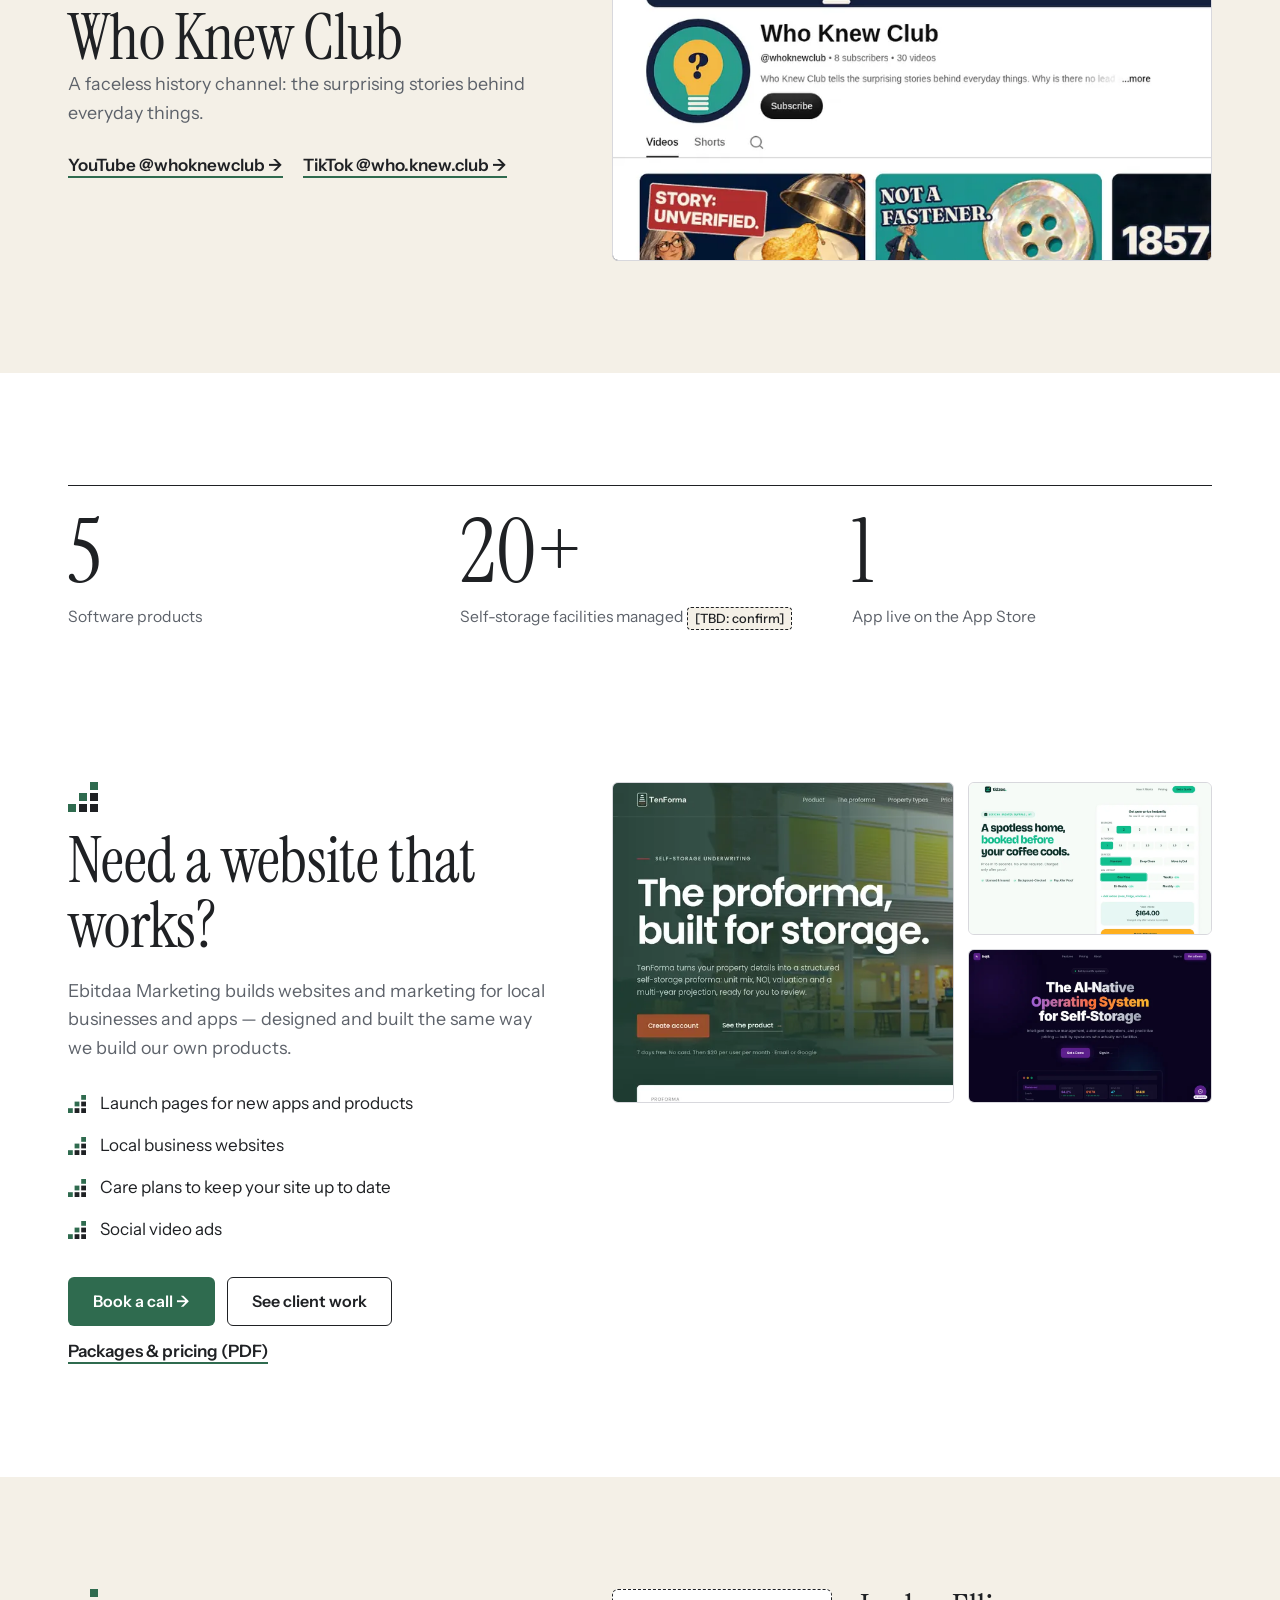
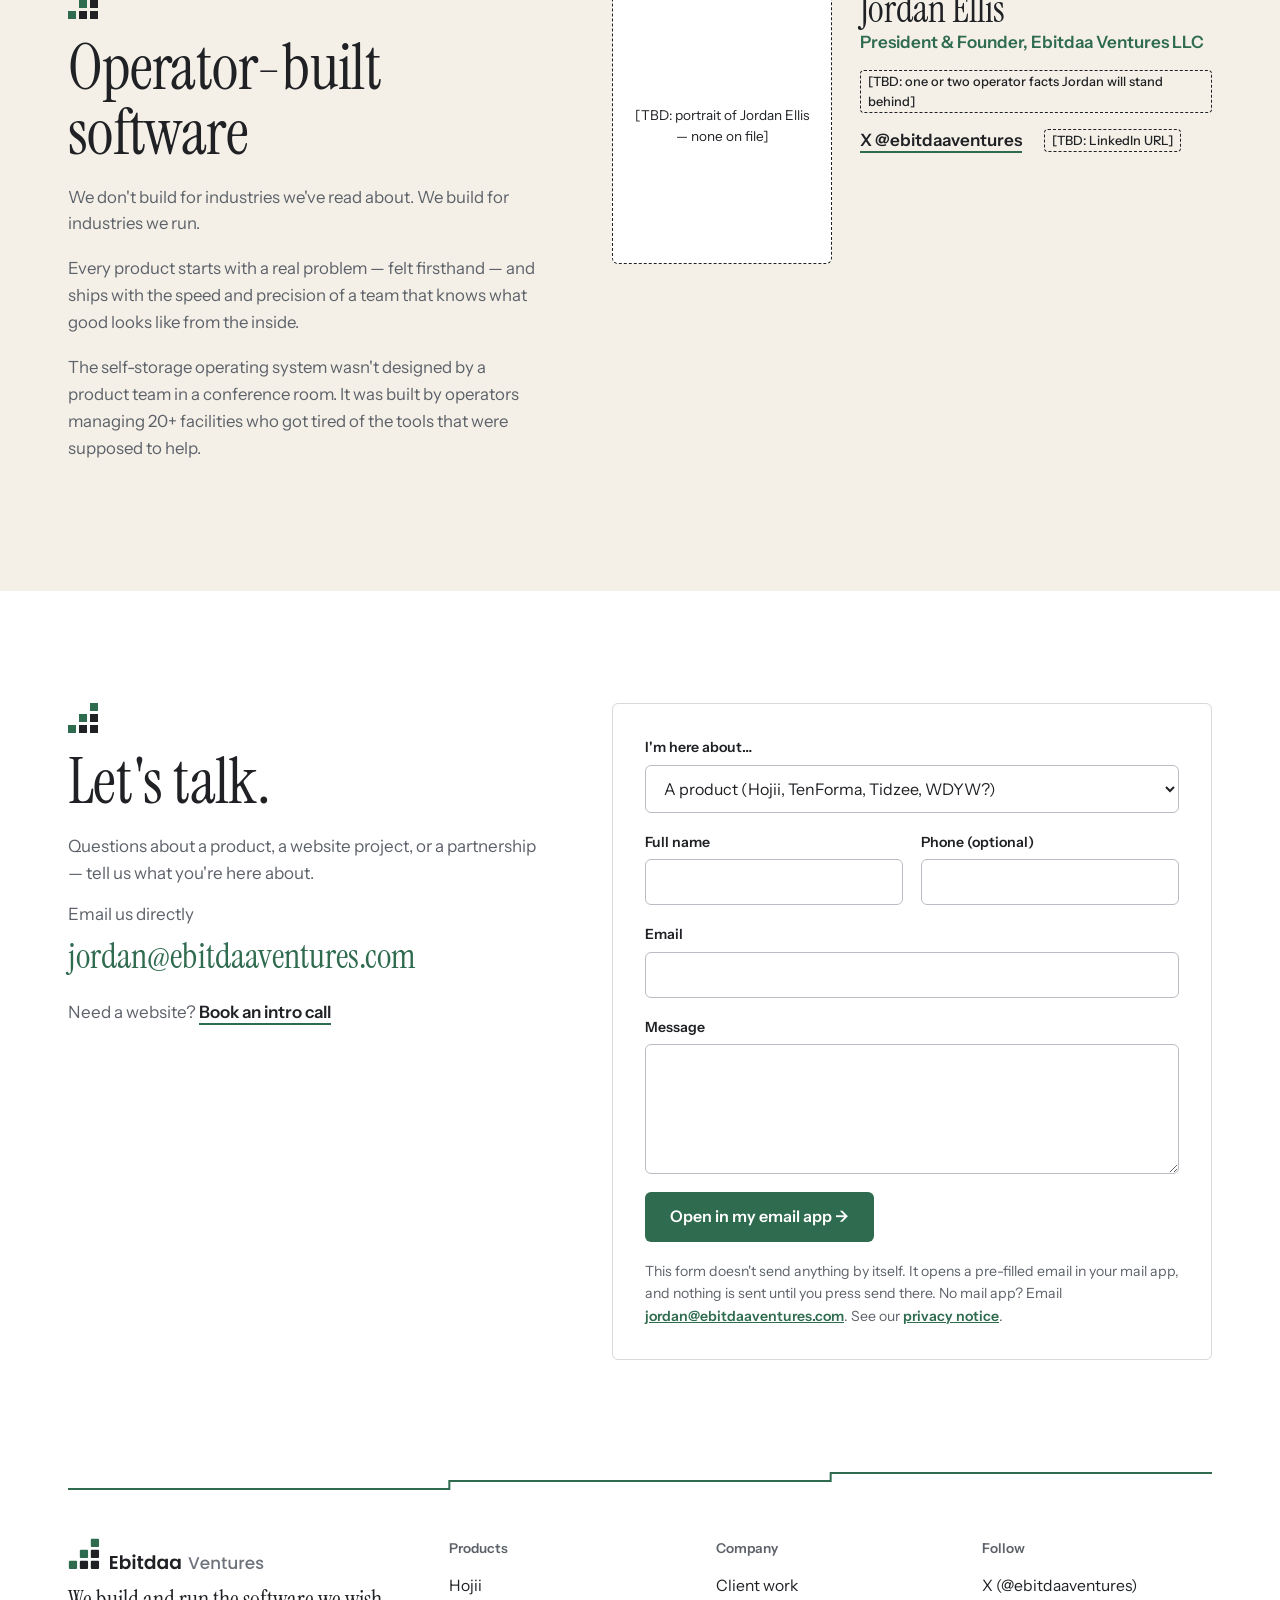
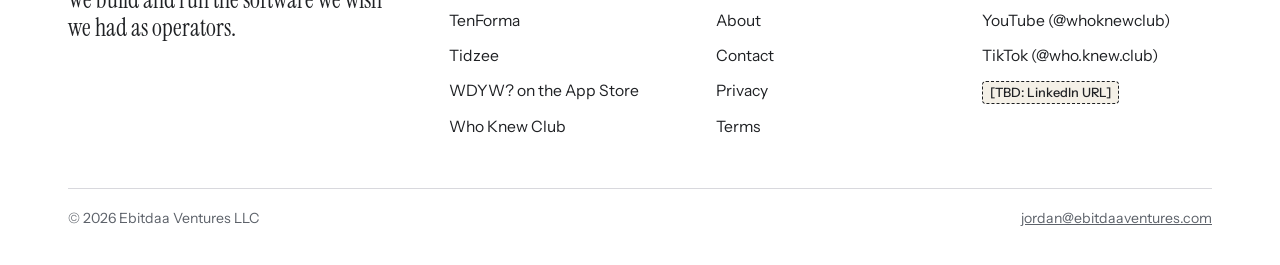
==== commit 5d71b3e3: "Preview: Rhea's homepage content + design fixes (draft, do not merge) - Hero rewrite, single CTA, st" ====
--- a/index.html
+++ b/index.html
@@ -3,1437 +3,335 @@
 <head>
   <meta charset="UTF-8">
   <meta name="viewport" content="width=device-width, initial-scale=1.0">
-  <title>Ebitdaa Ventures LLC — Software Holding Company</title>
-  <meta name="description" content="Ebitdaa Ventures LLC is a software holding company building consumer and vertical SaaS products.">
-  <meta property="og:title" content="Ebitdaa Ventures LLC">
-  <meta property="og:description" content="Building consumer and vertical SaaS products.">
+  <title>Ebitdaa Ventures — Software we build and run as operators</title>
+  <meta name="description" content="Ebitdaa Ventures is a small software studio. We build and run vertical SaaS for self-storage and local services, a consumer app for picking a restaurant with friends, and websites for businesses.">
+  <link rel="canonical" href="https://ebitdaaventures.com/">
   <meta property="og:type" content="website">
-  <meta property="og:url" content="https://ebitdaaventures.com">
+  <meta property="og:site_name" content="Ebitdaa Ventures">
+  <meta property="og:url" content="https://ebitdaaventures.com/">
+  <meta property="og:title" content="Ebitdaa Ventures — Software we build and run as operators">
+  <meta property="og:description" content="Ebitdaa Ventures is a small software studio. We build and run vertical SaaS for self-storage and local services, a consumer app for picking a restaurant with friends, and websites for businesses.">
+  <meta property="og:image" content="https://ebitdaaventures.com/og-image.png?v=20261111">
+  <meta property="og:image:width" content="1200">
+  <meta property="og:image:height" content="630">
+  <meta property="og:image:alt" content="Ebitdaa Ventures logo">
+  <meta name="twitter:card" content="summary_large_image">
+  <meta name="twitter:site" content="@ebitdaaventures">
+  <meta name="twitter:title" content="Ebitdaa Ventures — Software we build and run as operators">
+  <meta name="twitter:description" content="Ebitdaa Ventures is a small software studio. We build and run vertical SaaS for self-storage and local services, a consumer app for picking a restaurant with friends, and websites for businesses.">
+  <meta name="twitter:image" content="https://ebitdaaventures.com/og-image.png?v=20261111">
   <link rel="icon" href="/favicon.ico?v=20261111" sizes="any">
   <link rel="icon" type="image/png" sizes="32x32" href="/favicon-32.png?v=20261111">
   <link rel="icon" type="image/png" sizes="16x16" href="/favicon-16.png?v=20261111">
   <link rel="icon" type="image/png" sizes="192x192" href="/favicon-192.png?v=20261111">
   <link rel="apple-touch-icon" sizes="180x180" href="/apple-touch-icon.png?v=20261111">
   <meta name="theme-color" content="#ffffff">
-  <meta property="og:site_name" content="Ebitdaa Ventures">
-  <meta property="og:image" content="https://ebitdaaventures.com/og-image.png?v=20261111">
-  <meta property="og:image:width" content="1200">
-  <meta property="og:image:height" content="630">
-  <meta property="og:image:alt" content="Ebitdaa Ventures LLC — Software Holding Company">
-  <meta name="twitter:image" content="https://ebitdaaventures.com/og-image.png?v=20261111">
-  <meta name="twitter:card" content="summary_large_image">
   <link rel="preconnect" href="https://fonts.googleapis.com">
   <link rel="preconnect" href="https://fonts.gstatic.com" crossorigin>
-  <link href="https://fonts.googleapis.com/css2?family=Inter:wght@300;400;500;600;700;800;900&family=JetBrains+Mono:wght@400;500&display=swap" rel="stylesheet">
-  <style>
-    *, *::before, *::after { margin: 0; padding: 0; box-sizing: border-box; }
-
-    :root {
-      --bg: #ffffff;
-      --bg-elevated: #F4F0E7;
-      --bg-card: #fbfbfc;
-      --bg-card-hover: #f4f4f6;
-      --border: #d8d8dd;
-      --border-subtle: #ebebef;
-      --text: #1f2124;
-      --text-muted: #6E737C;
-      --text-dim: #6E737C;
-      --accent: #2F6B4F;
-      --accent-light: #3B745A;
-      --accent-dark: #24543E;
-      --accent-glow: rgba(47, 107, 79, 0.15);
-      --wdyw-primary: #2F6B4F;
-      --wdyw-secondary: #24543E;
-      --wdyw-glow: rgba(47, 107, 79, 0.10);
-      --just-primary: #2F6B4F;
-      --just-secondary: #24543E;
-      --just-glow: rgba(47, 107, 79, 0.10);
-      --tidz-primary: #2F6B4F;
-      --tidz-secondary: #24543E;
-      --tidz-glow: rgba(47, 107, 79, 0.10);
-      --radius: 20px;
-      --radius-sm: 12px;
-    }
-
-    html { scroll-behavior: smooth; scroll-padding-top: 92px; }
-
-    body {
-      font-family: 'Inter', -apple-system, BlinkMacSystemFont, sans-serif;
-      background: var(--bg);
-      color: var(--text);
-      line-height: 1.6;
-      -webkit-font-smoothing: antialiased;
-      overflow-x: hidden;
-      cursor: default;
-    }
-
-    /* ── Cursor glow ── */
-    .cursor-glow {
-      position: fixed;
-      width: 500px;
-      height: 500px;
-      border-radius: 50%;
-      background: radial-gradient(circle, rgba(47, 107, 79, 0.07) 0%, transparent 70%);
-      pointer-events: none;
-      z-index: 0;
-      transform: translate(-50%, -50%);
-      transition: opacity 0.3s;
-    }
-
-    /* ── Grain overlay ── */
-    body::after {
-      content: '';
-      position: fixed;
-      inset: 0;
-      background-image: url("data:image/svg+xml,%3Csvg viewBox='0 0 256 256' xmlns='http://www.w3.org/2000/svg'%3E%3Cfilter id='n'%3E%3CfeTurbulence type='fractalNoise' baseFrequency='0.85' numOctaves='4' stitchTiles='stitch'/%3E%3C/filter%3E%3Crect width='100%25' height='100%25' filter='url(%23n)' opacity='0.018'/%3E%3C/svg%3E");
-      pointer-events: none;
-      z-index: 9999;
-    }
-
-    /* ── Grid background ── */
-    .grid-bg {
-      position: fixed;
-      inset: 0;
-      background-image:
-        linear-gradient(rgba(31,33,36,0.055) 1px, transparent 1px),
-        linear-gradient(90deg, rgba(31,33,36,0.055) 1px, transparent 1px);
-      background-size: 80px 80px;
-      pointer-events: none;
-      z-index: 0;
-      mask-image: radial-gradient(ellipse 60% 50% at 50% 50%, black 20%, transparent 100%);
-      -webkit-mask-image: radial-gradient(ellipse 60% 50% at 50% 50%, black 20%, transparent 100%);
-    }
-
-    /* ── Layout ── */
-    .container { max-width: 1120px; margin: 0 auto; padding: 0 24px; position: relative; z-index: 1; }
-
-    /* ── Navigation ── */
-    nav {
-      position: fixed;
-      top: 0; left: 0; right: 0;
-      z-index: 100;
-      padding: 0;
-      background: rgba(255, 255, 255, 0.72);
-      backdrop-filter: blur(24px) saturate(1.4);
-      -webkit-backdrop-filter: blur(24px) saturate(1.4);
-      border-bottom: 1px solid var(--border-subtle);
-      transition: padding 0.3s, background 0.3s;
-    }
-    nav.scrolled {
-      background: rgba(255, 255, 255, 0.93);
-    }
-    nav .container {
-      display: flex;
-      align-items: center;
-      justify-content: space-between;
-      height: 84px;
-    }
-    .logo {
-      display: flex;
-      align-items: center;
-      min-width: 0;
-      font-size: 1.1rem;
-      font-weight: 700;
-      letter-spacing: -0.02em;
-      color: var(--text);
-      text-decoration: none;
-      transition: opacity 0.2s;
-    }
-    .logo:hover { opacity: 0.72; }
-    .logo img { height: 60px; width: auto; max-width: min(400px, 70vw); display: block; }
-    .footer-brand { display: inline-flex; line-height: 0; flex: none; }
-    .footer-brand img { height: 22px; width: auto; display: block; }
-    @media (max-width: 720px) { .logo img { height: 48px; } }
-    .nav-links { display: flex; gap: 8px; align-items: center; }
-    .nav-links a {
-      color: var(--text-muted);
-      text-decoration: none;
-      font-size: 0.85rem;
-      font-weight: 500;
-      padding: 8px 16px;
-      border-radius: 8px;
-      transition: all 0.2s;
-    }
-    .nav-links a:hover {
-      color: var(--text);
-      background: rgba(31,33,36,0.06);
-    }
-    .nav-cta {
-      background: var(--accent) !important;
-      color: white !important;
-      font-weight: 600 !important;
-    }
-    .nav-cta:hover {
-      background: var(--accent-light) !important;
-    }
-
-    /* ── Mobile menu ── */
-    .mobile-toggle {
-      display: none;
-      background: none;
-      border: none;
-      color: var(--text);
-      cursor: pointer;
-      padding: 8px;
-    }
-    .mobile-toggle svg { display: block; }
-
-    /* ── Hero ── */
-    .hero {
-      padding: 180px 0 100px;
-      position: relative;
-      text-align: center;
-      overflow: hidden;
-    }
-    .hero-orb {
-      position: absolute;
-      border-radius: 50%;
-      filter: blur(80px);
-      pointer-events: none;
-      animation: orbFloat 8s ease-in-out infinite;
-    }
-    .hero-orb--1 {
-      width: 400px; height: 400px;
-      background: rgba(47, 107, 79, 0.10);
-      top: 40px; left: 50%;
-      transform: translateX(-70%);
-    }
-    .hero-orb--2 {
-      width: 300px; height: 300px;
-      background: rgba(31, 33, 36, 0.06);
-      top: 100px; right: 10%;
-      animation-delay: -3s;
-      animation-duration: 10s;
-    }
-    .hero-orb--3 {
-      width: 250px; height: 250px;
-      background: rgba(31, 33, 36, 0.05);
-      bottom: 0; left: 15%;
-      animation-delay: -5s;
-      animation-duration: 12s;
-    }
-    @keyframes orbFloat {
-      0%, 100% { transform: translateY(0) scale(1); }
-      50% { transform: translateY(-30px) scale(1.05); }
-    }
-    .hero-badge {
-      display: inline-flex;
-      align-items: center;
-      gap: 8px;
-      padding: 6px 18px;
-      border-radius: 100px;
-      border: 1px solid var(--border);
-      background: rgba(255, 255, 255, 0.85);
-      font-size: 0.8rem;
-      font-weight: 500;
-      color: var(--text-muted);
-      margin-bottom: 40px;
-      backdrop-filter: blur(10px);
-    }
-    .hero-badge .dot {
-      width: 6px; height: 6px;
-      border-radius: 50%;
-      background: var(--accent);
-      box-shadow: 0 0 8px rgba(47, 107, 79, 0.55);
-      animation: pulse 2s ease-in-out infinite;
-    }
-    @keyframes pulse {
-      0%, 100% { opacity: 1; }
-      50% { opacity: 0.4; }
-    }
-    .hero h1 {
-      font-size: clamp(3rem, 7vw, 5rem);
-      font-weight: 900;
-      letter-spacing: -0.04em;
-      line-height: 1.0;
-      margin-bottom: 28px;
-      max-width: 800px;
-      margin-left: auto;
-      margin-right: auto;
-    }
-    .hero h1 .gradient {
-      background: linear-gradient(135deg, #24543E, #2F6B4F, #4C8A6C, #24543E);
-      background-size: 300% 300%;
-      -webkit-background-clip: text;
-      -webkit-text-fill-color: transparent;
-      background-clip: text;
-      animation: gradientShift 6s ease infinite;
-    }
-    @keyframes gradientShift {
-      0% { background-position: 0% 50%; }
-      50% { background-position: 100% 50%; }
-      100% { background-position: 0% 50%; }
-    }
-    .hero p {
-      font-size: 1.2rem;
-      color: var(--text-muted);
-      max-width: 560px;
-      margin: 0 auto 48px;
-      line-height: 1.7;
-    }
-    .hero-ctas {
-      display: flex;
-      gap: 16px;
-      justify-content: center;
-      flex-wrap: wrap;
-    }
-    .btn {
-      display: inline-flex;
-      align-items: center;
-      gap: 8px;
-      padding: 14px 28px;
-      border-radius: 12px;
-      font-size: 0.9rem;
-      font-weight: 600;
-      text-decoration: none;
-      transition: all 0.25s ease;
-      cursor: pointer;
-      border: none;
-    }
-    .btn--primary {
-      background: var(--accent);
-      color: white;
-      box-shadow: 0 4px 20px rgba(47, 107, 79, 0.28);
-    }
-    .btn--primary:hover {
-      background: var(--accent-light);
-      transform: translateY(-2px);
-      box-shadow: 0 8px 28px rgba(47, 107, 79, 0.36);
-    }
-    .btn--ghost {
-      background: rgba(31,33,36,0.05);
-      color: var(--text-muted);
-      border: 1px solid var(--border);
-    }
-    .btn--ghost:hover {
-      background: rgba(31,33,36,0.09);
-      color: var(--text);
-      transform: translateY(-2px);
-    }
-
-    .card-cta {
-      margin-top: 20px; margin-right: 8px;
-      padding: 12px 22px;
-      position: relative;
-      z-index: 1;
-    }
-
-    /* ── Marquee ── */
-    .marquee-section {
-      padding: 56px 0;
-      border-top: 1px solid rgba(47, 107, 79, 0.22);
-      border-bottom: 1px solid rgba(47, 107, 79, 0.22);
-      background: var(--bg-elevated);
-      overflow: hidden;
-    }
-    .marquee-track {
-      display: flex;
-      gap: 72px;
-      animation: marquee 25s linear infinite;
-      width: max-content;
-    }
-    .marquee-track:hover { animation-play-state: paused; }
-    @keyframes marquee {
-      0% { transform: translateX(0); }
-      100% { transform: translateX(-50%); }
-    }
-    .marquee-item {
-      font-family: 'JetBrains Mono', monospace;
-      font-size: 1.1rem;
-      font-weight: 700;
-      color: var(--accent);
-      text-shadow: 0 0 18px rgba(47, 107, 79, 0.35);
-      white-space: nowrap;
-      display: flex;
-      align-items: center;
-      gap: 16px;
-      letter-spacing: 0.06em;
-      text-transform: uppercase;
-    }
-    .marquee-item .sep {
-      width: 6px; height: 6px;
-      border-radius: 50%;
-      background: var(--accent);
-      box-shadow: 0 0 8px rgba(47, 107, 79, 0.55);
-    }
-
-    /* ── Section ── */
-    section { padding: 120px 0; position: relative; }
-    .section-label {
-      font-family: 'JetBrains Mono', monospace;
-      font-size: 0.72rem;
-      font-weight: 500;
-      text-transform: uppercase;
-      letter-spacing: 0.12em;
-      color: var(--accent);
-      margin-bottom: 16px;
-    }
-    .section-title {
-      font-size: clamp(2rem, 4vw, 2.8rem);
-      font-weight: 800;
-      letter-spacing: -0.035em;
-      margin-bottom: 16px;
-    }
-    .section-desc {
-      font-size: 1.05rem;
-      color: var(--text-muted);
-      max-width: 560px;
-      line-height: 1.7;
-      margin-bottom: 64px;
-    }
-
-    /* ── Portfolio Cards ── */
-    .portfolio-grid {
-      display: grid;
-      grid-template-columns: repeat(2, 1fr);
-      gap: 24px;
-    }
-    .card {
-      background: var(--bg-card);
-      border: 1px solid var(--border-subtle);
-      border-radius: var(--radius);
-      padding: 44px;
-      transition: all 0.4s cubic-bezier(0.25, 0.46, 0.45, 0.94);
-      position: relative;
-      overflow: hidden;
-    }
-    .card-glow {
-      position: absolute;
-      width: 300px; height: 300px;
-      border-radius: 50%;
-      filter: blur(60px);
-      pointer-events: none;
-      opacity: 0;
-      transition: opacity 0.4s;
-    }
-    .card:hover .card-glow { opacity: 1; }
-    .card::before {
-      content: '';
-      position: absolute;
-      top: 0; left: 0; right: 0;
-      height: 2px;
-      opacity: 0;
-      transition: opacity 0.4s;
-    }
-    .card:hover {
-      border-color: var(--border);
-      background: var(--bg-card-hover);
-      transform: translateY(-4px);
-    }
-    .card:hover::before { opacity: 1; }
-
-    /* ── wdyw Card ── */
-    .card--wdyw .card-glow { background: rgba(47, 107, 79, 0.06); top: -50px; right: -50px; }
-    .card--wdyw::before {
-      background: linear-gradient(90deg, transparent, var(--wdyw-primary), var(--wdyw-secondary), transparent);
-    }
-    .card--wdyw:hover {
-      box-shadow: 0 12px 48px var(--wdyw-glow), 0 0 0 1px rgba(47, 107, 79, 0.09);
-    }
-
-    /* ── JustDashboard Card ── */
-    .card--just .card-glow { background: rgba(47, 107, 79, 0.06); top: -50px; right: -50px; }
-    .card--just::before {
-      background: linear-gradient(90deg, transparent, var(--just-primary), var(--just-secondary), transparent);
-    }
-    .card--just:hover {
-      box-shadow: 0 12px 48px var(--just-glow), 0 0 0 1px rgba(47, 107, 79, 0.09);
-    }
-
-    .card-header {
-      display: flex;
-      align-items: center;
-      justify-content: space-between;
-      margin-bottom: 28px;
-    }
-    .card-icon {
-      width: 52px; height: 52px;
-      border-radius: var(--radius-sm);
-      display: flex;
-      align-items: center;
-      justify-content: center;
-      font-size: 1.5rem;
-      overflow: hidden;
-    }
-    .card-icon img {
-      width: 100%; height: 100%;
-      object-fit: cover;
-      border-radius: inherit;
-    }
-    .card--wdyw .card-icon {
-      background: linear-gradient(135deg, var(--wdyw-glow), rgba(47, 107, 79, 0.07));
-      border: 1px solid rgba(47, 107, 79, 0.16);
-    }
-    .card--just .card-icon {
-      background: linear-gradient(135deg, var(--just-glow), rgba(47, 107, 79, 0.07));
-      border: 1px solid rgba(47, 107, 79, 0.16);
-    }
-    .card-status {
-      display: inline-flex;
-      align-items: center;
-      gap: 6px;
-      font-size: 0.68rem;
-      font-weight: 600;
-      text-transform: uppercase;
-      letter-spacing: 0.08em;
-      padding: 5px 12px;
-      border-radius: 100px;
-    }
-    .card--wdyw .card-status {
-      color: var(--wdyw-primary);
-      background: var(--wdyw-glow);
-      border: 1px solid rgba(47, 107, 79, 0.14);
-    }
-    .card--just .card-status {
-      color: var(--just-primary);
-      background: var(--just-glow);
-      border: 1px solid rgba(47, 107, 79, 0.14);
-    }
-    .status-dot {
-      width: 5px; height: 5px;
-      border-radius: 50%;
-      display: inline-block;
-    }
-    .card--wdyw .status-dot { background: var(--wdyw-primary); box-shadow: 0 0 6px rgba(47, 107, 79, 0.45); }
-    .card--just .status-dot { background: var(--just-primary); box-shadow: 0 0 6px rgba(47, 107, 79, 0.45); animation: pulse 2s ease-in-out infinite; }
-    .card h3 {
-      font-size: 1.6rem;
-      font-weight: 700;
-      letter-spacing: -0.02em;
-      margin-bottom: 14px;
-    }
-    .card p {
-      color: var(--text-muted);
-      font-size: 0.95rem;
-      line-height: 1.75;
-      margin-bottom: 28px;
-    }
-    .card-tags {
-      display: flex;
-      flex-wrap: wrap;
-      gap: 8px;
-      margin-bottom: 28px;
-    }
-    .tag {
-      font-family: 'JetBrains Mono', monospace;
-      font-size: 0.68rem;
-      font-weight: 500;
-      padding: 5px 12px;
-      border-radius: 6px;
-      background: rgba(31, 33, 36, 0.04);
-      border: 1px solid var(--border-subtle);
-      color: var(--text-dim);
-      transition: border-color 0.2s, color 0.2s;
-    }
-    .card:hover .tag {
-      border-color: var(--border);
-      color: var(--text-muted);
-    }
-    .card-action {
-      display: inline-flex;
-      align-items: center;
-      gap: 10px;
-      text-decoration: none;
-      font-size: 0.88rem;
-      font-weight: 600;
-      transition: all 0.25s;
-      padding: 12px 24px;
-      border-radius: 10px;
-    }
-    .card--wdyw .card-action {
-      color: white;
-      background: var(--wdyw-primary);
-      box-shadow: 0 4px 16px rgba(47, 107, 79, 0.25);
-    }
-    .card--wdyw .card-action:hover {
-      background: var(--accent-dark);
-      transform: translateY(-1px);
-      box-shadow: 0 6px 24px rgba(47, 107, 79, 0.33);
-    }
-    .card--wdyw .card-action svg { transition: transform 0.2s; }
-    .card--wdyw .card-action:hover svg { transform: translateX(3px); }
-    .card--just .card-action {
-      color: var(--text-dim);
-      background: rgba(31,33,36,0.04);
-      border: 1px solid var(--border-subtle);
-      cursor: default;
-    }
-
-    /* ── App Store badge ── */
-    .app-store-badge {
-      display: inline-flex;
-      align-items: center;
-      gap: 10px;
-      padding: 10px 20px;
-      border-radius: 10px;
-      background: var(--text);
-      color: #ffffff;
-      text-decoration: none;
-      font-size: 0.8rem;
-      transition: all 0.25s;
-    }
-    .app-store-badge:hover {
-      transform: translateY(-2px);
-      box-shadow: 0 8px 24px rgba(31,33,36,0.22);
-    }
-    .app-store-badge .badge-text { text-align: left; line-height: 1.2; }
-    .app-store-badge .badge-sub { font-size: 0.6rem; font-weight: 400; display: block; }
-    .app-store-badge .badge-main { font-size: 1rem; font-weight: 600; display: block; }
-
-    /* ── Tidzee Card ── */
-    .card--tidz .card-glow { background: rgba(47, 107, 79, 0.06); top: -50px; right: -50px; }
-    .card--tidz::before {
-      background: linear-gradient(90deg, transparent, var(--tidz-primary), var(--tidz-secondary), transparent);
-    }
-    .card--tidz:hover {
-      box-shadow: 0 12px 48px var(--tidz-glow), 0 0 0 1px rgba(47, 107, 79, 0.09);
-    }
-    .card--tidz .card-icon {
-      background: linear-gradient(135deg, var(--tidz-glow), rgba(47, 107, 79, 0.07));
-      border: 1px solid rgba(47, 107, 79, 0.16);
-    }
-    .card--tidz .card-status {
-      color: var(--tidz-primary);
-      background: var(--tidz-glow);
-      border: 1px solid rgba(47, 107, 79, 0.14);
-    }
-    .card--tidz .status-dot { background: var(--tidz-primary); box-shadow: 0 0 6px rgba(47, 107, 79, 0.45); animation: pulse 2s ease-in-out infinite; }
-    .card--tidz.card-wide {
-      grid-column: 1 / -1;
-      display: grid;
-      grid-template-columns: 1fr 1fr;
-      gap: 40px;
-      align-items: start;
-    }
-    @media (max-width: 900px) {
-      .card--tidz.card-wide { grid-template-columns: 1fr; gap: 24px; }
-    }
-    .card--tenf .card-icon { background: #fff; border: 1px solid var(--border-subtle); padding: 6px; }
-    .card--tenf .card-icon img { object-fit: contain; }
-    .card--tenf .card-glow { background: rgba(47, 107, 79, 0.06); top: -50px; right: -50px; }
-    .card--tidz .card-icon, .card--just .card-icon { background: none; border: none; }
-    .card-icon--text { background: var(--text, #1F2124); color: #fff; font-weight: 900; font-size: 1.1rem; letter-spacing: -0.03em; }
-    .card--mktg .card-icon { background: #fff; border: 1px solid var(--border-subtle); padding: 6px; }
-    .card--mktg .card-icon img { object-fit: contain; }
-    .card--mktg .card-glow { background: rgba(47, 107, 79, 0.06); top: -50px; right: -50px; }
-    .card--mktg .status-dot { background: #2F6B4F; box-shadow: 0 0 6px rgba(47, 107, 79, 0.45); animation: pulse 2s ease-in-out infinite; }
-    .card--tenf .status-dot { background: #2F6B4F; box-shadow: 0 0 6px rgba(47, 107, 79, 0.45); animation: pulse 2s ease-in-out infinite; }
-    .card-link { display: inline-flex; align-items: center; margin-top: 4px; padding: 10px 18px; border-radius: 10px; border: 1px solid rgba(47, 107, 79, 0.25); color: #2F6B4F; font-weight: 600; font-size: 0.9rem; text-decoration: none; transition: background 0.2s; }
-    .card-link:hover { background: rgba(47, 107, 79, 0.06); }
-    .card p a { color: var(--accent); }
-    .card p a:hover { color: var(--accent-dark); }
-    .form-note a { color: var(--accent); font-weight: 600; }
-    .form-note a:hover { color: var(--accent-dark); }
-    .card--tidz .notify-input:focus { border-color: var(--tidz-primary); }
-    .card--tidz .notify-btn {
-      background: rgba(47, 107, 79, 0.14);
-      border: 1px solid rgba(47, 107, 79, 0.22);
-      color: var(--tidz-primary);
-    }
-    .card--tidz .notify-btn:hover { background: rgba(47, 107, 79, 0.22); }
-
-    /* ── Coming soon notify ── */
-    .notify-form {
-      display: flex;
-      gap: 8px;
-      margin-top: 4px;
-    }
-    .notify-input {
-      background: rgba(31,33,36,0.04);
-      border: 1px solid var(--border-subtle);
-      border-radius: 8px;
-      padding: 10px 14px;
-      font-size: 0.82rem;
-      color: var(--text);
-      font-family: inherit;
-      outline: none;
-      width: 200px;
-      transition: border-color 0.2s;
-    }
-    .notify-input::placeholder { color: var(--text-dim); }
-    .notify-input:focus { border-color: var(--just-primary); }
-    .notify-btn {
-      background: rgba(47, 107, 79, 0.14);
-      border: 1px solid rgba(47, 107, 79, 0.22);
-      border-radius: 8px;
-      padding: 10px 16px;
-      font-size: 0.82rem;
-      font-weight: 600;
-      color: var(--just-primary);
-      cursor: pointer;
-      font-family: inherit;
-      transition: all 0.2s;
-    }
-    .notify-btn:hover {
-      background: rgba(47, 107, 79, 0.22);
-    }
-
-    /* ── About ── */
-    .about-grid {
-      display: grid;
-      grid-template-columns: 1fr 1fr;
-      gap: 64px;
-      align-items: start;
-    }
-    .about-content h3 {
-      font-size: 1.25rem;
-      font-weight: 600;
-      margin-bottom: 16px;
-    }
-    .about-content p {
-      color: var(--text-muted);
-      font-size: 0.95rem;
-      line-height: 1.8;
-      margin-bottom: 20px;
-    }
-    .stats-row {
-      display: flex;
-      gap: 48px;
-      margin-top: 40px;
-    }
-    .stat-num {
-      font-size: 2.2rem;
-      font-weight: 900;
-      letter-spacing: -0.03em;
-      background: linear-gradient(135deg, var(--text), var(--text-muted));
-      -webkit-background-clip: text;
-      -webkit-text-fill-color: transparent;
-    }
-    .stat-label {
-      font-size: 0.78rem;
-      color: var(--text-dim);
-      margin-top: 4px;
-    }
-    .founder-card {
-      background: var(--bg-card);
-      border: 1px solid var(--border-subtle);
-      border-radius: var(--radius);
-      padding: 44px;
-      transition: all 0.3s;
-    }
-    .founder-card:hover {
-      border-color: var(--border);
-      transform: translateY(-2px);
-    }
-    .founder-card .founder-name {
-      font-size: 1.35rem;
-      font-weight: 700;
-      margin-bottom: 4px;
-    }
-    .founder-card .founder-title {
-      font-size: 0.85rem;
-      color: var(--accent-light);
-      margin-bottom: 20px;
-      font-weight: 500;
-    }
-    .founder-card p {
-      color: var(--text-muted);
-      font-size: 0.92rem;
-      line-height: 1.8;
-    }
-
-    /* ── Ticker / Numbers ── */
-    .ticker-section {
-      padding: 80px 0;
-      border-top: 1px solid var(--border-subtle);
-      border-bottom: 1px solid var(--border-subtle);
-      background: var(--bg-elevated);
-    }
-    .ticker-grid {
-      display: grid;
-      grid-template-columns: repeat(4, 1fr);
-      gap: 32px;
-      text-align: center;
-    }
-    .ticker-item .ticker-num {
-      font-size: 3rem;
-      font-weight: 900;
-      letter-spacing: -0.04em;
-      margin-bottom: 8px;
-      background: linear-gradient(135deg, var(--text), var(--text-muted));
-      -webkit-background-clip: text;
-      -webkit-text-fill-color: transparent;
-    }
-    .ticker-item .ticker-label {
-      font-size: 0.8rem;
-      color: var(--text-dim);
-      font-weight: 500;
-    }
-
-    /* ── Contact Section ── */
-    .cta-section {
-      padding: 120px 0;
-      position: relative;
-      overflow: hidden;
-    }
-    .cta-section::before {
-      content: '';
-      position: absolute;
-      bottom: 0; left: 50%;
-      transform: translateX(-50%);
-      width: 500px; height: 500px;
-      background: radial-gradient(circle, rgba(47, 107, 79, 0.08) 0%, transparent 70%);
-      pointer-events: none;
-    }
-    .cta-section h2 {
-      font-size: clamp(2rem, 4vw, 3rem);
-      font-weight: 800;
-      letter-spacing: -0.035em;
-      margin-bottom: 16px;
-    }
-    .cta-section p {
-      font-size: 1.1rem;
-      color: var(--text-muted);
-      max-width: 480px;
-      line-height: 1.7;
-      margin-bottom: 48px;
-    }
-    .contact-form {
-      max-width: 560px;
-      display: flex;
-      flex-direction: column;
-      gap: 16px;
-    }
-    .form-row {
-      display: grid;
-      grid-template-columns: 1fr 1fr;
-      gap: 16px;
-    }
-    .form-field {
-      display: flex;
-      flex-direction: column;
-      gap: 6px;
-    }
-    .form-field label {
-      font-size: 0.78rem;
-      font-weight: 600;
-      color: var(--text-muted);
-      letter-spacing: 0.02em;
-    }
-    .form-field input,
-    .form-field textarea {
-      background: var(--bg-card);
-      border: 1px solid var(--border-subtle);
-      border-radius: 10px;
-      padding: 14px 16px;
-      font-size: 0.9rem;
-      color: var(--text);
-      font-family: inherit;
-      outline: none;
-      transition: border-color 0.25s, box-shadow 0.25s;
-      width: 100%;
-    }
-    .form-field input::placeholder,
-    .form-field textarea::placeholder {
-      color: var(--text-dim);
-    }
-    .form-field input:focus,
-    .form-field textarea:focus {
-      border-color: var(--accent);
-      box-shadow: 0 0 0 3px var(--accent-glow);
-    }
-    .form-field textarea {
-      min-height: 140px;
-      resize: vertical;
-    }
-    .form-submit {
-      align-self: flex-start;
-    }
-    .form-success {
-      display: none;
-      padding: 16px 24px;
-      border-radius: 12px;
-      background: rgba(34, 197, 94, 0.08);
-      border: 1px solid rgba(34, 197, 94, 0.2);
-      color: #22c55e;
-      font-size: 0.9rem;
-      font-weight: 500;
-    }
-
-    /* ── Contact Success Modal ── */
-    .modal-overlay {
-      position: fixed;
-      inset: 0;
-      background: rgba(0,0,0,0.75);
-      backdrop-filter: blur(10px);
-      -webkit-backdrop-filter: blur(10px);
-      z-index: 1000;
-      display: flex;
-      align-items: center;
-      justify-content: center;
-      opacity: 0;
-      pointer-events: none;
-      transition: opacity 0.3s ease;
-    }
-    .modal-overlay.active {
-      opacity: 1;
-      pointer-events: all;
-    }
-    .modal-card {
-      background: var(--bg-card);
-      border: 1px solid var(--border);
-      border-radius: var(--radius);
-      padding: 48px 40px;
-      text-align: center;
-      max-width: 400px;
-      width: 90%;
-      transform: translateY(24px) scale(0.97);
-      transition: transform 0.35s cubic-bezier(0.25, 0.46, 0.45, 0.94);
-      box-shadow: 0 24px 64px rgba(31,33,36,0.18);
-    }
-    .modal-overlay.active .modal-card {
-      transform: translateY(0) scale(1);
-    }
-    .modal-icon {
-      width: 64px; height: 64px;
-      border-radius: 50%;
-      background: rgba(34, 197, 94, 0.1);
-      border: 1px solid rgba(34, 197, 94, 0.3);
-      color: #22c55e;
-      font-size: 1.8rem;
-      display: flex;
-      align-items: center;
-      justify-content: center;
-      margin: 0 auto 24px;
-    }
-    .modal-card h3 {
-      font-size: 1.4rem;
-      font-weight: 700;
-      letter-spacing: -0.02em;
-      margin-bottom: 12px;
-    }
-    .modal-card p {
-      color: var(--text-muted);
-      font-size: 0.95rem;
-      line-height: 1.6;
-      margin-bottom: 32px;
-    }
-    .modal-close {
-      cursor: pointer;
-    }
-    @media (max-width: 640px) {
-      .form-row { grid-template-columns: 1fr; }
-    }
-
-    /* ── Footer ── */
-    footer {
-      padding: 40px 0;
-      border-top: 1px solid var(--border-subtle);
-    }
-    .footer-inner {
-      display: flex;
-      align-items: center;
-      justify-content: space-between;
-    }
-    .footer-left {
-      display: flex;
-      align-items: center;
-      gap: 16px;
-      font-size: 0.78rem;
-      color: var(--text-dim);
-    }
-    .footer-right {
-      display: flex;
-      gap: 24px;
-      font-size: 0.78rem;
-    }
-    .footer-right a {
-      color: var(--text-dim);
-      text-decoration: none;
-      transition: color 0.2s;
-    }
-    .footer-right a:hover { color: var(--accent); }
-
-    /* ── Divider ── */
-    .divider {
-      border: none;
-      border-top: 1px solid var(--border-subtle);
-      margin: 0;
-    }
-
-    /* ── Scroll reveal ── */
-    .reveal {
-      opacity: 0;
-      transform: translateY(30px);
-      transition: opacity 0.7s cubic-bezier(0.25, 0.46, 0.45, 0.94), transform 0.7s cubic-bezier(0.25, 0.46, 0.45, 0.94);
-    }
-    .reveal.visible {
-      opacity: 1;
-      transform: translateY(0);
-    }
-    .reveal-delay-1 { transition-delay: 0.1s; }
-    .reveal-delay-2 { transition-delay: 0.2s; }
-    .reveal-delay-3 { transition-delay: 0.3s; }
-
-    /* ── Responsive ── */
-    @media (max-width: 900px) {
-      .portfolio-grid { grid-template-columns: 1fr; }
-      .about-grid { grid-template-columns: 1fr; gap: 40px; }
-      .ticker-grid { grid-template-columns: repeat(2, 1fr); gap: 40px; }
-      .stats-row { gap: 32px; }
-      .hero { padding: 150px 0 80px; }
-      section { padding: 80px 0; }
-      .card { padding: 32px; }
-    }
-    @media (max-width: 640px) {
-      .nav-links { display: none; }
-      .mobile-toggle { display: block; }
-      .hero h1 { font-size: 2.4rem; }
-      .hero p { font-size: 1rem; }
-      .ticker-grid { grid-template-columns: repeat(2, 1fr); }
-      .logo img { height: 42px; }
-      nav .container { height: 64px; }
-      html { scroll-padding-top: 64px; }
-      .footer-inner { flex-direction: column; gap: 16px; text-align: center; }
-      .footer-left { flex-direction: column; gap: 8px; }
-      .footer-right { justify-content: center; }
-      .notify-form { flex-direction: column; }
-      .notify-input { width: 100%; }
-    }
-  </style>
-<link rel="canonical" href="https://ebitdaaventures.com/">
-<script type="application/ld+json">{"@context":"https://schema.org","@type":"Organization","name":"Ebitdaa Ventures LLC","url":"https://ebitdaaventures.com/","logo":"https://ebitdaaventures.com/brand/ebitdaa_lockup.png"}</script>
+  <link href="https://fonts.googleapis.com/css2?family=Instrument+Sans:wght@400;500;600&family=Instrument+Serif:ital@0;1&display=swap" rel="stylesheet">
+  <link rel="stylesheet" href="/assets/css/main.css?v=20261114b">
+  <script type="application/ld+json">{"@context":"https://schema.org","@type":"Organization","name":"Ebitdaa Ventures LLC","alternateName":"Ebitdaa Ventures","url":"https://ebitdaaventures.com/","logo":"https://ebitdaaventures.com/brand/ebitdaa_lockup.png","description":"Ebitdaa Ventures is a small software studio. We build and run vertical SaaS for self-storage and local services, a consumer app for picking a restaurant with friends, and websites for businesses.","email":"jordan@ebitdaaventures.com","founder":{"@type":"Person","name":"Jordan Ellis","jobTitle":"President & Founder"},"contactPoint":[{"@type":"ContactPoint","contactType":"customer support","email":"jordan@ebitdaaventures.com","availableLanguage":"English"}],"sameAs":["https://x.com/ebitdaaventures"]}</script>
 </head>
 <body>
-
-  <div class="cursor-glow" id="cursorGlow"></div>
-  <div class="grid-bg"></div>
-
-  <!-- Nav -->
-  <nav id="navbar">
+  <a class="skip-link" href="#main">Skip to main content</a>
+  <header class="site-nav" id="navbar">
     <div class="container">
-      <a href="#" class="logo" aria-label="Ebitdaa Ventures"><img src="brand/ebitdaa_lockup.svg?v=20261111" alt="Ebitdaa Ventures"></a>
-      <div class="nav-links">
-        <a href="#portfolio">Portfolio</a>
-        <a href="/work/">Work</a>
+      <a href="/" class="logo" aria-label="Ebitdaa Ventures home"><img src="/brand/ebitdaa_lockup.svg?v=20261111" alt="Ebitdaa Ventures" width="369" height="60"></a>
+      <nav class="nav-links" id="navLinks" aria-label="Main">
+        <a href="#products">Products</a>
+        <a href="/work/">Client work</a>
         <a href="#about">About</a>
         <a href="#contact" class="nav-cta">Get in Touch</a>
-      </div>
-      <button class="mobile-toggle" id="mobileToggle" aria-label="Menu">
-        <svg width="24" height="24" fill="none" stroke="currentColor" stroke-width="2" stroke-linecap="round"><line x1="3" y1="6" x2="21" y2="6"/><line x1="3" y1="12" x2="21" y2="12"/><line x1="3" y1="18" x2="21" y2="18"/></svg>
+      </nav>
+      <button class="mobile-toggle" id="mobileToggle" aria-label="Open menu" aria-controls="navLinks" aria-expanded="false">
+        <svg width="24" height="24" fill="none" stroke="currentColor" stroke-width="2" stroke-linecap="round" aria-hidden="true"><line x1="3" y1="6" x2="21" y2="6"/><line x1="3" y1="12" x2="21" y2="12"/><line x1="3" y1="18" x2="21" y2="18"/></svg>
       </button>
     </div>
-  </nav>
-
-  <!-- Hero -->
-  <section class="hero">
-    <div class="hero-orb hero-orb--1"></div>
-    <div class="hero-orb hero-orb--2"></div>
-    <div class="hero-orb hero-orb--3"></div>
-    <div class="container">
-      <div class="hero-badge reveal">
-        <span class="dot"></span>
-        Building in public
-      </div>
-      <h1 class="reveal reveal-delay-1">Software that <span class="gradient">moves</span> industries.</h1>
-      <p class="reveal reveal-delay-2">Ebitdaa Ventures LLC is a software holding company building consumer and vertical SaaS products — from real-time group dining to Hojii (self-storage OS), Tidzee (AI cleaning platform) and TenForma (proforma building for self-storage and multifamily).</p>
-      <div class="hero-ctas reveal reveal-delay-3">
-        <a href="#portfolio" class="btn btn--primary">Explore Portfolio →</a>
-        <a href="#about" class="btn btn--ghost">Our Story</a>
-      </div>
-    </div>
-  </section>
-
-  <!-- Marquee -->
-  <div class="marquee-section">
-    <div class="marquee-track" id="marquee">
-      <span class="marquee-item">Consumer Apps <span class="sep"></span></span>
-      <span class="marquee-item">Vertical SaaS <span class="sep"></span></span>
-      <span class="marquee-item">Self-Storage OS <span class="sep"></span></span>
-      <span class="marquee-item">AI Pricing <span class="sep"></span></span>
-      <span class="marquee-item">Operator-Built <span class="sep"></span></span>
-      <span class="marquee-item">iOS &amp; Web <span class="sep"></span></span>
-      <span class="marquee-item">Hojii PMS <span class="sep"></span></span>
-      <span class="marquee-item">Tidzee <span class="sep"></span></span>
-      <span class="marquee-item">AI Cleaning <span class="sep"></span></span>
-      <span class="marquee-item">Next.js <span class="sep"></span></span>
-      <span class="marquee-item">React Native <span class="sep"></span></span>
-      <span class="marquee-item">Analytics <span class="sep"></span></span>
-      <!-- duplicate for seamless loop -->
-      <span class="marquee-item">Consumer Apps <span class="sep"></span></span>
-      <span class="marquee-item">Vertical SaaS <span class="sep"></span></span>
-      <span class="marquee-item">Self-Storage OS <span class="sep"></span></span>
-      <span class="marquee-item">AI Pricing <span class="sep"></span></span>
-      <span class="marquee-item">Operator-Built <span class="sep"></span></span>
-      <span class="marquee-item">iOS &amp; Web <span class="sep"></span></span>
-      <span class="marquee-item">Hojii PMS <span class="sep"></span></span>
-      <span class="marquee-item">Tidzee <span class="sep"></span></span>
-      <span class="marquee-item">AI Cleaning <span class="sep"></span></span>
-      <span class="marquee-item">Next.js <span class="sep"></span></span>
-      <span class="marquee-item">React Native <span class="sep"></span></span>
-      <span class="marquee-item">Analytics <span class="sep"></span></span>
+  </header>
+
+  <main id="main">
+    <!-- Hero: left-aligned, one button, staircase art (green steps hold product screenshots) -->
+    <section class="hero" aria-labelledby="hero-title">
+      <div class="container hero-grid">
+        <div class="hero-copy">
+          <h1 id="hero-title">We build and run the software we wish we had <em>as operators.</em></h1>
+          <p class="hero-sub">Ebitdaa Ventures is a small software studio. We make vertical SaaS for self-storage and local services, a consumer app for picking a restaurant with friends, and websites for businesses that need a site that works. Every product starts from a problem we run into ourselves.</p>
+        </div>
+        <div class="hero-art">
+          <ul class="staircase" aria-label="Our products, arranged like the Ebitdaa staircase mark">
+            <li class="g s-1"><img src="/assets/shots/tidzee-sq.webp" alt="Tidzee website" width="480" height="480"><span>Tidzee</span></li>
+            <li class="g s-2"><img src="/assets/shots/tenforma-sq.webp" alt="TenForma website" width="480" height="480"><span>TenForma</span></li>
+            <li class="g s-3"><img src="/assets/shots/hojii-sq.webp" alt="Hojii website" width="480" height="480"><span>Hojii</span></li>
+            <li class="c s-4"><div><strong>1</strong><small>media channel</small></div></li>
+            <li class="c s-5"><div><strong>5</strong><small>software products</small></div></li>
+            <li class="c s-6"><div><strong>1</strong><small>websites studio</small></div></li>
+          </ul>
+        </div>
+        <div class="hero-cta">
+          <a href="#products" class="btn btn--primary">See the products →</a>
+          <span class="aside">Need a website? <a class="text-link" href="#websites">Start here</a></span>
+        </div>
+      </div>
+    </section>
+
+    <!-- Products: screenshot-led, mixed sizes, each product keeps its own accent -->
+    <section class="section" id="products" aria-labelledby="products-title">
+      <div class="container">
+        <div class="section-head"><span class="stair" aria-hidden="true"></span><h2 class="section-title" id="products-title">What we're building</h2></div>
+        <p class="section-desc">Five software products, one media channel, and a websites studio. One thesis: software built by operators beats software built by outsiders.</p>
+
+        <article class="feature product p-hojii" id="hojii">
+          <a class="product-shot" href="https://hojii.xyz" target="_blank" rel="noopener" tabindex="-1"><img src="/assets/shots/hojii.webp" alt="Hojii homepage: The AI-Native Operating System for Self-Storage" width="800" height="500" loading="lazy"></a>
+          <div class="product-body">
+            <div class="product-meta"><img src="/assets/icons/hojii.webp" alt="" width="28" height="28"><span class="status">Live</span></div>
+            <h3>Hojii</h3>
+            <p>A complete self-storage operating system — property management, AI-powered pricing, tenant communications, and owner dashboards — built by operators who manage 20+ facilities. <span class="tbd">[TBD: confirm 20+]</span></p>
+            <div class="product-actions"><a href="https://hojii.xyz" target="_blank" rel="noopener" class="text-link">Visit hojii.xyz →</a></div>
+          </div>
+        </article>
+
+        <div class="product-row">
+          <article class="product p-tenforma" id="tenforma">
+            <a class="product-shot" href="https://tenforma.com" target="_blank" rel="noopener" tabindex="-1"><img src="/assets/shots/tenforma.webp" alt="TenForma homepage: The proforma, built for storage" width="800" height="500" loading="lazy"></a>
+            <div class="product-body">
+              <div class="product-meta"><img src="/tenforma-icon.svg" alt="" width="28" height="28"><span class="status">Live</span></div>
+              <h3>TenForma</h3>
+              <p>Proformas for self-storage and multifamily. Turn property details into unit mix, NOI, valuation and a multi-year projection — without a tangle of spreadsheets.</p>
+              <div class="product-actions"><a href="https://tenforma.com" target="_blank" rel="noopener" class="text-link">Visit tenforma.com →</a></div>
+            </div>
+          </article>
+          <article class="product p-tidzee" id="tidzee">
+            <a class="product-shot" href="https://tidzee.com" target="_blank" rel="noopener" tabindex="-1"><img src="/assets/shots/tidzee.webp" alt="Tidzee homepage with an instant cleaning price calculator" width="800" height="500" loading="lazy"></a>
+            <div class="product-body">
+              <div class="product-meta"><img src="/tidzee-icon.svg" alt="" width="28" height="28"><span class="status">Live</span></div>
+              <h3>Tidzee</h3>
+              <p>An AI-powered platform for running a cleaning company end to end — instant quotes, automated scheduling, dispatch, and recruiting, from the first booking to the last invoice.</p>
+              <div class="product-actions"><a href="https://tidzee.com" target="_blank" rel="noopener" class="text-link">Visit tidzee.com →</a></div>
+            </div>
+          </article>
+        </div>
+
+        <div class="product-row">
+          <article class="product p-wdyw" id="wdyw">
+            <a class="product-shot" href="https://apps.apple.com/us/app/wdyw/id6761072597" target="_blank" rel="noopener" tabindex="-1"><img src="/assets/shots/wdyw.webp" alt="WDYW? App Store listing with app screenshots" width="800" height="500" loading="lazy"></a>
+            <div class="product-body">
+              <div class="product-meta"><img src="/assets/icons/wdyw.webp" alt="" width="28" height="28"><span class="status">Live on the App Store</span></div>
+              <h3>WDYW?</h3>
+              <p>Pick where to eat, together. Swipe on nearby restaurants with friends and match instantly — no more "I don't know, what do you want?"</p>
+              <div class="product-actions"><a href="https://apps.apple.com/us/app/wdyw/id6761072597" target="_blank" rel="noopener" class="text-link">Download on the App Store →</a></div>
+            </div>
+          </article>
+          <article class="product p-tic" id="tic">
+            <div class="product-shot product-shot--empty"><span>In development — no public screenshot yet.<br><span class="tbd">[TBD: screenshot once Jordan OKs showing it]</span></span></div>
+            <div class="product-body">
+              <div class="product-meta"><span class="mark" aria-hidden="true">T</span><span class="status">In development</span></div>
+              <h3>Tic <span class="tbd">[TBD: public name — "Tic" is a working name]</span></h3>
+              <p>Website visitor insights for business websites, built first-party and consent-first. Not available yet. <span class="tbd">[TBD: approved description and timing — Jordan / Max / Harvey]</span></p>
+              <div class="product-actions"><a href="#contact" class="text-link" data-topic="partnership">Ask about early access →</a></div>
+            </div>
+          </article>
+        </div>
+      </div>
+    </section>
+
+    <!-- Media: cream full-bleed split -->
+    <section class="section section--cream" id="whoknewclub" aria-labelledby="wkc-title">
+      <div class="container split split--center p-whoknew product">
+        <div>
+          <div class="product-meta"><span class="mark" aria-hidden="true">?</span><span class="status">Publishing on YouTube and TikTok</span></div>
+          <h2 class="section-title" id="wkc-title">Who Knew Club</h2>
+          <p class="section-desc" style="margin-bottom:24px">A faceless history channel: the surprising stories behind everyday things.</p>
+          <div class="product-actions">
+            <a href="https://www.youtube.com/@whoknewclub" target="_blank" rel="noopener" class="text-link">YouTube @whoknewclub →</a>
+            <a href="https://www.tiktok.com/@who.knew.club" target="_blank" rel="noopener" class="text-link">TikTok @who.knew.club →</a>
+          </div>
+        </div>
+        <a class="product-shot" href="https://www.youtube.com/@whoknewclub" target="_blank" rel="noopener" tabindex="-1"><img src="/assets/shots/whoknewclub.webp" alt="Who Knew Club YouTube channel page" width="800" height="500" loading="lazy"></a>
+      </div>
+    </section>
+
+    <!-- Stats: plain fixed numbers (weak ones cut) -->
+    <section class="section" aria-label="Ebitdaa Ventures in numbers" style="padding-bottom:40px">
+      <div class="container">
+        <ul class="stats-grid">
+          <li><div class="stat-num">5</div><div class="stat-label">Software products</div></li>
+          <li><div class="stat-num">20+</div><div class="stat-label">Self-storage facilities managed <span class="tbd">[TBD: confirm]</span></div></li>
+          <li><div class="stat-num">1</div><div class="stat-label">App live on the App Store</div></li>
+        </ul>
+      </div>
+    </section>
+
+    <!-- Websites & marketing: the services offer, separate from the products -->
+    <section class="section" id="websites" aria-labelledby="websites-title">
+      <div class="container split">
+        <div>
+          <div class="section-head"><span class="stair" aria-hidden="true"></span><h2 class="section-title" id="websites-title">Need a website that works?</h2></div>
+          <p class="section-desc" style="margin-bottom:0">Ebitdaa Marketing builds websites and marketing for local businesses and apps — designed and built the same way we build our own products.</p>
+          <ul class="stair-list">
+            <li><span class="stair" aria-hidden="true"></span>Launch pages for new apps and products</li>
+            <li><span class="stair" aria-hidden="true"></span>Local business websites</li>
+            <li><span class="stair" aria-hidden="true"></span>Care plans to keep your site up to date</li>
+            <li><span class="stair" aria-hidden="true"></span>Social video ads</li>
+          </ul>
+          <div class="btn-row">
+            <a href="https://cal.com/ebitdaa-marketing/ebitdaa-marketing-intro-call" target="_blank" rel="noopener" class="btn btn--primary">Book a call →</a>
+            <a href="/work/" class="btn btn--ghost">See client work</a>
+            <a href="/assets/ebitdaa-marketing-offer.pdf" target="_blank" rel="noopener" class="text-link">Packages &amp; pricing (PDF)</a>
+          </div>
+        </div>
+        <div class="mosaic" aria-label="Recent client sites">
+          <a href="/work/"><img src="/assets/shots/tenforma.webp" alt="TenForma website, built by Ebitdaa" width="800" height="500" loading="lazy"></a>
+          <a href="/work/"><img src="/assets/shots/tidzee.webp" alt="Tidzee website, built by Ebitdaa" width="800" height="500" loading="lazy"></a>
+          <a href="/work/"><img src="/assets/shots/hojii.webp" alt="Hojii website, built by Ebitdaa" width="800" height="500" loading="lazy"></a>
+        </div>
+      </div>
+    </section>
+
+    <!-- About + founder: cream split -->
+    <section class="section section--cream" id="about" aria-labelledby="about-title">
+      <div class="container split">
+        <div class="about-copy">
+          <div class="section-head"><span class="stair" aria-hidden="true"></span><h2 class="section-title" id="about-title">Operator-built software</h2></div>
+          <p>We don't build for industries we've read about. We build for industries we run.</p>
+          <p>Every product starts with a real problem — felt firsthand — and ships with the speed and precision of a team that knows what good looks like from the inside.</p>
+          <p>The self-storage operating system wasn't designed by a product team in a conference room. It was built by operators managing 20+ facilities who got tired of the tools that were supposed to help.</p>
+        </div>
+        <div class="founder">
+          <div class="founder-photo" role="img" aria-label="Placeholder for Jordan Ellis portrait">[TBD: portrait of Jordan Ellis — none on file]</div>
+          <div>
+            <div class="founder-name">Jordan Ellis</div>
+            <div class="founder-role">President &amp; Founder, Ebitdaa Ventures LLC</div>
+            <p><span class="tbd">[TBD: one or two operator facts Jordan will stand behind]</span></p>
+            <div class="founder-links">
+              <a href="https://x.com/ebitdaaventures" target="_blank" rel="noopener" class="text-link">X @ebitdaaventures</a>
+              <span class="tbd">[TBD: LinkedIn URL]</span>
+            </div>
+          </div>
+        </div>
+      </div>
+    </section>
+
+    <!-- Contact: honest mailto with topic selector -->
+    <section class="section" id="contact" aria-labelledby="contact-title">
+      <div class="container split">
+        <div class="contact-copy">
+          <div class="section-head"><span class="stair" aria-hidden="true"></span><h2 class="section-title" id="contact-title">Let's talk.</h2></div>
+          <p>Questions about a product, a website project, or a partnership — tell us what you're here about.</p>
+          <p class="contact-direct">Email us directly<br><a href="mailto:jordan@ebitdaaventures.com">jordan@ebitdaaventures.com</a></p>
+          <p>Need a website? <a class="text-link" href="https://cal.com/ebitdaa-marketing/ebitdaa-marketing-intro-call" target="_blank" rel="noopener">Book an intro call</a></p>
+        </div>
+        <form class="contact-form" id="contactForm" novalidate>
+          <div class="form-field">
+            <label for="cf-topic">I'm here about…</label>
+            <select id="cf-topic" name="topic" required>
+              <option value="product">A product (Hojii, TenForma, Tidzee, WDYW?)</option>
+              <option value="website">A website or marketing project</option>
+              <option value="partnership">A partnership or investment</option>
+              <option value="other">Something else</option>
+            </select>
+          </div>
+          <div class="form-row">
+            <div class="form-field"><label for="cf-name">Full name</label><input type="text" id="cf-name" name="name" autocomplete="name" required></div>
+            <div class="form-field"><label for="cf-phone">Phone (optional)</label><input type="tel" id="cf-phone" name="phone" autocomplete="tel"></div>
+          </div>
+          <div class="form-field"><label for="cf-email">Email</label><input type="email" id="cf-email" name="email" autocomplete="email" required></div>
+          <div class="form-field"><label for="cf-message">Message</label><textarea id="cf-message" name="message" required></textarea></div>
+          <button type="submit" class="btn btn--primary form-submit">Open in my email app →</button>
+          <p class="form-note">This form doesn't send anything by itself. It opens a pre-filled email in your mail app, and nothing is sent until you press send there. No mail app? Email <a href="mailto:jordan@ebitdaaventures.com">jordan@ebitdaaventures.com</a>. See our <a href="/privacy/">privacy notice</a>.</p>
+        </form>
+      </div>
+    </section>
+  </main>
+
+  <div class="modal-overlay" id="contactModal" role="dialog" aria-modal="true" aria-labelledby="modal-title" hidden>
+    <div class="modal-card">
+      <h3 id="modal-title">Check your email app</h3>
+      <p>We tried to open a pre-filled email to jordan@ebitdaaventures.com. <strong>Nothing has been sent yet</strong> — press send in your mail app. If nothing opened, email <a href="mailto:jordan@ebitdaaventures.com">jordan@ebitdaaventures.com</a> directly.</p>
+      <button class="btn btn--primary" id="modalClose" type="button">Got it</button>
     </div>
   </div>
 
-  <!-- Portfolio -->
-  <section id="portfolio">
+  <footer class="site-footer">
     <div class="container">
-      <div class="section-label reveal">Portfolio</div>
-      <h2 class="section-title reveal reveal-delay-1">What we're building</h2>
-      <p class="section-desc reveal reveal-delay-2">Five products. Three categories. One thesis: software built by operators outperforms software built by outsiders.</p>
-
-      <div class="portfolio-grid">
-        <!-- wdyw? -->
-        <div class="card card--wdyw reveal" id="cardWdyw">
-          <div class="card-glow"></div>
-          <div class="card-header">
-            <div class="card-icon"><img src="wdyw-icon.png" alt="whatdoyouwant? app icon"></div>
-            <div class="card-status">
-              <span class="status-dot"></span>
-              Live on App Store
-            </div>
-          </div>
-          <h3>whatdoyouwant?</h3>
-          <p>A collaborative iOS app for real-time group restaurant discovery. Swipe on nearby restaurants together, match instantly — no more "I don't know, what do you want?"</p>
-          <div class="card-tags">
-            <span class="tag">iOS</span>
-            <span class="tag">React Native</span>
-            <span class="tag">Firebase</span>
-            <span class="tag">Consumer</span>
-          </div>
-          <a href="https://apps.apple.com/us/app/wdyw/id6761072597" target="_blank" rel="noopener" class="app-store-badge">
-            <svg width="24" height="24" viewBox="0 0 24 24" fill="#111"><path d="M18.71 19.5C17.88 20.74 17 21.95 15.66 21.97C14.32 21.99 13.89 21.18 12.37 21.18C10.84 21.18 10.37 21.95 9.1 21.99C7.79 22.03 6.8 20.68 5.96 19.47C4.25 16.97 2.94 12.45 4.7 9.39C5.57 7.87 7.13 6.91 8.82 6.88C10.1 6.86 11.32 7.75 12.11 7.75C12.89 7.75 14.37 6.68 15.92 6.84C16.57 6.87 18.39 7.1 19.56 8.82C19.47 8.88 17.39 10.1 17.41 12.63C17.44 15.65 20.06 16.66 20.09 16.67C20.06 16.74 19.67 18.11 18.71 19.5ZM13 3.5C13.73 2.67 14.94 2.04 15.94 2C16.07 3.17 15.6 4.35 14.9 5.19C14.21 6.04 13.07 6.7 11.95 6.61C11.8 5.46 12.36 4.26 13 3.5Z"/></svg>
-            <span class="badge-text">
-              <span class="badge-sub">Download on the</span>
-              <span class="badge-main">App Store</span>
-            </span>
-          </a>
-        </div>
-
-        <!-- Hojii -->
-        <div class="card card--just reveal reveal-delay-1" id="cardJust">
-          <div class="card-glow"></div>
-          <div class="card-header">
-            <div class="card-icon"><img src="hojii-icon.png" alt="Hojii icon"></div>
-            <div class="card-status">
-              <span class="status-dot"></span>
-              Live
-            </div>
-          </div>
-          <h3>Hojii</h3>
-          <p>A complete self-storage operating system — property management, AI-powered pricing, tenant communications, and owner dashboards — built by operators who manage 20+ facilities.</p>
-          <div class="card-tags">
-            <span class="tag">Next.js</span>
-            <span class="tag">Vertical SaaS</span>
-            <span class="tag">Self-Storage</span>
-            <span class="tag">AI Pricing</span>
-          </div>
-          <a href="https://hojii.xyz" target="_blank" rel="noopener" class="card-link">Visit hojii.xyz →</a>
-        </div>
-
-        <!-- Tidzee -->
-        <div class="card card--tidz reveal reveal-delay-2" id="cardTidz">
-          <div class="card-glow"></div>
-          <div class="card-header">
-            <div class="card-icon"><img src="tidzee-icon.svg" alt="Tidzee icon"></div>
-            <div class="card-status">
-              <span class="status-dot"></span>
-              Live
-            </div>
-          </div>
-          <h3>Tidzee</h3>
-          <p>An AI-powered cleaning business platform — instant quotes, automated scheduling, dispatch operations, and a full recruiting funnel. Built to run a modern cleaning company end-to-end, from the first booking to the last invoice.</p>
-          <div class="card-tags">
-            <span class="tag">Next.js</span>
-            <span class="tag">AI Scheduling</span>
-            <span class="tag">Service Business</span>
-            <span class="tag">Stripe</span>
-            <span class="tag">Twilio</span>
-          </div>
-          <a href="https://tidzee.com" target="_blank" rel="noopener" class="card-link">Visit tidzee.com →</a>
-        </div>
-
-        <!-- TenForma -->
-        <div class="card card--tenf reveal reveal-delay-3" id="cardTenf">
-          <div class="card-glow"></div>
-          <div class="card-header">
-            <div class="card-icon"><img src="tenforma-icon.svg" alt="TenForma logo mark"></div>
-            <div class="card-status">
-              <span class="status-dot"></span>
-              In Development
-            </div>
-          </div>
-          <h3>TenForma</h3>
-          <p>Proforma-building SaaS for self-storage and multifamily facilities.</p>
-          <div class="card-tags">
-            <span class="tag">Vertical SaaS</span>
-            <span class="tag">Self-Storage</span>
-            <span class="tag">Multifamily</span>
-          </div>
-        </div>
-
-        <!-- Ebitdaa Marketing -->
-        <div class="card card--mktg reveal" id="cardMktg">
-          <div class="card-glow"></div>
-          <div class="card-header">
-            <div class="card-icon"><img src="assets/ebitdaa-marketing-icon.png?v=20261111" alt="Ebitdaa Marketing logo"></div>
-            <div class="card-status">
-              <span class="status-dot"></span>
-              Live
-            </div>
-          </div>
-          <h3>Ebitdaa Marketing</h3>
-          <p>Websites and marketing for local businesses and apps. Launch pages, local sites, care plans and social video ads. <a href="assets/ebitdaa-marketing-offer.pdf" target="_blank" rel="noopener" style="text-decoration:underline">See packages and pricing (PDF)</a></p>
-          <div class="card-tags">
-            <span class="tag">Services</span>
-            <span class="tag">Web Design</span>
-            <span class="tag">Marketing</span>
-          </div>
-          <a href="https://cal.com/ebitdaa-marketing/ebitdaa-marketing-intro-call" target="_blank" rel="noopener" class="btn btn--primary card-cta">Book a call →</a>
-          <a href="/work/" class="btn btn--ghost card-cta">View portfolio</a>
-        </div>
-
-      </div>
-    </div>
-  </section>
-
-  <!-- Ticker -->
-  <div class="ticker-section">
-    <div class="container">
-      <div class="ticker-grid">
-        <div class="ticker-item reveal">
-          <div class="ticker-num" data-count="5">0</div>
-          <div class="ticker-label">Products in Portfolio</div>
-        </div>
-        <div class="ticker-item reveal reveal-delay-1">
-          <div class="ticker-num" data-count="20" data-suffix="+">0</div>
-          <div class="ticker-label">Facilities Managed</div>
-        </div>
-        <div class="ticker-item reveal reveal-delay-2">
-          <div class="ticker-num" data-count="3" data-suffix=" Verticals">0</div>
-          <div class="ticker-label">Consumer, SaaS &amp; Services</div>
-        </div>
-        <div class="ticker-item reveal reveal-delay-3">
-          <div class="ticker-num" data-count="2026">0</div>
-          <div class="ticker-label">Founded</div>
-        </div>
-      </div>
-    </div>
-  </div>
-
-  <hr class="divider">
-
-  <!-- About -->
-  <section id="about">
-    <div class="container">
-      <div class="section-label reveal">About</div>
-      <h2 class="section-title reveal reveal-delay-1">Operator-built software</h2>
-      <p class="section-desc reveal reveal-delay-2">We don't build for industries we've read about. We build for industries we run.</p>
-
-      <div class="about-grid">
-        <div class="about-content reveal">
-          <h3>The thesis</h3>
-          <p>Ebitdaa Ventures builds software at the intersection of consumer behavior and operational intelligence. Every product starts with a real problem — felt firsthand — and ships with the speed and precision of a team that knows what good looks like from the inside.</p>
-          <p>The self-storage operating system wasn't designed by a product team in a conference room. It was built by operators managing 20+ facilities who got tired of the tools that were supposed to help.</p>
-        </div>
-
-        <div class="founder-card reveal reveal-delay-1">
-          <div class="founder-name">Built by Operators</div>
-          <div class="founder-title">For the Modern Entrepreneur</div>
-          <p>Ebitdaa Ventures was founded by entrepreneurs who believe the best software comes from people who live inside the problem. We build tools for operators, decision-makers, and everyday consumers — the people legacy software forgot. Every product we ship is designed to move fast, stay lean, and solve real friction.</p>
-        </div>
-      </div>
-    </div>
-  </section>
-
-  <hr class="divider">
-
-  <!-- Contact -->
-  <section class="cta-section" id="contact">
-    <div class="container">
-      <div class="section-label reveal">Contact</div>
-      <h2 class="reveal reveal-delay-1">Let's build something.</h2>
-      <p class="reveal reveal-delay-2">Whether you're an investor, potential partner, or curious operator — we'd love to hear from you.</p>
-      <form class="contact-form reveal reveal-delay-3" id="contactForm" onsubmit="handleContact(event)">
-        <div class="form-row">
-          <div class="form-field">
-            <label for="cf-name">Full Name</label>
-            <input type="text" id="cf-name" name="name" placeholder="John Doe" required>
-          </div>
-          <div class="form-field">
-            <label for="cf-phone">Phone</label>
-            <input type="tel" id="cf-phone" name="phone" placeholder="(555) 000-0000">
-          </div>
-        </div>
-        <div class="form-field">
-          <label for="cf-email">Email</label>
-          <input type="email" id="cf-email" name="email" placeholder="you@company.com" required>
-        </div>
-        <div class="form-field">
-          <label for="cf-message">Message</label>
-          <textarea id="cf-message" name="message" placeholder="Tell us about your project or inquiry..." required></textarea>
-        </div>
-        <button type="submit" class="btn btn--primary form-submit" id="contactSubmitBtn">Send Message →</button>
-        <p class="form-note" style="margin-top:12px;font-size:0.85rem;opacity:0.7">Opens your email app. Or write to us directly at <a href="mailto:jordan@ebitdaaventures.com">jordan@ebitdaaventures.com</a>.</p>
-        <div class="form-success" id="formSuccess">✓ Message sent! We'll be in touch soon.</div>
-      </form>
-    </div>
-  </section>
-
-  <!-- Contact Success Modal -->
-  <div class="modal-overlay" id="contactModal">
-    <div class="modal-card">
-      <div class="modal-icon">✓</div>
-      <h3>Almost there!</h3>
-      <p>Your email app should open with your message — just hit send.</p>
-      <button class="btn btn--primary modal-close" onclick="document.getElementById('contactModal').classList.remove('active')">Got it</button>
-    </div>
-  </div>
-
-  <!-- Footer -->
-  <footer>
-    <div class="container">
-      <div class="footer-inner">
-        <div class="footer-left">
-          <a href="#" class="footer-brand" aria-label="Ebitdaa Ventures"><img src="brand/ebitdaa_lockup.svg?v=20261111" alt=""></a>
-          <span>&copy; 2026 Ebitdaa Ventures LLC</span>
-        </div>
-        <div class="footer-right">
-          <a href="#contact">Contact</a>
-          <a href="https://apps.apple.com/us/app/wdyw/id6761072597" target="_blank" rel="noopener">App Store</a>
-        </div>
+      <svg class="step-rule" viewBox="0 0 1200 18" preserveAspectRatio="none" aria-hidden="true"><path d="M0 17 H400 V9 H800 V1 H1200" fill="none" stroke="currentColor" stroke-width="2" vector-effect="non-scaling-stroke"/></svg>
+      <div class="footer-grid">
+        <div class="footer-about">
+          <a href="/" class="footer-brand" aria-label="Ebitdaa Ventures home"><img src="/brand/ebitdaa_lockup.svg?v=20261111" alt="Ebitdaa Ventures" width="197" height="32" loading="lazy"></a>
+          <p class="footer-tagline">We build and run the software we wish we had as operators.</p>
+        </div>
+        <div class="footer-col">
+          <h4>Products</h4>
+          <ul>
+            <li><a href="https://hojii.xyz" target="_blank" rel="noopener">Hojii</a></li>
+            <li><a href="https://tenforma.com" target="_blank" rel="noopener">TenForma</a></li>
+            <li><a href="https://tidzee.com" target="_blank" rel="noopener">Tidzee</a></li>
+            <li><a href="https://apps.apple.com/us/app/wdyw/id6761072597" target="_blank" rel="noopener">WDYW? on the App Store</a></li>
+            <li><a href="https://www.youtube.com/@whoknewclub" target="_blank" rel="noopener">Who Knew Club</a></li>
+          </ul>
+        </div>
+        <div class="footer-col">
+          <h4>Company</h4>
+          <ul>
+            <li><a href="/work/">Client work</a></li>
+            <li><a href="#about">About</a></li>
+            <li><a href="#contact">Contact</a></li>
+            <li><a href="/privacy/">Privacy</a></li>
+            <li><a href="/terms/">Terms</a></li>
+          </ul>
+        </div>
+        <div class="footer-col">
+          <h4>Follow</h4>
+          <ul>
+            <li><a href="https://x.com/ebitdaaventures" target="_blank" rel="noopener me">X (@ebitdaaventures)</a></li>
+            <li><a href="https://www.youtube.com/@whoknewclub" target="_blank" rel="noopener">YouTube (@whoknewclub)</a></li>
+            <li><a href="https://www.tiktok.com/@who.knew.club" target="_blank" rel="noopener">TikTok (@who.knew.club)</a></li>
+            <li><span class="tbd">[TBD: LinkedIn URL]</span></li>
+          </ul>
+        </div>
+      </div>
+      <div class="footer-bottom">
+        <span>&copy; 2026 Ebitdaa Ventures LLC</span>
+        <a href="mailto:jordan@ebitdaaventures.com">jordan@ebitdaaventures.com</a>
       </div>
     </div>
   </footer>
 
   <script>
-    // ── Cursor glow ──
-    const glow = document.getElementById('cursorGlow');
-    let mouseX = 0, mouseY = 0, glowX = 0, glowY = 0;
-    document.addEventListener('mousemove', (e) => {
-      mouseX = e.clientX;
-      mouseY = e.clientY;
-    });
-    function animateGlow() {
-      glowX += (mouseX - glowX) * 0.08;
-      glowY += (mouseY - glowY) * 0.08;
-      glow.style.left = glowX + 'px';
-      glow.style.top = glowY + 'px';
-      requestAnimationFrame(animateGlow);
-    }
-    animateGlow();
-
-    // ── Card tilt on mouse ──
-    document.querySelectorAll('.card').forEach(card => {
-      card.addEventListener('mousemove', (e) => {
-        const rect = card.getBoundingClientRect();
-        const x = (e.clientX - rect.left) / rect.width - 0.5;
-        const y = (e.clientY - rect.top) / rect.height - 0.5;
-        card.style.transform = `translateY(-4px) perspective(800px) rotateX(${-y * 4}deg) rotateY(${x * 4}deg)`;
-        const gl = card.querySelector('.card-glow');
-        if (gl) {
-          gl.style.left = (e.clientX - rect.left - 150) + 'px';
-          gl.style.top = (e.clientY - rect.top - 150) + 'px';
-        }
+    (function () {
+      var t = document.getElementById('mobileToggle'), l = document.getElementById('navLinks');
+      if (!t || !l) return;
+      t.addEventListener('click', function () {
+        var open = l.classList.toggle('open');
+        t.setAttribute('aria-expanded', open ? 'true' : 'false');
       });
-      card.addEventListener('mouseleave', () => {
-        card.style.transform = '';
+      l.addEventListener('click', function (e) { if (e.target.tagName === 'A') { l.classList.remove('open'); t.setAttribute('aria-expanded', 'false'); } });
+    })();
+  </script>
+  <script>
+    (function () {
+      document.querySelectorAll('[data-topic]').forEach(function (a) {
+        a.addEventListener('click', function () { document.getElementById('cf-topic').value = a.dataset.topic; });
       });
-    });
-
-    // ── Scroll reveal ──
-    const revealObserver = new IntersectionObserver((entries) => {
-      entries.forEach(entry => {
-        if (entry.isIntersecting) {
-          entry.target.classList.add('visible');
-        }
+      // Contact: no backend. Opens the visitor's mail app pre-filled and says so honestly.
+      var CONTACT_EMAIL = 'jordan@ebitdaaventures.com';
+      var TOPICS = { product: 'Product question', website: 'Website / marketing project', partnership: 'Partnership / investment', other: 'General' };
+      var form = document.getElementById('contactForm'), modal = document.getElementById('contactModal');
+      form.addEventListener('submit', function (e) {
+        e.preventDefault();
+        if (!form.checkValidity()) { form.reportValidity(); return; }
+        var v = function (id) { return document.getElementById(id).value.trim(); };
+        var topic = TOPICS[v('cf-topic')] || 'General';
+        var subject = '[' + topic + '] Website inquiry from ' + v('cf-name');
+        var body = v('cf-message') + '\n\n— ' + v('cf-name') + '\nEmail: ' + v('cf-email') + (v('cf-phone') ? '\nPhone: ' + v('cf-phone') : '') + '\nTopic: ' + topic;
+        window.location.href = 'mailto:' + CONTACT_EMAIL + '?subject=' + encodeURIComponent(subject) + '&body=' + encodeURIComponent(body);
+        modal.hidden = false;
+        document.getElementById('modalClose').focus();
       });
-    }, { threshold: 0.1, rootMargin: '0px 0px -40px 0px' });
-    document.querySelectorAll('.reveal').forEach(el => revealObserver.observe(el));
-
-    // ── Animated counters ──
-    let tickerAnimated = false;
-    const tickerObserver = new IntersectionObserver((entries) => {
-      entries.forEach(entry => {
-        if (entry.isIntersecting && !tickerAnimated) {
-          tickerAnimated = true;
-          document.querySelectorAll('.ticker-num').forEach(el => {
-            const target = parseInt(el.dataset.count);
-            const suffix = el.dataset.suffix || '';
-            const duration = 1500;
-            const start = performance.now();
-            function tick(now) {
-              const elapsed = now - start;
-              const progress = Math.min(elapsed / duration, 1);
-              const eased = 1 - Math.pow(1 - progress, 3);
-              el.textContent = Math.floor(eased * target) + suffix;
-              if (progress < 1) requestAnimationFrame(tick);
-            }
-            requestAnimationFrame(tick);
-          });
-        }
-      });
-    }, { threshold: 0.3 });
-    const tickerSection = document.querySelector('.ticker-section');
-    if (tickerSection) tickerObserver.observe(tickerSection);
-
-    // ── Nav scroll state ──
-    window.addEventListener('scroll', () => {
-      document.getElementById('navbar').classList.toggle('scrolled', window.scrollY > 50);
-    });
-
-    // ── Smooth scroll for anchor links ──
-    document.querySelectorAll('a[href^="#"]').forEach(a => {
-      a.addEventListener('click', (e) => {
-        const target = document.querySelector(a.getAttribute('href'));
-        if (target) {
-          e.preventDefault();
-          target.scrollIntoView({ behavior: 'smooth', block: 'start' });
-        }
-      });
-    });
-
-    // ── Notify form — no backend: opens a pre-filled email to us ──
-    const CONTACT_EMAIL = 'jordan@ebitdaaventures.com';
-    function handleNotify(e, product) {
-      e.preventDefault();
-      const input = e.target.querySelector('input');
-      const subject = encodeURIComponent('Notify me: ' + product + ' launch');
-      const body = encodeURIComponent('Please notify me when ' + product + ' launches.\n\nEmail: ' + input.value);
-      window.location.href = 'mailto:' + CONTACT_EMAIL + '?subject=' + subject + '&body=' + body;
-    }
-
-    // ── Contact form — no backend/signup: opens the visitor's email app pre-filled ──
-    function handleContact(e) {
-      e.preventDefault();
-      const form = e.target;
-      const name = form.querySelector('#cf-name').value;
-      const email = form.querySelector('#cf-email').value;
-      const phone = form.querySelector('#cf-phone').value || '';
-      const message = form.querySelector('#cf-message').value;
-      const subject = encodeURIComponent('Website inquiry from ' + name);
-      const body = encodeURIComponent(message + '\n\n— ' + name + '\nEmail: ' + email + (phone ? '\nPhone: ' + phone : ''));
-      window.location.href = 'mailto:' + CONTACT_EMAIL + '?subject=' + subject + '&body=' + body;
-      document.getElementById('contactModal').classList.add('active');
-    }
-
-    // ── Mobile nav toggle ──
-    const mobileToggle = document.getElementById('mobileToggle');
-    const navLinks = document.querySelector('.nav-links');
-    if (mobileToggle) {
-      mobileToggle.addEventListener('click', () => {
-        const isHidden = getComputedStyle(navLinks).display === 'none';
-        navLinks.style.display = isHidden ? 'flex' : 'none';
-        navLinks.style.position = 'absolute';
-        navLinks.style.top = document.getElementById('navbar').offsetHeight + 'px';
-        navLinks.style.left = '0';
-        navLinks.style.right = '0';
-        navLinks.style.flexDirection = 'column';
-        navLinks.style.padding = '16px 24px';
-        navLinks.style.background = 'rgba(255, 255, 255, 0.97)';
-        navLinks.style.borderBottom = '1px solid var(--border-subtle)';
-        navLinks.style.gap = '4px';
-      });
-    }
-
-    // ── Parallax orbs on scroll ──
-    window.addEventListener('scroll', () => {
-      const y = window.scrollY;
-      document.querySelectorAll('.hero-orb').forEach((orb, i) => {
-        orb.style.transform = `translateY(${y * (0.1 + i * 0.05)}px)`;
-      });
-    });
+      function closeModal() { modal.hidden = true; }
+      document.getElementById('modalClose').addEventListener('click', closeModal);
+      modal.addEventListener('click', function (e) { if (e.target === modal) closeModal(); });
+      document.addEventListener('keydown', function (e) { if (e.key === 'Escape' && !modal.hidden) closeModal(); });
+    })();
   </script>
-
 </body>
 </html>
--- a/assets/css/main.css
+++ b/assets/css/main.css
@@ -0,0 +1,330 @@
+/* Ebitdaa Ventures — shared styles (home, /work/, /privacy/, /terms/).
+   Design direction: Rhea's Nov 14 design review. Calm, editorial, staircase motif.
+   Restyle by editing tokens in :root first.
+   Fonts: Instrument Serif 400 (display) + Instrument Sans 400/500/600 (UI/body). */
+
+*, *::before, *::after { margin: 0; padding: 0; box-sizing: border-box; }
+
+:root {
+  /* Brand palette (locked Nov 11, 2026) */
+  --charcoal: #1F2124;
+  --green: #2F6B4F;
+  --green-dark: #24543E;
+  --pewter: #6E737C;
+  --white: #ffffff;
+  --cream: #F4F0E7;
+
+  /* Product accents — each product keeps its own color, used only as a thin
+     rule + marker inside that product's module (sampled from each live site). */
+  --c-hojii: #5A1E8C;
+  --c-tenforma: #9A4A2A;
+  --c-tidzee: #0A9E77;
+  --c-wdyw: #E0613F;
+  --c-whoknew: #18908A;
+  --c-tic: var(--pewter);
+
+  /* Roles */
+  --bg: var(--white);
+  --text: var(--charcoal);
+  --text-muted: #5d626a;   /* pewter, a touch darker for body-text contrast */
+  --accent: var(--green);
+  --line: #d8d8dd;
+  --line-soft: #e6e3dc;
+
+  --radius: 6px;
+  --nav-h: 84px;
+  --serif: 'Instrument Serif', Georgia, 'Times New Roman', serif;
+  --sans: 'Instrument Sans', -apple-system, BlinkMacSystemFont, 'Segoe UI', sans-serif;
+  --container: 1200px;
+}
+
+html { scroll-padding-top: calc(var(--nav-h) + 8px); }
+body {
+  font-family: var(--sans); font-weight: 400; font-size: 17px; line-height: 1.6;
+  background: var(--bg); color: var(--text); -webkit-font-smoothing: antialiased; overflow-x: hidden;
+}
+img { max-width: 100%; display: block; }
+a { color: inherit; }
+:focus-visible { outline: 3px solid var(--accent); outline-offset: 3px; }
+
+.container { max-width: var(--container); margin: 0 auto; padding: 0 28px; }
+
+/* ── Skip link ── */
+.skip-link {
+  position: absolute; left: 16px; top: -100px; z-index: 1000;
+  background: var(--charcoal); color: var(--white); padding: 10px 16px;
+  border-radius: var(--radius); font-weight: 600; text-decoration: none;
+}
+.skip-link:focus { top: 12px; }
+
+/* ── Placeholder flag (anything still to confirm) ── */
+.tbd {
+  display: inline-block; font: 500 0.8rem/1.5 var(--sans); letter-spacing: 0;
+  background: var(--cream); color: var(--charcoal);
+  border: 1.5px dashed var(--charcoal); border-radius: 4px; padding: 1px 7px; vertical-align: middle;
+}
+.draft-banner {
+  background: var(--cream); border: 1.5px dashed var(--charcoal);
+  border-radius: var(--radius); padding: 14px 18px; margin-bottom: 32px; font-size: 0.95rem;
+}
+
+/* ── Staircase motif ── */
+/* Small 3-step marker used in place of eyebrow labels and as list bullets. */
+.stair {
+  display: inline-block; width: 30px; height: 30px; flex: none;
+  background:
+    linear-gradient(var(--green), var(--green)) 0 100% / 8px 8px no-repeat,
+    linear-gradient(var(--green), var(--green)) 11px 11px / 8px 8px no-repeat,
+    linear-gradient(var(--charcoal), var(--charcoal)) 11px 100% / 8px 8px no-repeat,
+    linear-gradient(var(--green), var(--green)) 100% 0 / 8px 8px no-repeat,
+    linear-gradient(var(--charcoal), var(--charcoal)) 100% 11px / 8px 8px no-repeat,
+    linear-gradient(var(--charcoal), var(--charcoal)) 100% 100% / 8px 8px no-repeat;
+}
+/* Stepped rule: a line that rises in three steps. */
+.step-rule { display: block; width: 100%; height: 18px; color: var(--green); }
+
+/* ── Nav: solid, no blur, no glow ── */
+.site-nav { position: sticky; top: 0; z-index: 100; background: var(--white); border-bottom: 1px solid var(--line); }
+.site-nav .container { display: flex; align-items: center; justify-content: space-between; height: var(--nav-h); }
+.logo { display: flex; align-items: center; min-width: 0; text-decoration: none; }
+.logo img { height: 60px; width: auto; max-width: min(400px, 70vw); }
+.nav-links { display: flex; gap: 4px; align-items: center; }
+.nav-links a { color: var(--text); text-decoration: none; font-size: 0.95rem; font-weight: 500; padding: 8px 14px; border-radius: var(--radius); }
+.nav-links a:hover { text-decoration: underline; text-underline-offset: 4px; }
+.nav-links a[aria-current="page"] { text-decoration: underline; text-decoration-color: var(--green); text-decoration-thickness: 2px; text-underline-offset: 6px; }
+.nav-links .nav-cta { border: 1px solid var(--charcoal); margin-left: 8px; }
+.nav-links .nav-cta:hover { background: var(--charcoal); color: var(--white); text-decoration: none; }
+.mobile-toggle { display: none; background: none; border: 0; color: var(--text); cursor: pointer; padding: 8px; }
+.mobile-toggle svg { display: block; }
+
+/* ── Buttons: 6px, flat ── */
+.btn {
+  display: inline-flex; align-items: center; gap: 8px; padding: 14px 24px;
+  border-radius: var(--radius); border: 1px solid transparent;
+  font: 600 1rem/1.2 var(--sans); text-decoration: none; cursor: pointer;
+}
+.btn--primary { background: var(--green); color: var(--white); }
+.btn--primary:hover { background: var(--green-dark); }
+.btn--ghost { background: transparent; color: var(--text); border-color: var(--charcoal); }
+.btn--ghost:hover { background: var(--charcoal); color: var(--white); }
+.text-link { color: var(--text); font-weight: 600; text-decoration: underline; text-decoration-color: var(--green); text-decoration-thickness: 2px; text-underline-offset: 5px; }
+.text-link:hover { color: var(--green); }
+
+/* ── Type ── */
+.display { font-family: var(--serif); font-weight: 400; letter-spacing: -0.01em; line-height: 1.02; }
+.section { padding: 112px 0; }
+.section--cream { background: var(--cream); }
+.section-head { display: flex; flex-direction: column; align-items: flex-start; gap: 16px; margin-bottom: 18px; }
+.section-title { font-family: var(--serif); font-weight: 400; font-size: clamp(2.4rem, 5vw, 4rem); line-height: 1.02; letter-spacing: -0.01em; }
+.section-desc { font-size: 1.12rem; color: var(--text-muted); max-width: 640px; margin-bottom: 56px; }
+
+/* ── Hero: left-aligned split, staircase art on a cream floor ── */
+.hero { position: relative; padding: 72px 0 0; background: linear-gradient(to bottom, var(--white) 0, var(--white) 78%, var(--cream) 78%, var(--cream) 100%); }
+.hero-grid {
+  display: grid; grid-template-columns: 1.05fr 1fr; gap: 56px; align-items: end;
+  grid-template-areas: "copy art" "cta art";
+}
+.hero-copy { grid-area: copy; align-self: center; padding-bottom: 8px; }
+.hero h1 { font-family: var(--serif); font-weight: 400; font-size: clamp(2.9rem, 6.2vw, 5.4rem); line-height: 1; letter-spacing: -0.015em; margin-bottom: 26px; }
+.hero h1 em { font-style: italic; color: var(--green); }
+.hero-sub { font-size: 1.15rem; color: var(--text-muted); max-width: 540px; }
+.hero-cta { grid-area: cta; align-self: start; padding-bottom: 96px; display: flex; flex-wrap: wrap; align-items: center; gap: 22px; }
+.hero-cta .aside { font-size: 0.95rem; color: var(--text-muted); }
+.hero-art { grid-area: art; padding-bottom: 56px; }
+
+/* The staircase: same 3×3 geometry as the Ebitdaa mark. Green cells hold product shots. */
+.staircase {
+  display: grid; grid-template-columns: repeat(3, 1fr); grid-template-rows: repeat(3, 1fr);
+  gap: 4.2%; aspect-ratio: 1 / 1; width: 100%; max-width: 540px; margin-left: auto; list-style: none;
+}
+.staircase li { border-radius: 11%; position: relative; overflow: hidden; }
+.staircase .g { background: var(--green); padding: 7px; }
+.staircase .c { background: var(--charcoal); color: var(--white); display: flex; align-items: flex-end; padding: 14px; }
+.staircase .g img { width: 100%; height: 100%; object-fit: cover; object-position: top left; border-radius: 8%; }
+.staircase .g span {
+  position: absolute; left: 14px; bottom: 14px; background: var(--white); color: var(--charcoal);
+  font-size: 0.75rem; font-weight: 600; padding: 3px 8px; border-radius: 4px;
+}
+.staircase .c strong { display: block; font-family: var(--serif); font-weight: 400; font-size: clamp(1.6rem, 3vw, 2.4rem); line-height: 1; }
+.staircase .c small { display: block; font-size: 0.78rem; color: #d9dadc; line-height: 1.3; margin-top: 4px; }
+.s-1 { grid-area: 3 / 1; } .s-2 { grid-area: 2 / 2; } .s-3 { grid-area: 1 / 3; }
+.s-4 { grid-area: 3 / 2; } .s-5 { grid-area: 2 / 3; } .s-6 { grid-area: 3 / 3; }
+
+/* ── Products: screenshot-led, mixed sizes ── */
+.feature {
+  display: grid; grid-template-columns: 1.5fr 1fr; gap: 48px; align-items: center;
+  padding-bottom: 56px; margin-bottom: 56px; border-bottom: 1px solid var(--line);
+}
+.product-row { display: grid; grid-template-columns: repeat(2, 1fr); gap: 40px 32px; }
+.product-row + .product-row { margin-top: 56px; }
+.product { --pc: var(--green); display: flex; flex-direction: column; }
+.feature.product, .split.product { display: grid; }
+.product-shot {
+  display: block; aspect-ratio: 16 / 10; overflow: hidden; border-radius: var(--radius);
+  border: 1px solid var(--line); border-top: 4px solid var(--pc); background: var(--charcoal);
+}
+.product-shot img { width: 100%; height: 100%; object-fit: cover; object-position: top; }
+.product-shot--empty {
+  display: flex; align-items: center; justify-content: center; text-align: center; padding: 24px;
+  background: var(--cream); color: var(--text-muted); font-size: 0.95rem;
+}
+.product-body { padding-top: 22px; }
+.product-meta { display: flex; align-items: center; gap: 12px; margin-bottom: 8px; font-size: 0.85rem; color: var(--text-muted); }
+.product-meta img { width: 28px; height: 28px; border-radius: 6px; border: 1px solid var(--line); background: var(--white); object-fit: contain; }
+.product-meta .mark { width: 28px; height: 28px; border-radius: 6px; background: var(--pc); color: var(--white); display: inline-flex; align-items: center; justify-content: center; font-weight: 600; font-size: 0.8rem; }
+.status::before { content: ''; display: inline-block; width: 8px; height: 8px; background: var(--pc); margin-right: 7px; border-radius: 2px; }
+.product h3 { font-family: var(--serif); font-weight: 400; font-size: 2.2rem; line-height: 1.05; margin-bottom: 8px; }
+.feature .product h3, .feature h3 { font-size: 3rem; }
+.product p { color: var(--text-muted); margin-bottom: 16px; max-width: 560px; }
+.product-actions { display: flex; flex-wrap: wrap; gap: 20px; }
+.p-hojii { --pc: var(--c-hojii); } .p-tenforma { --pc: var(--c-tenforma); } .p-tidzee { --pc: var(--c-tidzee); }
+.p-wdyw { --pc: var(--c-wdyw); } .p-whoknew { --pc: var(--c-whoknew); } .p-tic { --pc: var(--c-tic); }
+
+/* ── Media split (cream band) ── */
+.split { display: grid; grid-template-columns: 1fr 1.25fr; gap: 64px; align-items: start; }
+.split--center { align-items: center; }
+.split--rev { grid-template-columns: 1.25fr 1fr; }
+
+/* ── Stats: plain fixed numbers ── */
+.stats-grid { display: grid; grid-template-columns: repeat(3, 1fr); gap: 32px; list-style: none; border-top: 1px solid var(--charcoal); }
+.stats-grid li { padding-top: 22px; }
+.stat-num { font-family: var(--serif); font-weight: 400; font-size: clamp(3rem, 7vw, 5.5rem); line-height: 1; color: var(--charcoal); }
+.stat-label { font-size: 0.98rem; color: var(--text-muted); margin-top: 8px; }
+
+/* ── Websites band ── */
+.stair-list { list-style: none; display: grid; gap: 12px; margin: 26px 0 32px; }
+.stair-list li { display: flex; gap: 14px; align-items: center; }
+.stair-list .stair { transform: scale(0.6); transform-origin: left center; width: 30px; margin-right: -12px; }
+.btn-row { display: flex; flex-wrap: wrap; gap: 12px; align-items: center; }
+.mosaic { display: grid; grid-template-columns: 1.4fr 1fr; grid-template-rows: 1fr 1fr; gap: 14px; }
+.mosaic a { display: block; overflow: hidden; border-radius: var(--radius); border: 1px solid var(--line); }
+.mosaic a:first-child { grid-row: 1 / 3; }
+.mosaic img { width: 100%; height: 100%; object-fit: cover; object-position: top left; }
+
+/* ── About / founder ── */
+.about-copy p { color: var(--text-muted); font-size: 1.05rem; margin-bottom: 18px; max-width: 560px; }
+.founder { display: grid; grid-template-columns: 220px 1fr; gap: 28px; align-items: start; }
+.founder-photo {
+  aspect-ratio: 4 / 5; border-radius: var(--radius); background: var(--white);
+  border: 1.5px dashed var(--charcoal); display: flex; align-items: center; justify-content: center;
+  text-align: center; padding: 16px; font-size: 0.85rem; color: var(--charcoal);
+}
+.founder-name { font-family: var(--serif); font-size: 2.4rem; line-height: 1.05; }
+.founder-role { color: var(--green); font-weight: 600; margin-bottom: 14px; }
+.founder p { color: var(--text-muted); margin-bottom: 14px; }
+.founder-links { display: flex; flex-wrap: wrap; gap: 10px 22px; align-items: center; }
+
+/* ── Contact ── */
+.contact-direct a { font-family: var(--serif); font-size: clamp(1.6rem, 3vw, 2.2rem); color: var(--green); text-decoration: none; word-break: break-word; }
+.contact-direct a:hover { text-decoration: underline; }
+.contact-copy p { color: var(--text-muted); margin-bottom: 14px; }
+.contact-form { display: flex; flex-direction: column; gap: 18px; background: var(--white); border: 1px solid var(--line); border-radius: var(--radius); padding: 32px; }
+.form-row { display: grid; grid-template-columns: 1fr 1fr; gap: 18px; }
+.form-field { display: flex; flex-direction: column; gap: 6px; }
+.form-field label { font-size: 0.88rem; font-weight: 600; }
+.form-field input, .form-field textarea, .form-field select {
+  background: var(--white); border: 1px solid #b9bcc2; border-radius: var(--radius);
+  padding: 12px 14px; font: 400 1rem var(--sans); color: var(--text); width: 100%;
+}
+.form-field input:focus, .form-field textarea:focus, .form-field select:focus { outline: 2px solid var(--green); outline-offset: 0; border-color: var(--green); }
+.form-field textarea { min-height: 130px; resize: vertical; }
+.form-submit { align-self: flex-start; }
+.form-note { font-size: 0.88rem; color: var(--text-muted); }
+.form-note a { color: var(--green); font-weight: 600; }
+
+/* ── Modal (no blur, brand colors only) ── */
+.modal-overlay { position: fixed; inset: 0; z-index: 1000; background: rgba(31,33,36,.55); display: flex; align-items: center; justify-content: center; padding: 20px; }
+.modal-overlay[hidden] { display: none; }
+.modal-card { background: var(--white); border-radius: var(--radius); padding: 36px 30px; max-width: 460px; width: 100%; border-top: 4px solid var(--green); }
+.modal-card h3 { font-family: var(--serif); font-weight: 400; font-size: 2rem; margin-bottom: 10px; }
+.modal-card p { color: var(--text-muted); margin-bottom: 22px; }
+.modal-card p a { color: var(--green); font-weight: 600; }
+
+/* ── Footer: typographic ── */
+.site-footer { background: var(--white); padding: 0 0 36px; }
+.site-footer .step-rule { margin-bottom: 48px; }
+.footer-grid { display: grid; grid-template-columns: 1.5fr repeat(3, 1fr); gap: 36px; }
+.footer-brand { display: inline-flex; margin-bottom: 16px; }
+.footer-brand img { height: 32px; width: auto; }
+.footer-tagline { font-family: var(--serif); font-size: 1.5rem; line-height: 1.15; max-width: 320px; }
+.footer-col h4 { font-size: 0.85rem; font-weight: 600; color: var(--text-muted); margin-bottom: 12px; }
+.footer-col ul { list-style: none; display: grid; gap: 8px; }
+.footer-col a { text-decoration: none; font-size: 0.98rem; }
+.footer-col a:hover { color: var(--green); text-decoration: underline; text-underline-offset: 4px; }
+.footer-bottom { margin-top: 48px; padding-top: 18px; border-top: 1px solid var(--line); font-size: 0.88rem; color: var(--text-muted); display: flex; justify-content: space-between; gap: 16px; flex-wrap: wrap; }
+.footer-bottom a { color: inherit; }
+
+/* ── Legal pages ── */
+.legal { padding: 88px 0 96px; }
+.legal .container { max-width: 760px; }
+.legal h1 { font-family: var(--serif); font-weight: 400; font-size: clamp(2.6rem, 6vw, 4rem); line-height: 1.02; margin-bottom: 8px; }
+.legal .updated { color: var(--text-muted); font-size: 0.95rem; margin-bottom: 28px; }
+.legal h2 { font-family: var(--serif); font-weight: 400; font-size: 1.8rem; margin: 36px 0 8px; }
+.legal p, .legal li { color: var(--text-muted); margin-bottom: 12px; }
+.legal ul { padding-left: 22px; }
+.legal a { color: var(--green); }
+
+/* ── Work page ── */
+.work-hero { padding: 80px 0 56px; }
+.work-hero h1 { font-family: var(--serif); font-weight: 400; font-size: clamp(3.2rem, 9vw, 7rem); line-height: .95; }
+.work-hero h1 em { font-style: italic; color: var(--green); }
+.work-intro { display: grid; grid-template-columns: 1fr auto; gap: 32px; margin-top: 36px; padding-top: 22px; border-top: 1px solid var(--charcoal); align-items: start; }
+.work-intro p { font-size: 1.15rem; color: var(--text-muted); max-width: 560px; }
+.work-count { font-size: 0.95rem; color: var(--text-muted); }
+.work-list { display: grid; gap: 80px; padding-bottom: 112px; }
+.work-item:nth-child(odd) .work-shot { border-top-color: var(--green); }
+.work-shot { display: block; overflow: hidden; border-radius: var(--radius); border: 1px solid var(--line); border-top: 4px solid var(--charcoal); }
+.work-shot img { width: 100%; height: auto; aspect-ratio: 16/10; object-fit: cover; object-position: top; }
+.work-meta { display: flex; justify-content: space-between; align-items: baseline; gap: 16px; padding-top: 18px; }
+.work-meta h2 { font-family: var(--serif); font-weight: 400; font-size: clamp(2rem, 4vw, 3rem); line-height: 1.05; }
+.work-num { font-family: var(--sans); font-size: 0.95rem; color: var(--green); margin-right: 14px; vertical-align: middle; }
+
+/* ── Responsive ── */
+@media (max-width: 960px) {
+  .hero-grid { grid-template-columns: 1fr; grid-template-areas: "copy" "art" "cta"; gap: 32px; }
+  .hero { background: linear-gradient(to bottom, var(--white) 0, var(--white) 60%, var(--cream) 60%); padding-top: 48px; }
+  .hero-art { padding-bottom: 0; }
+  .staircase { margin: 0 auto; max-width: 460px; }
+  .hero-cta { padding-bottom: 64px; }
+  .feature, .split, .split--rev, .product-row { grid-template-columns: 1fr; gap: 32px; }
+  .split--rev > :first-child { order: 2; }
+  .founder { grid-template-columns: 160px 1fr; }
+  .footer-grid { grid-template-columns: 1fr 1fr; }
+  .footer-about { grid-column: 1 / -1; }
+  .section { padding: 80px 0; }
+}
+@media (max-width: 720px) { .logo img { height: 48px; } }
+@media (max-width: 640px) {
+  :root { --nav-h: 64px; }
+  body { font-size: 16px; }
+  .container { padding: 0 20px; }
+  .logo img { height: 42px; }
+  .nav-links { display: none; }
+  .nav-links.open {
+    display: flex; position: absolute; top: var(--nav-h); left: 0; right: 0; flex-direction: column; align-items: stretch;
+    padding: 12px 20px 18px; background: var(--white); border-bottom: 1px solid var(--line);
+  }
+  .nav-links.open .nav-cta { margin-left: 0; text-align: center; }
+  .mobile-toggle { display: block; }
+  .staircase .c { padding: 9px; }
+  .staircase .c small { font-size: 0.66rem; }
+  .staircase .g { padding: 5px; }
+  .staircase .g span { left: 9px; bottom: 9px; font-size: 0.66rem; }
+  .stats-grid { grid-template-columns: 1fr; gap: 0; }
+  .stats-grid li { padding: 18px 0; border-bottom: 1px solid var(--line); }
+  .form-row { grid-template-columns: 1fr; }
+  .contact-form { padding: 22px; }
+  .founder { grid-template-columns: 1fr; }
+  .founder-photo { max-width: 200px; }
+  .mosaic { grid-template-columns: 1fr 1fr; grid-template-rows: auto auto; }
+  .mosaic a:first-child { grid-column: 1 / -1; grid-row: auto; }
+  .work-intro { grid-template-columns: 1fr; }
+  .work-meta { flex-direction: column; gap: 6px; }
+  .work-list { gap: 56px; }
+}
+
+/* ── Motion: the page is static by design; this guards anything added later. ── */
+@media (prefers-reduced-motion: reduce) {
+  html { scroll-behavior: auto; }
+  *, *::before, *::after { animation: none !important; transition: none !important; }
+}
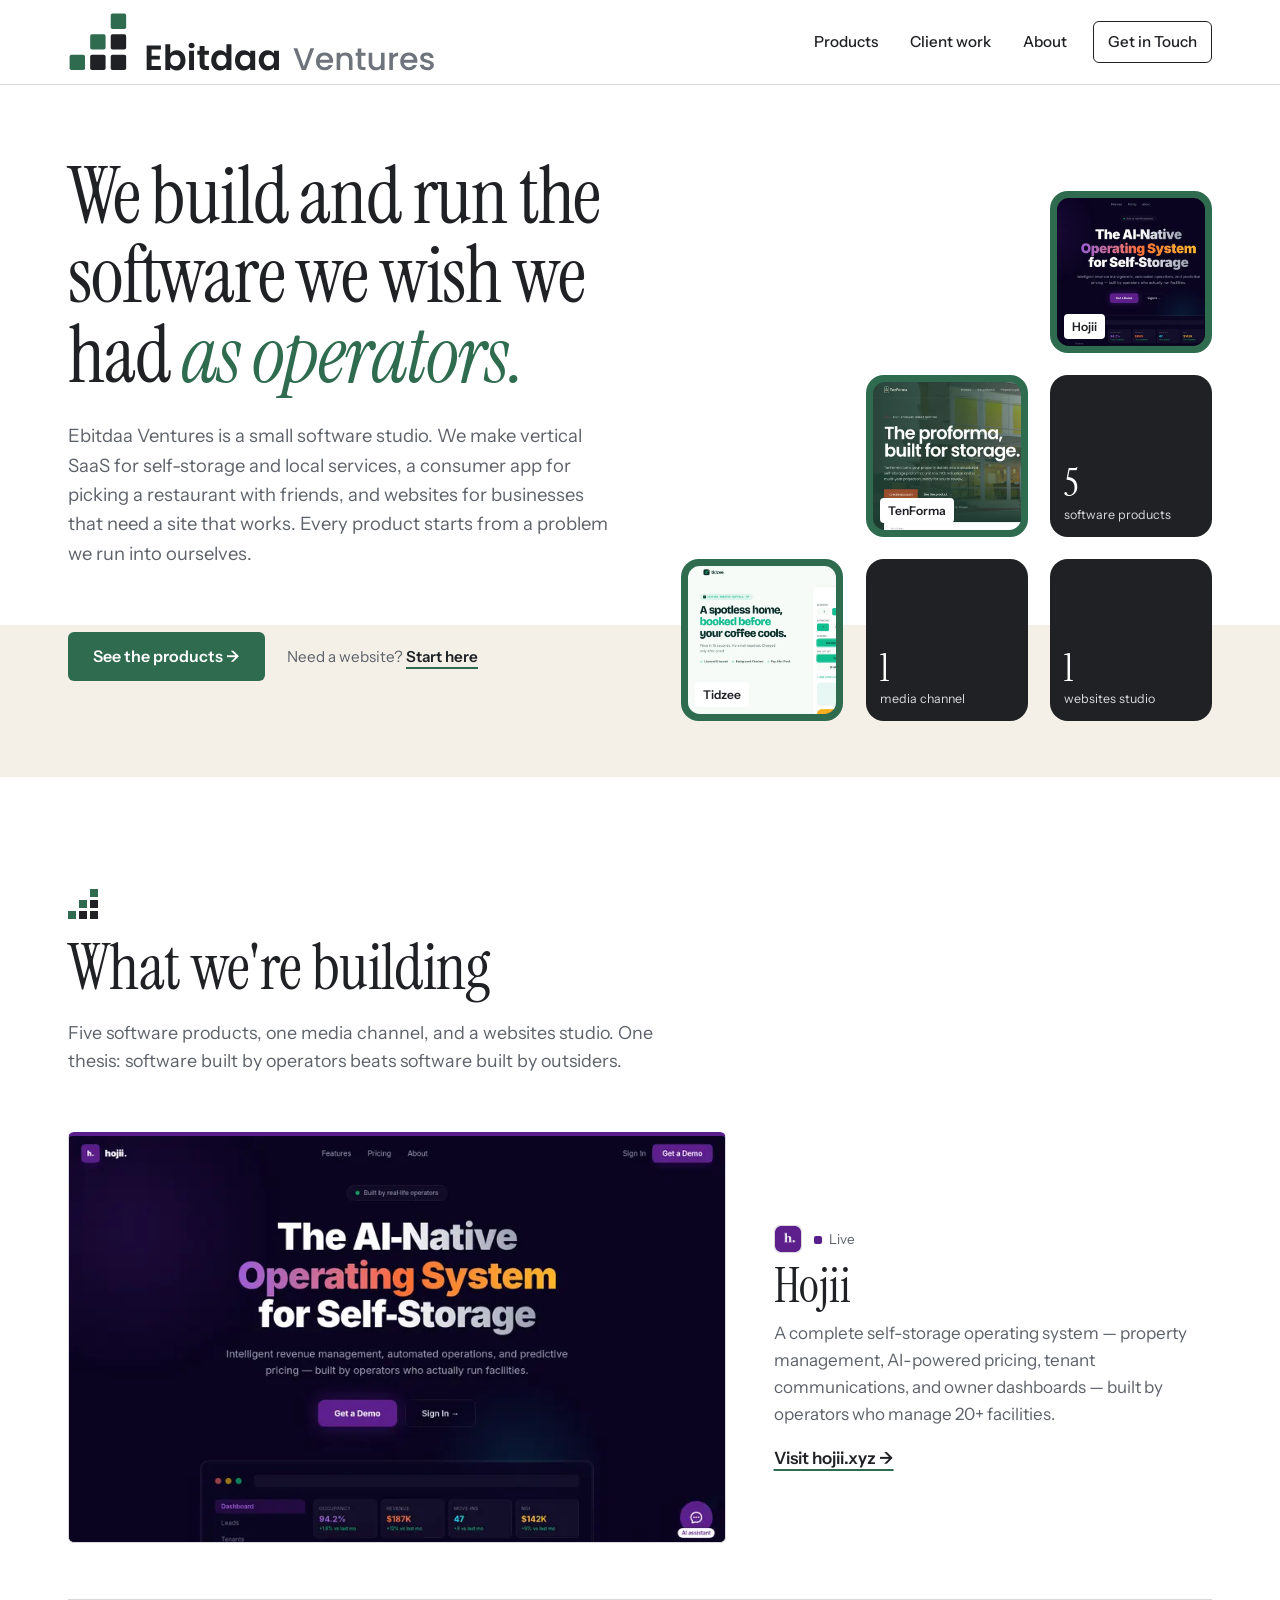
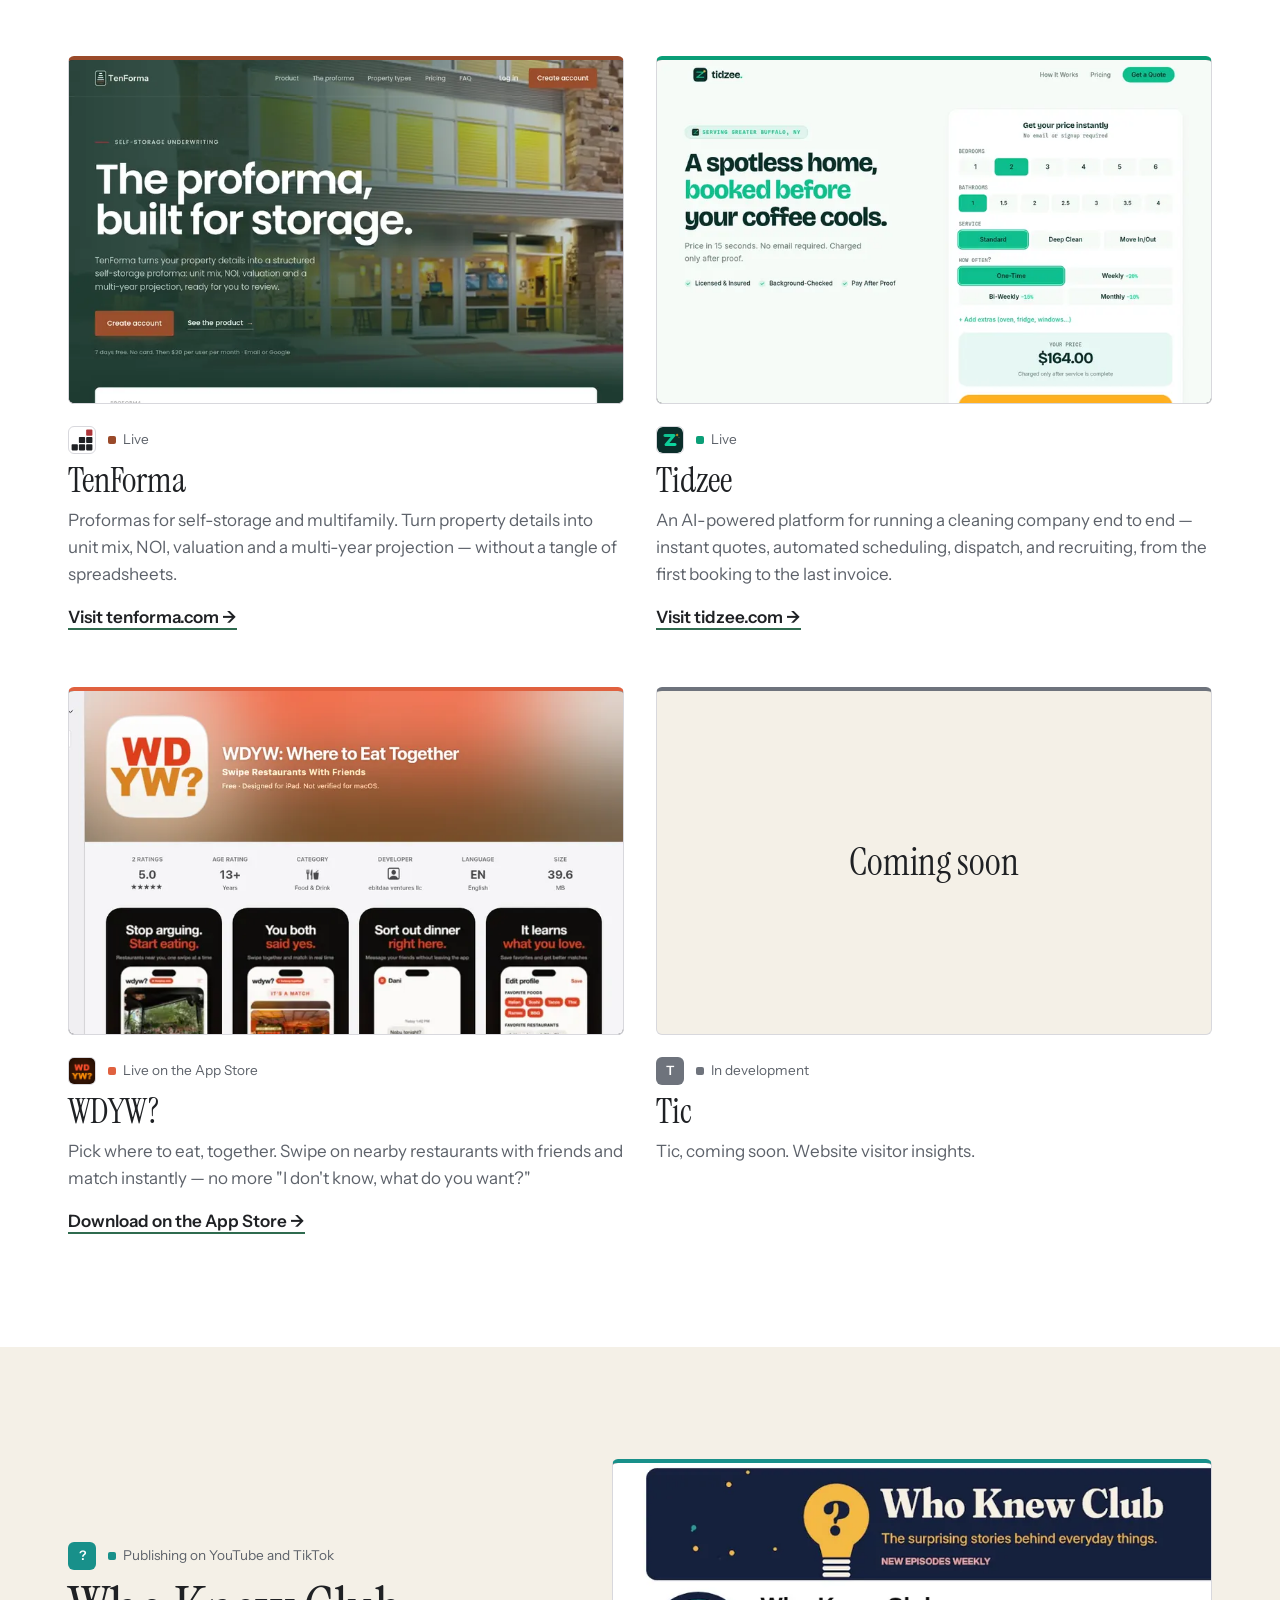
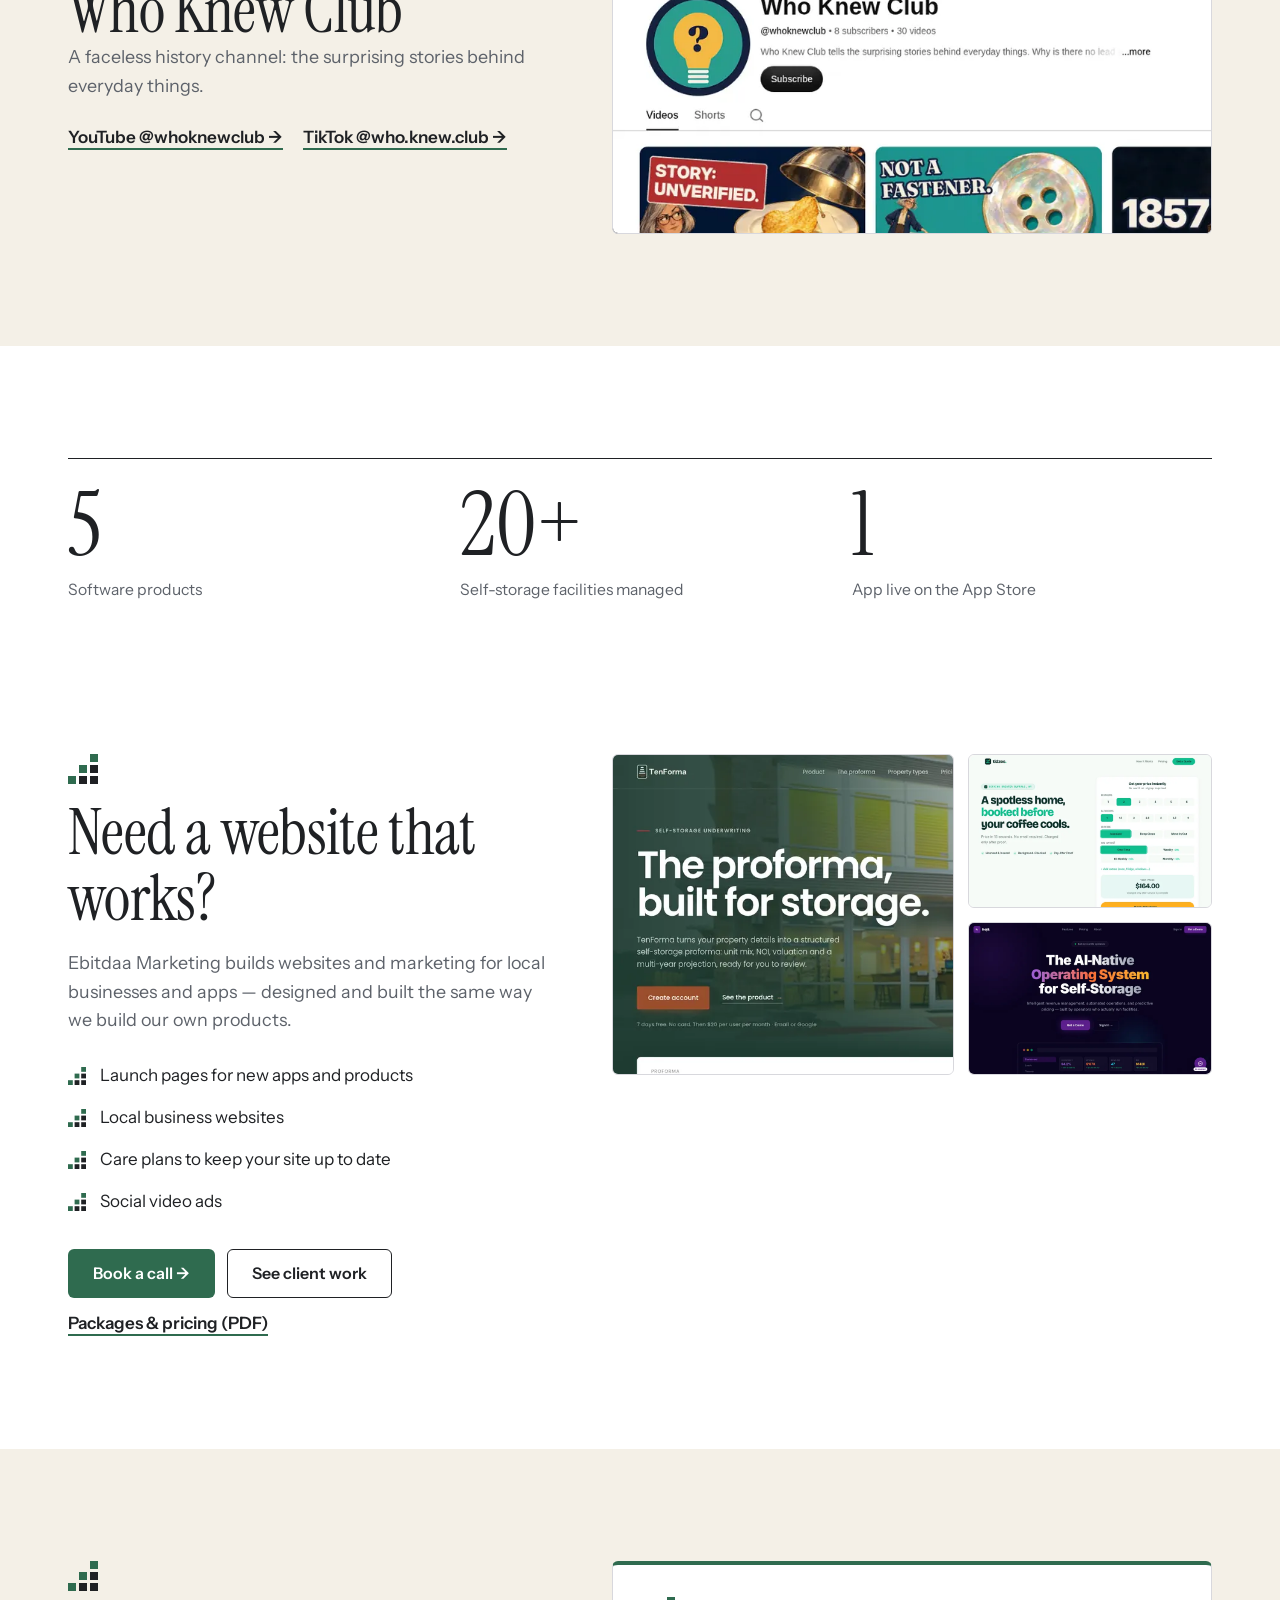
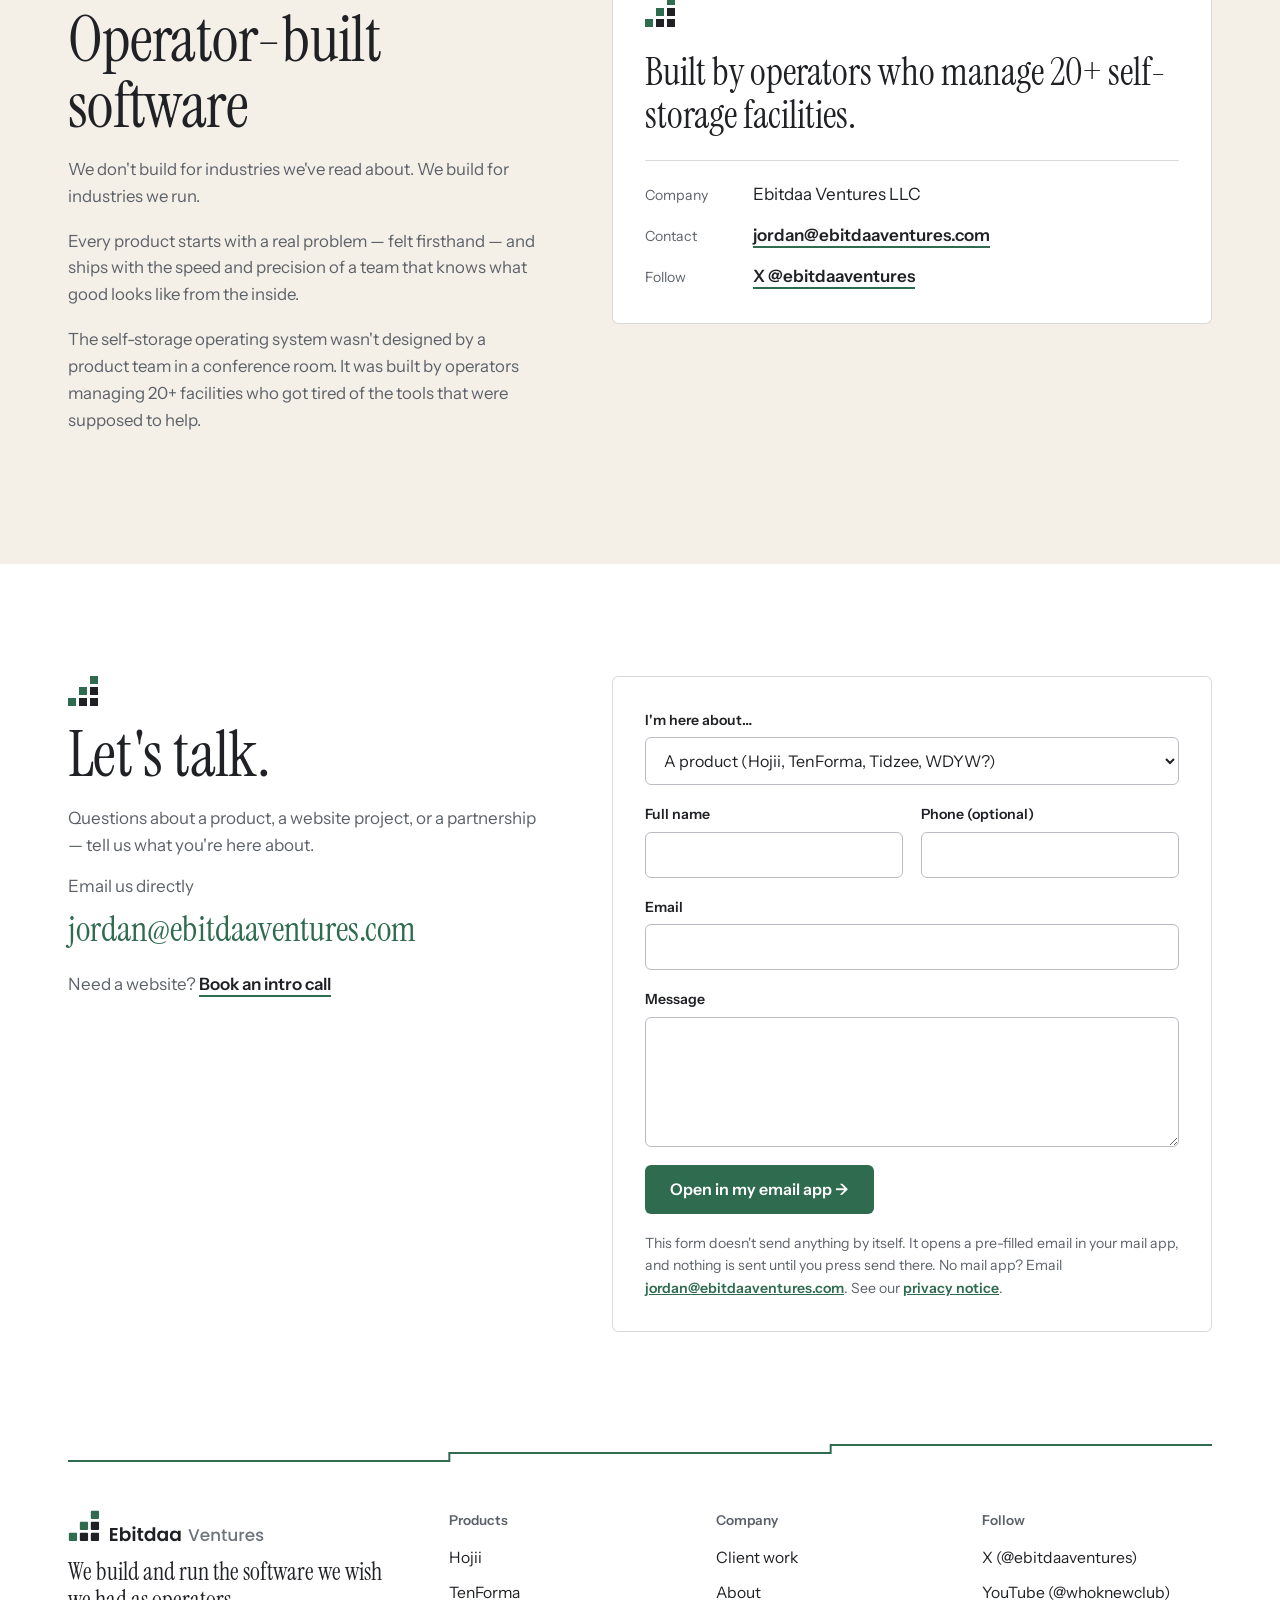
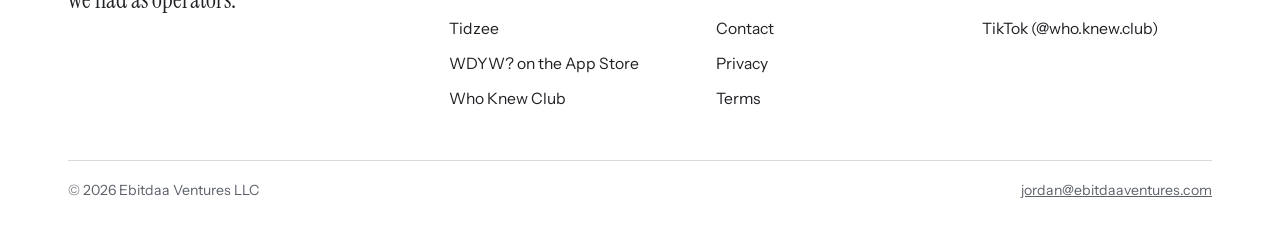
==== commit df023127: "Preview: apply Jordan's answers (20+ confirmed, no personal details/photos, no LinkedIn, Tic coming-" ====
--- a/index.html
+++ b/index.html
@@ -30,7 +30,7 @@
   <link rel="preconnect" href="https://fonts.gstatic.com" crossorigin>
   <link href="https://fonts.googleapis.com/css2?family=Instrument+Sans:wght@400;500;600&family=Instrument+Serif:ital@0;1&display=swap" rel="stylesheet">
   <link rel="stylesheet" href="/assets/css/main.css?v=20261114b">
-  <script type="application/ld+json">{"@context":"https://schema.org","@type":"Organization","name":"Ebitdaa Ventures LLC","alternateName":"Ebitdaa Ventures","url":"https://ebitdaaventures.com/","logo":"https://ebitdaaventures.com/brand/ebitdaa_lockup.png","description":"Ebitdaa Ventures is a small software studio. We build and run vertical SaaS for self-storage and local services, a consumer app for picking a restaurant with friends, and websites for businesses.","email":"jordan@ebitdaaventures.com","founder":{"@type":"Person","name":"Jordan Ellis","jobTitle":"President & Founder"},"contactPoint":[{"@type":"ContactPoint","contactType":"customer support","email":"jordan@ebitdaaventures.com","availableLanguage":"English"}],"sameAs":["https://x.com/ebitdaaventures"]}</script>
+  <script type="application/ld+json">{"@context":"https://schema.org","@type":"Organization","name":"Ebitdaa Ventures LLC","alternateName":"Ebitdaa Ventures","url":"https://ebitdaaventures.com/","logo":"https://ebitdaaventures.com/brand/ebitdaa_lockup.png","description":"Ebitdaa Ventures is a small software studio. We build and run vertical SaaS for self-storage and local services, a consumer app for picking a restaurant with friends, and websites for businesses.","email":"jordan@ebitdaaventures.com","contactPoint":[{"@type":"ContactPoint","contactType":"customer support","email":"jordan@ebitdaaventures.com","availableLanguage":"English"}],"sameAs":["https://x.com/ebitdaaventures"]}</script>
 </head>
 <body>
   <a class="skip-link" href="#main">Skip to main content</a>
@@ -85,7 +85,7 @@
           <div class="product-body">
             <div class="product-meta"><img src="/assets/icons/hojii.webp" alt="" width="28" height="28"><span class="status">Live</span></div>
             <h3>Hojii</h3>
-            <p>A complete self-storage operating system — property management, AI-powered pricing, tenant communications, and owner dashboards — built by operators who manage 20+ facilities. <span class="tbd">[TBD: confirm 20+]</span></p>
+            <p>A complete self-storage operating system — property management, AI-powered pricing, tenant communications, and owner dashboards — built by operators who manage 20+ facilities.</p>
             <div class="product-actions"><a href="https://hojii.xyz" target="_blank" rel="noopener" class="text-link">Visit hojii.xyz →</a></div>
           </div>
         </article>
@@ -122,12 +122,11 @@
             </div>
           </article>
           <article class="product p-tic" id="tic">
-            <div class="product-shot product-shot--empty"><span>In development — no public screenshot yet.<br><span class="tbd">[TBD: screenshot once Jordan OKs showing it]</span></span></div>
+            <div class="product-shot product-shot--empty"><span class="coming-soon">Coming soon</span></div>
             <div class="product-body">
               <div class="product-meta"><span class="mark" aria-hidden="true">T</span><span class="status">In development</span></div>
-              <h3>Tic <span class="tbd">[TBD: public name — "Tic" is a working name]</span></h3>
-              <p>Website visitor insights for business websites, built first-party and consent-first. Not available yet. <span class="tbd">[TBD: approved description and timing — Jordan / Max / Harvey]</span></p>
-              <div class="product-actions"><a href="#contact" class="text-link" data-topic="partnership">Ask about early access →</a></div>
+              <h3>Tic</h3>
+              <p>Tic, coming soon. Website visitor insights.</p>
             </div>
           </article>
         </div>
@@ -155,7 +154,7 @@
       <div class="container">
         <ul class="stats-grid">
           <li><div class="stat-num">5</div><div class="stat-label">Software products</div></li>
-          <li><div class="stat-num">20+</div><div class="stat-label">Self-storage facilities managed <span class="tbd">[TBD: confirm]</span></div></li>
+          <li><div class="stat-num">20+</div><div class="stat-label">Self-storage facilities managed</div></li>
           <li><div class="stat-num">1</div><div class="stat-label">App live on the App Store</div></li>
         </ul>
       </div>
@@ -187,7 +186,7 @@
       </div>
     </section>
 
-    <!-- About + founder: cream split -->
+    <!-- About: company-level operator block (no personal details) -->
     <section class="section section--cream" id="about" aria-labelledby="about-title">
       <div class="container split">
         <div class="about-copy">
@@ -196,17 +195,14 @@
           <p>Every product starts with a real problem — felt firsthand — and ships with the speed and precision of a team that knows what good looks like from the inside.</p>
           <p>The self-storage operating system wasn't designed by a product team in a conference room. It was built by operators managing 20+ facilities who got tired of the tools that were supposed to help.</p>
         </div>
-        <div class="founder">
-          <div class="founder-photo" role="img" aria-label="Placeholder for Jordan Ellis portrait">[TBD: portrait of Jordan Ellis — none on file]</div>
-          <div>
-            <div class="founder-name">Jordan Ellis</div>
-            <div class="founder-role">President &amp; Founder, Ebitdaa Ventures LLC</div>
-            <p><span class="tbd">[TBD: one or two operator facts Jordan will stand behind]</span></p>
-            <div class="founder-links">
-              <a href="https://x.com/ebitdaaventures" target="_blank" rel="noopener" class="text-link">X @ebitdaaventures</a>
-              <span class="tbd">[TBD: LinkedIn URL]</span>
-            </div>
-          </div>
+        <div class="company-card">
+          <span class="stair" aria-hidden="true"></span>
+          <p class="company-line">Built by operators who manage 20+ self-storage facilities.</p>
+          <dl class="company-facts">
+            <div><dt>Company</dt><dd>Ebitdaa Ventures LLC</dd></div>
+            <div><dt>Contact</dt><dd><a class="text-link" href="mailto:jordan@ebitdaaventures.com">jordan@ebitdaaventures.com</a></dd></div>
+            <div><dt>Follow</dt><dd><a class="text-link" href="https://x.com/ebitdaaventures" target="_blank" rel="noopener">X @ebitdaaventures</a></dd></div>
+          </dl>
         </div>
       </div>
     </section>
@@ -285,7 +281,6 @@
             <li><a href="https://x.com/ebitdaaventures" target="_blank" rel="noopener me">X (@ebitdaaventures)</a></li>
             <li><a href="https://www.youtube.com/@whoknewclub" target="_blank" rel="noopener">YouTube (@whoknewclub)</a></li>
             <li><a href="https://www.tiktok.com/@who.knew.club" target="_blank" rel="noopener">TikTok (@who.knew.club)</a></li>
-            <li><span class="tbd">[TBD: LinkedIn URL]</span></li>
           </ul>
         </div>
       </div>
--- a/assets/css/main.css
+++ b/assets/css/main.css
@@ -201,18 +201,15 @@
 .mosaic a:first-child { grid-row: 1 / 3; }
 .mosaic img { width: 100%; height: 100%; object-fit: cover; object-position: top left; }
 
-/* ── About / founder ── */
+/* ── About: company block ── */
 .about-copy p { color: var(--text-muted); font-size: 1.05rem; margin-bottom: 18px; max-width: 560px; }
-.founder { display: grid; grid-template-columns: 220px 1fr; gap: 28px; align-items: start; }
-.founder-photo {
-  aspect-ratio: 4 / 5; border-radius: var(--radius); background: var(--white);
-  border: 1.5px dashed var(--charcoal); display: flex; align-items: center; justify-content: center;
-  text-align: center; padding: 16px; font-size: 0.85rem; color: var(--charcoal);
-}
-.founder-name { font-family: var(--serif); font-size: 2.4rem; line-height: 1.05; }
-.founder-role { color: var(--green); font-weight: 600; margin-bottom: 14px; }
-.founder p { color: var(--text-muted); margin-bottom: 14px; }
-.founder-links { display: flex; flex-wrap: wrap; gap: 10px 22px; align-items: center; }
+.company-card { background: var(--white); border: 1px solid var(--line); border-top: 4px solid var(--green); border-radius: var(--radius); padding: 32px; }
+.company-line { font-family: var(--serif); font-size: clamp(1.8rem, 3vw, 2.4rem); line-height: 1.1; margin: 16px 0 24px; }
+.company-facts { display: grid; gap: 14px; border-top: 1px solid var(--line); padding-top: 20px; }
+.company-facts div { display: grid; grid-template-columns: 96px 1fr; gap: 12px; align-items: baseline; }
+.company-facts dt { font-size: 0.88rem; color: var(--text-muted); }
+.company-facts dd { word-break: break-word; }
+.coming-soon { font-family: var(--serif); font-size: clamp(1.8rem, 3vw, 2.6rem); color: var(--charcoal); }
 
 /* ── Contact ── */
 .contact-direct a { font-family: var(--serif); font-size: clamp(1.6rem, 3vw, 2.2rem); color: var(--green); text-decoration: none; word-break: break-word; }
@@ -288,7 +285,6 @@
   .hero-cta { padding-bottom: 64px; }
   .feature, .split, .split--rev, .product-row { grid-template-columns: 1fr; gap: 32px; }
   .split--rev > :first-child { order: 2; }
-  .founder { grid-template-columns: 160px 1fr; }
   .footer-grid { grid-template-columns: 1fr 1fr; }
   .footer-about { grid-column: 1 / -1; }
   .section { padding: 80px 0; }
@@ -314,8 +310,6 @@
   .stats-grid li { padding: 18px 0; border-bottom: 1px solid var(--line); }
   .form-row { grid-template-columns: 1fr; }
   .contact-form { padding: 22px; }
-  .founder { grid-template-columns: 1fr; }
-  .founder-photo { max-width: 200px; }
   .mosaic { grid-template-columns: 1fr 1fr; grid-template-rows: auto auto; }
   .mosaic a:first-child { grid-column: 1 / -1; grid-row: auto; }
   .work-intro { grid-template-columns: 1fr; }
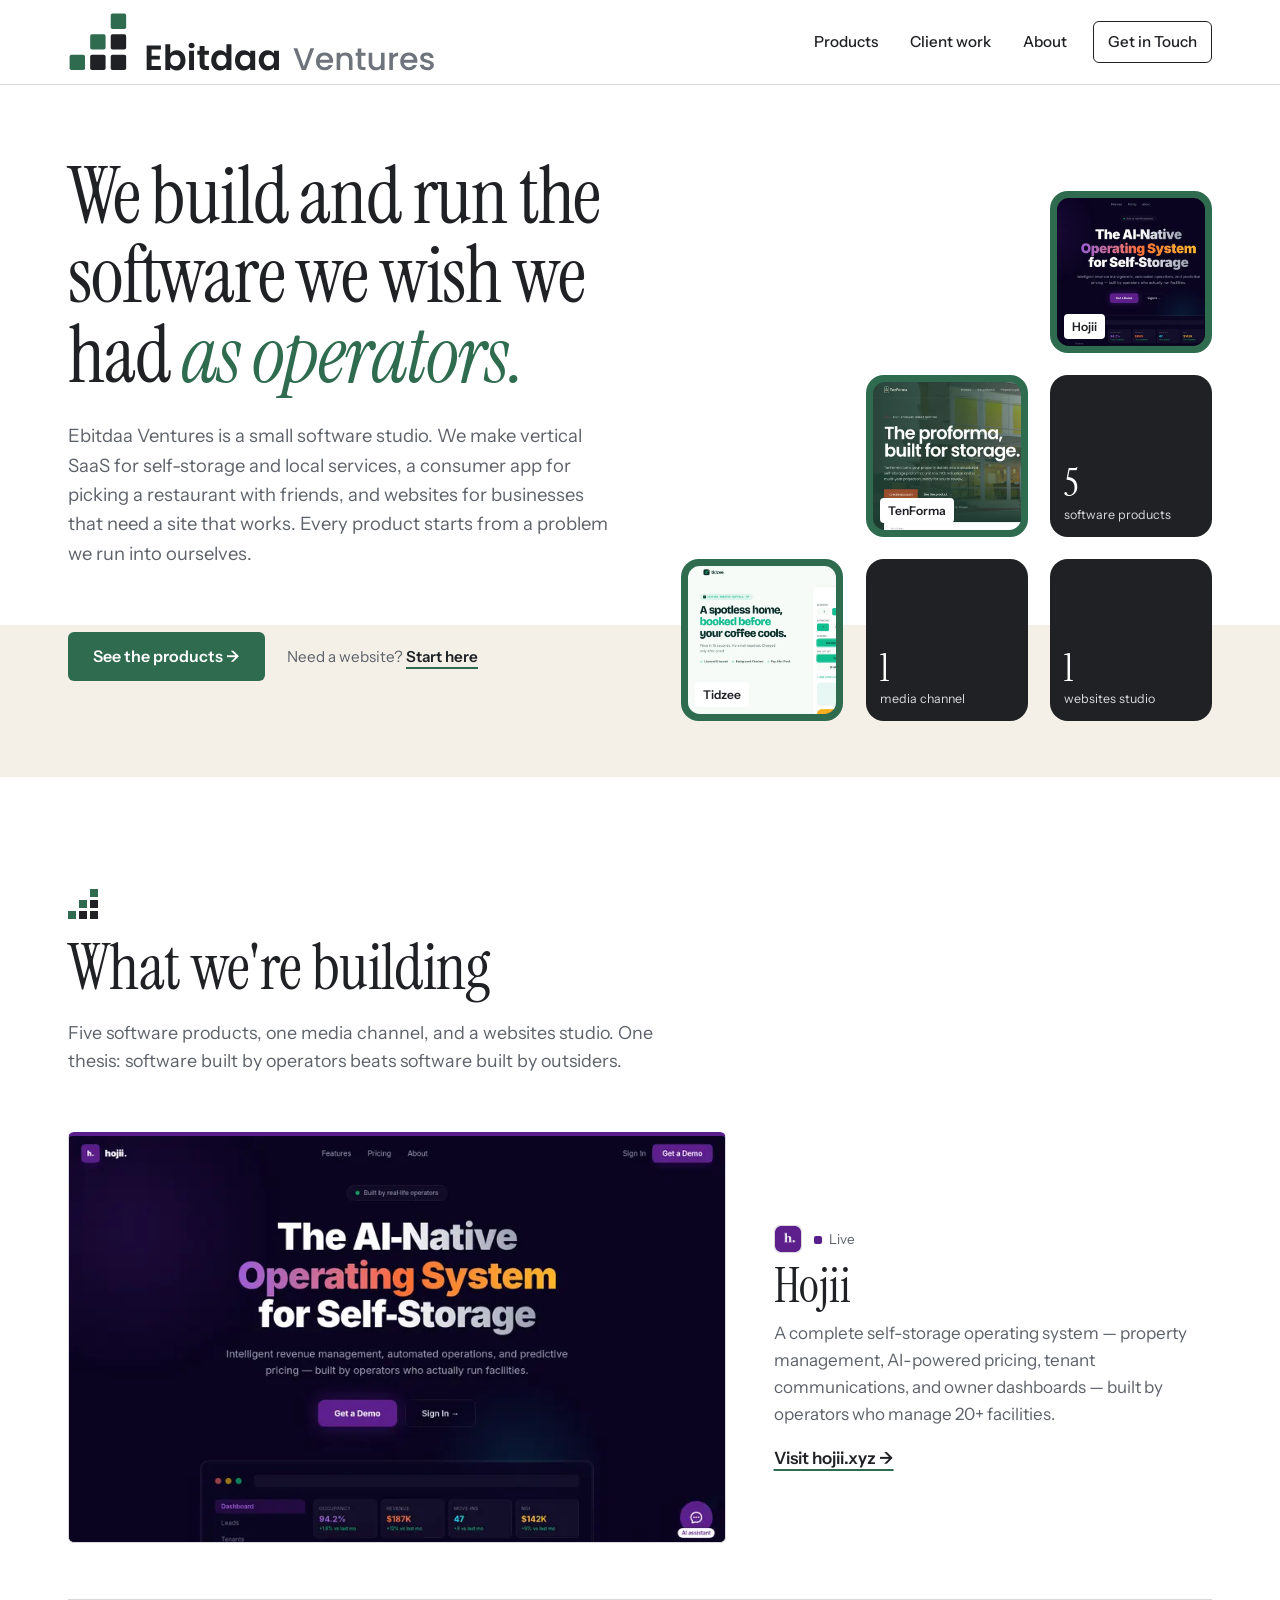
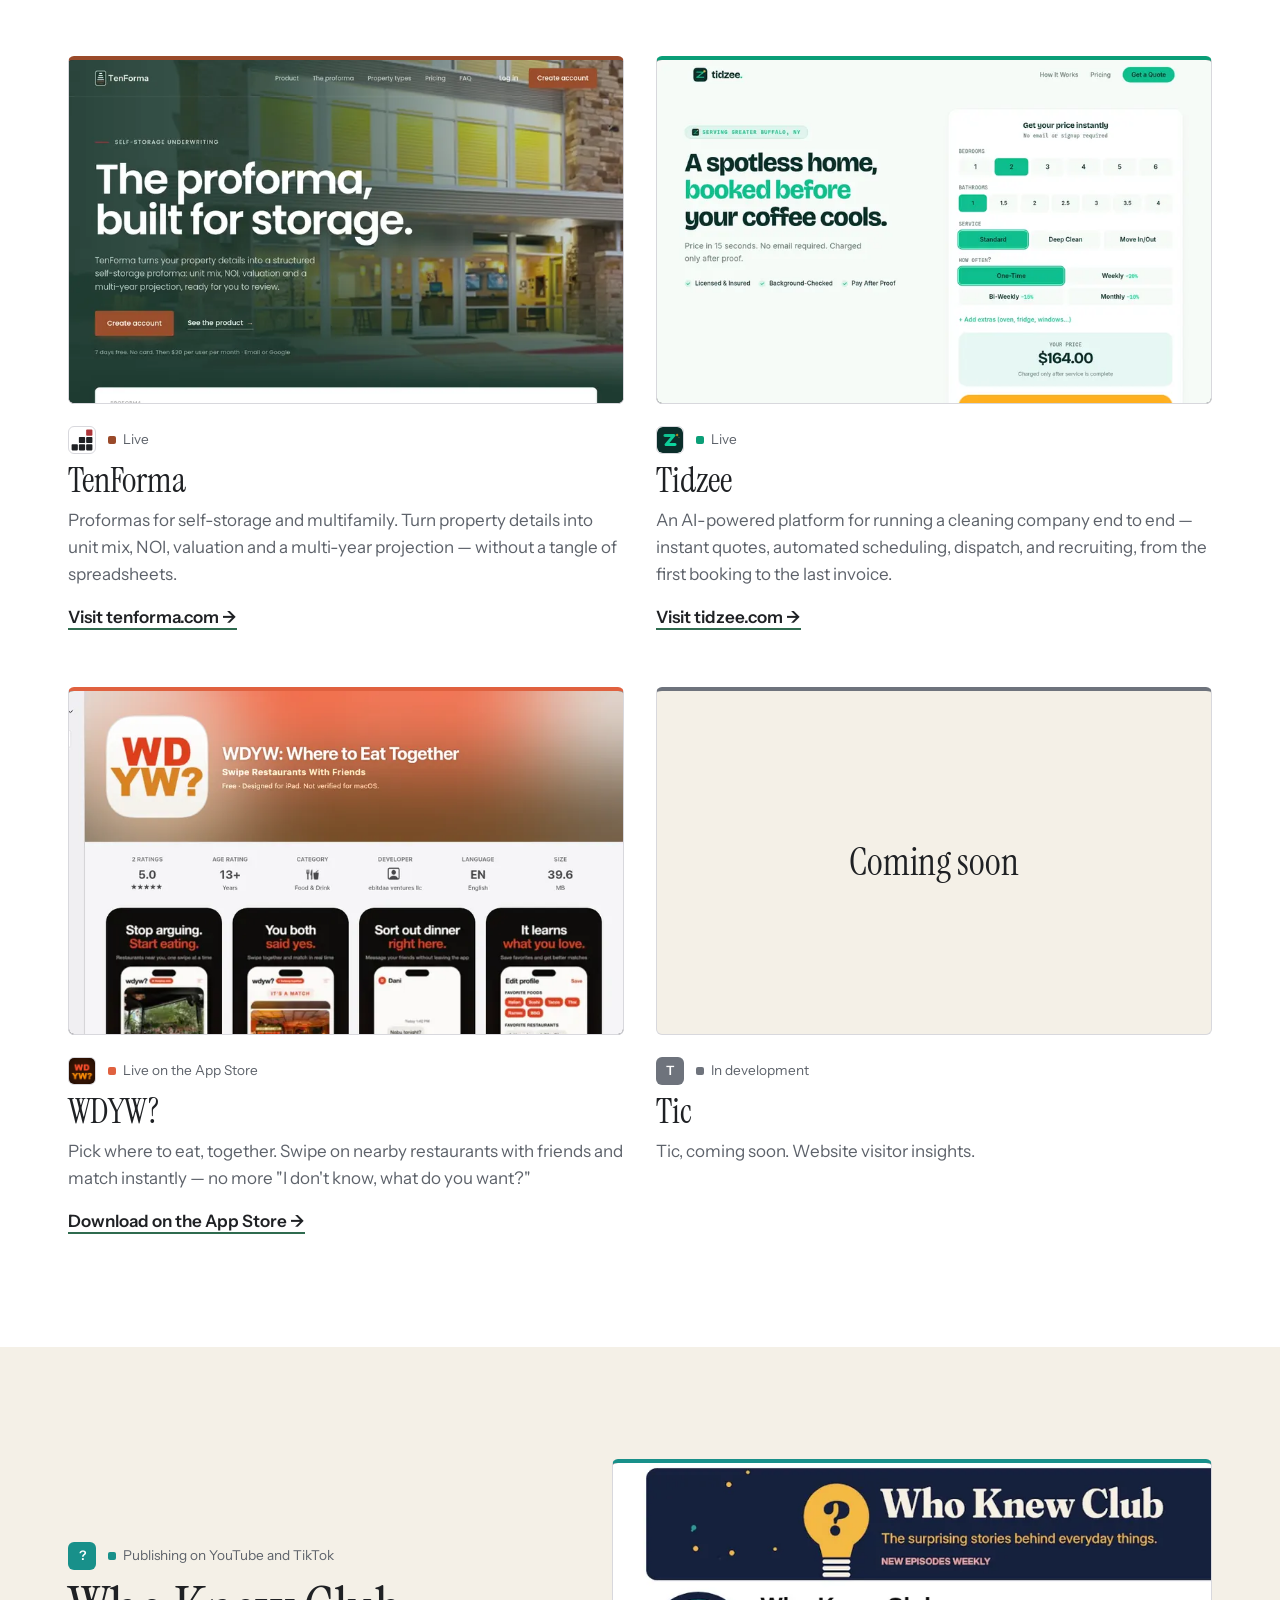
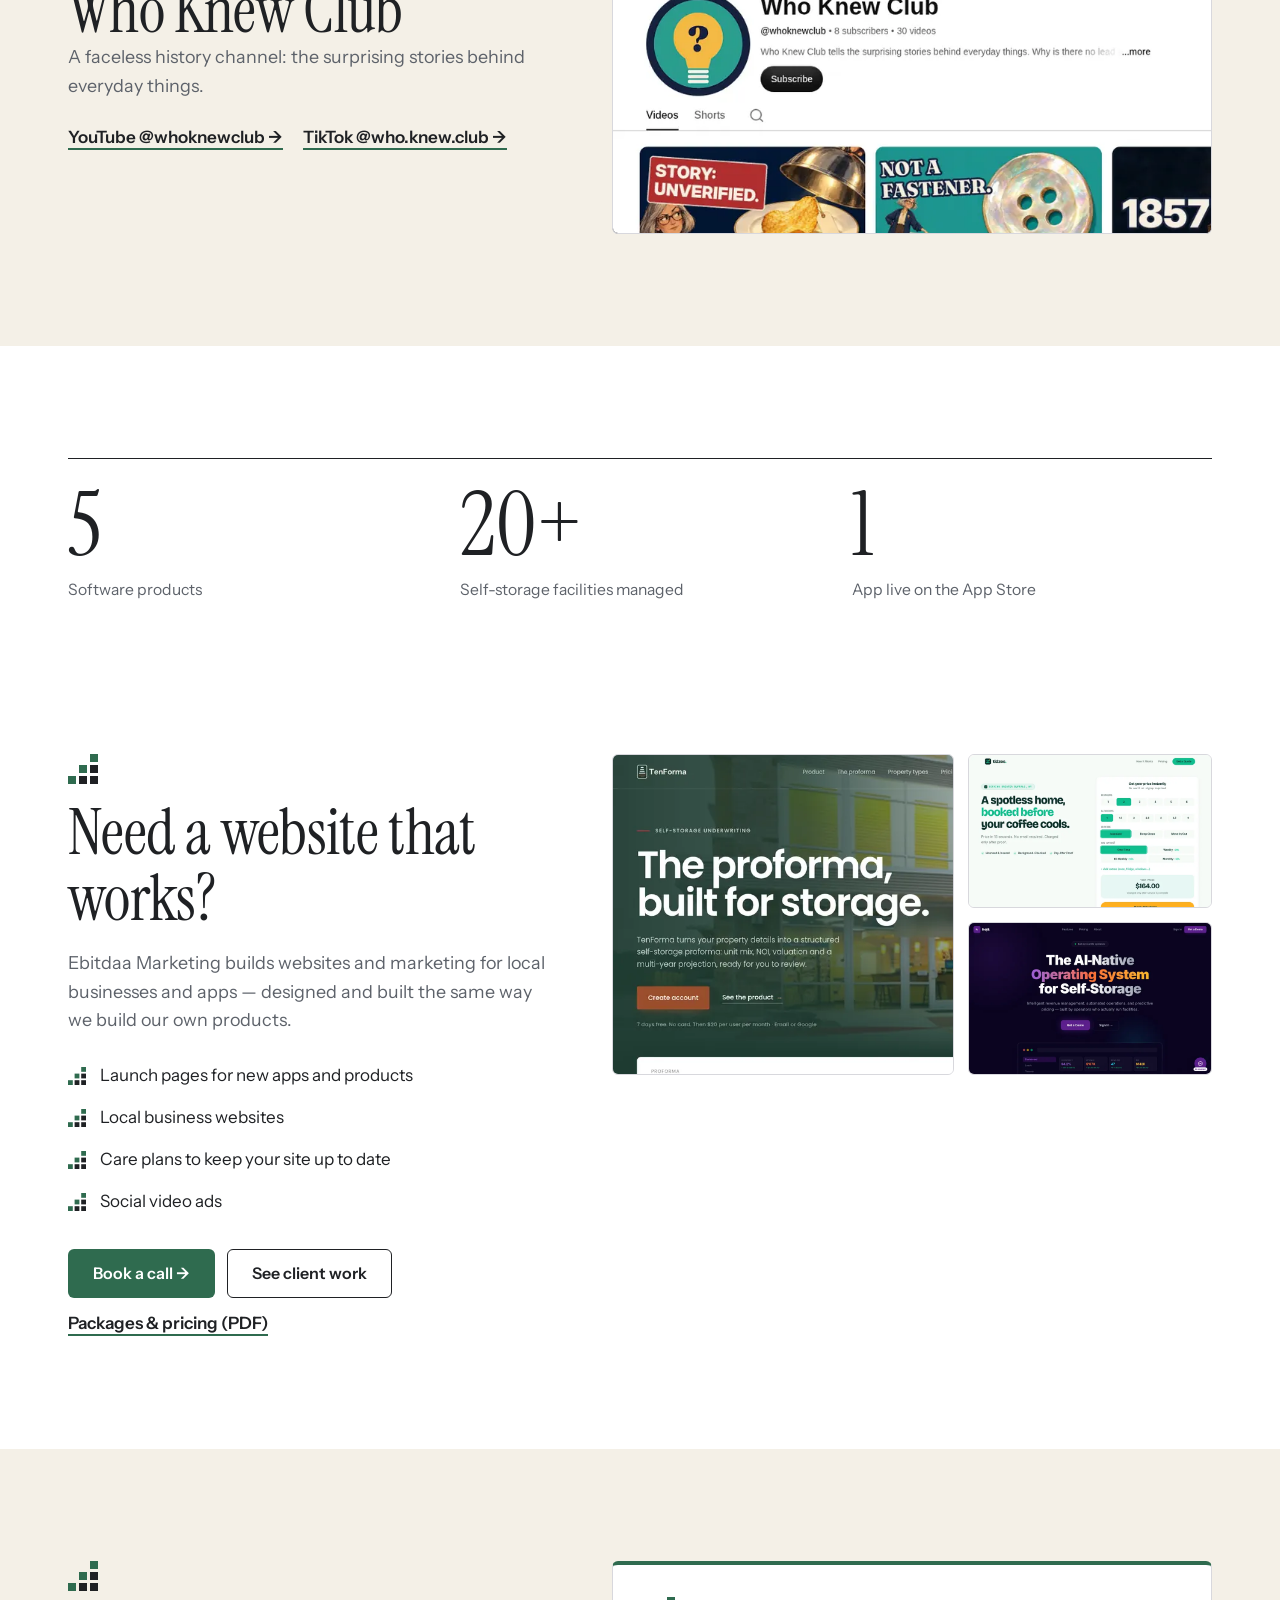
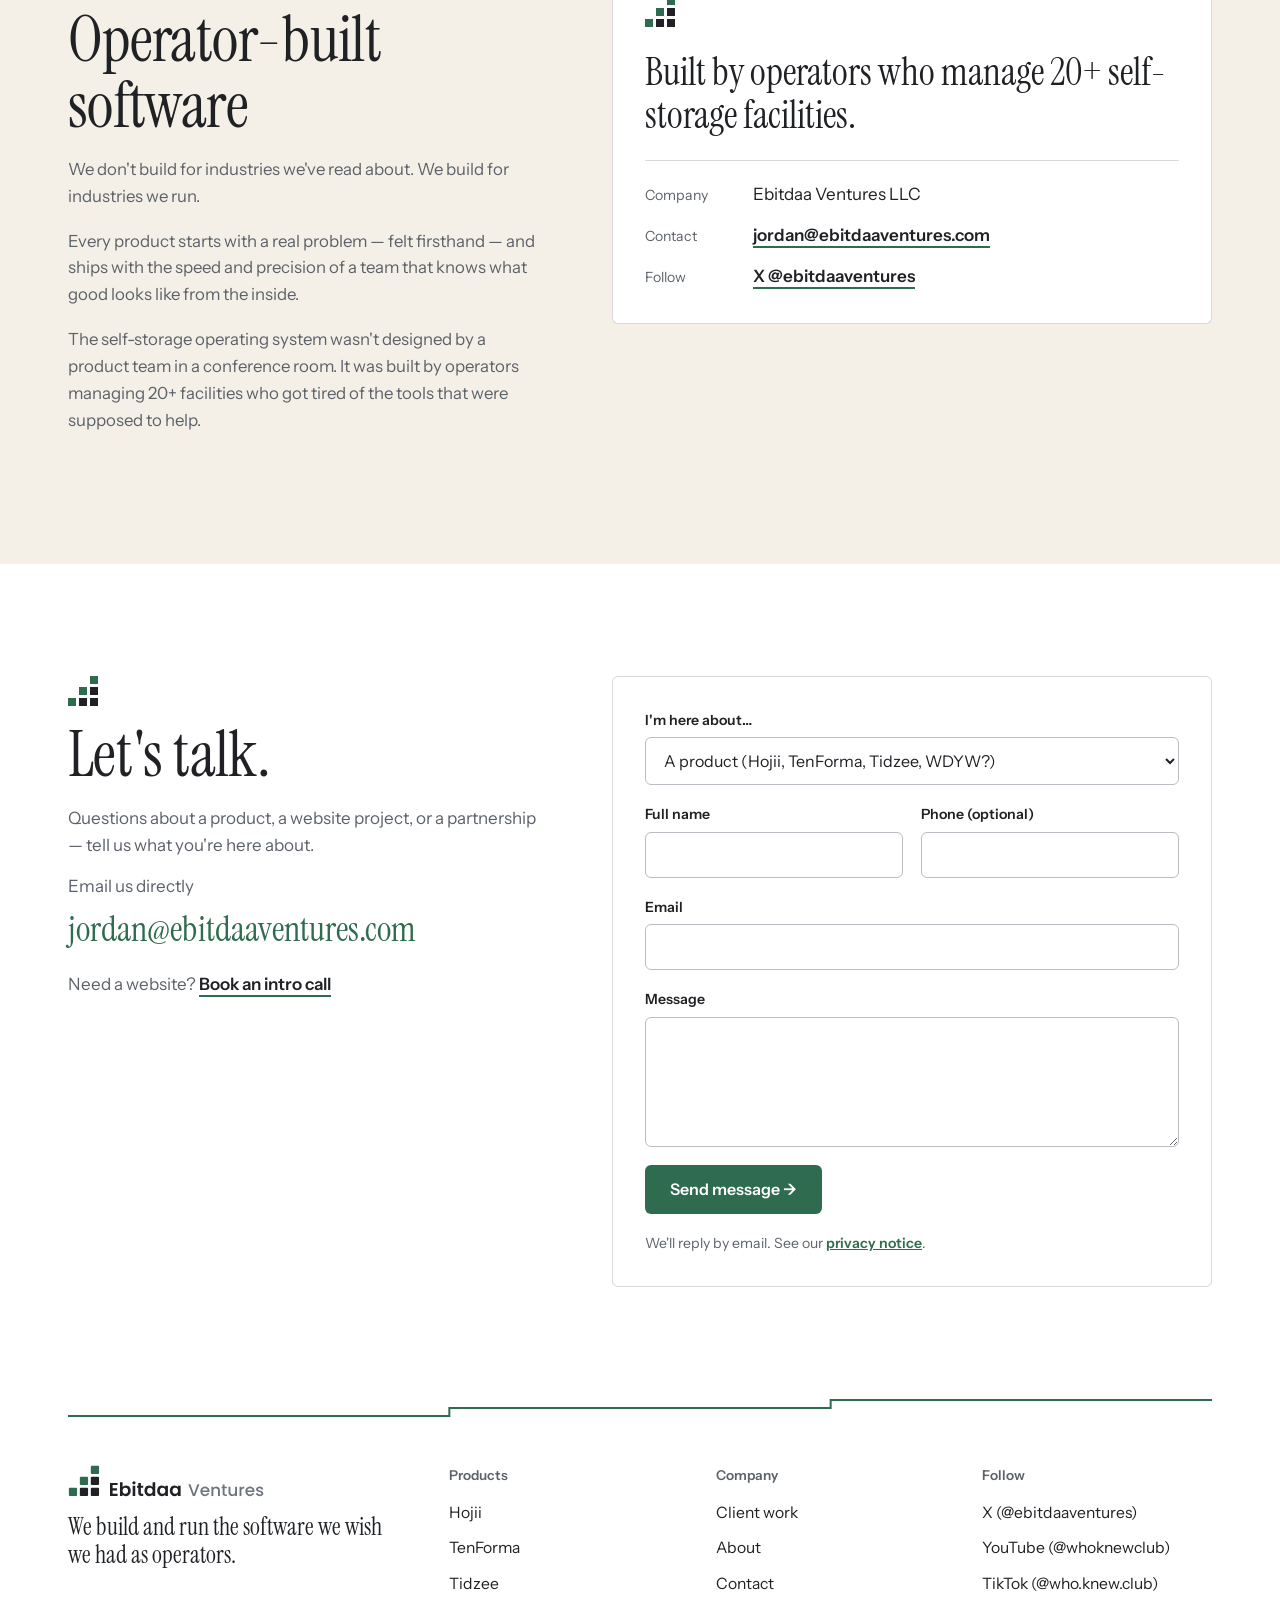
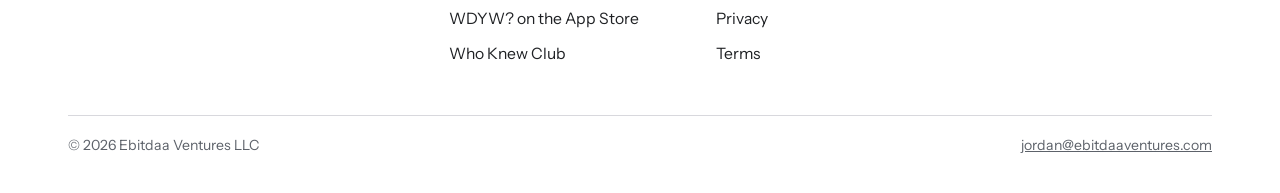
==== commit c70be556: "Preview: contact form posts to ebitdaa-contact backend (Resend) with honeypot, sending state, honest" ====
--- a/index.html
+++ b/index.html
@@ -29,7 +29,7 @@
   <link rel="preconnect" href="https://fonts.googleapis.com">
   <link rel="preconnect" href="https://fonts.gstatic.com" crossorigin>
   <link href="https://fonts.googleapis.com/css2?family=Instrument+Sans:wght@400;500;600&family=Instrument+Serif:ital@0;1&display=swap" rel="stylesheet">
-  <link rel="stylesheet" href="/assets/css/main.css?v=20261114b">
+  <link rel="stylesheet" href="/assets/css/main.css?v=20261114c">
   <script type="application/ld+json">{"@context":"https://schema.org","@type":"Organization","name":"Ebitdaa Ventures LLC","alternateName":"Ebitdaa Ventures","url":"https://ebitdaaventures.com/","logo":"https://ebitdaaventures.com/brand/ebitdaa_lockup.png","description":"Ebitdaa Ventures is a small software studio. We build and run vertical SaaS for self-storage and local services, a consumer app for picking a restaurant with friends, and websites for businesses.","email":"jordan@ebitdaaventures.com","contactPoint":[{"@type":"ContactPoint","contactType":"customer support","email":"jordan@ebitdaaventures.com","availableLanguage":"English"}],"sameAs":["https://x.com/ebitdaaventures"]}</script>
 </head>
 <body>
@@ -207,7 +207,7 @@
       </div>
     </section>
 
-    <!-- Contact: honest mailto with topic selector -->
+    <!-- Contact: form posts to the ebitdaa-contact backend (Resend) -->
     <section class="section" id="contact" aria-labelledby="contact-title">
       <div class="container split">
         <div class="contact-copy">
@@ -232,8 +232,10 @@
           </div>
           <div class="form-field"><label for="cf-email">Email</label><input type="email" id="cf-email" name="email" autocomplete="email" required></div>
           <div class="form-field"><label for="cf-message">Message</label><textarea id="cf-message" name="message" required></textarea></div>
-          <button type="submit" class="btn btn--primary form-submit">Open in my email app →</button>
-          <p class="form-note">This form doesn't send anything by itself. It opens a pre-filled email in your mail app, and nothing is sent until you press send there. No mail app? Email <a href="mailto:jordan@ebitdaaventures.com">jordan@ebitdaaventures.com</a>. See our <a href="/privacy/">privacy notice</a>.</p>
+          <div class="form-hp" aria-hidden="true" style="position:absolute;left:-10000px;width:1px;height:1px;overflow:hidden"><label for="cf-website">Website</label><input type="text" id="cf-website" name="website" tabindex="-1" autocomplete="off"></div>
+          <button type="submit" class="btn btn--primary form-submit" id="cf-submit">Send message →</button>
+          <p class="form-status" id="cf-status" role="status" aria-live="polite" hidden></p>
+          <p class="form-note">We'll reply by email. See our <a href="/privacy/">privacy notice</a>.</p>
         </form>
       </div>
     </section>
@@ -241,8 +243,8 @@
 
   <div class="modal-overlay" id="contactModal" role="dialog" aria-modal="true" aria-labelledby="modal-title" hidden>
     <div class="modal-card">
-      <h3 id="modal-title">Check your email app</h3>
-      <p>We tried to open a pre-filled email to jordan@ebitdaaventures.com. <strong>Nothing has been sent yet</strong> — press send in your mail app. If nothing opened, email <a href="mailto:jordan@ebitdaaventures.com">jordan@ebitdaaventures.com</a> directly.</p>
+      <h3 id="modal-title">Message sent</h3>
+      <p>Thanks — your message is on its way. We'll be in touch shortly.</p>
       <button class="btn btn--primary" id="modalClose" type="button">Got it</button>
     </div>
   </div>
@@ -307,20 +309,36 @@
       document.querySelectorAll('[data-topic]').forEach(function (a) {
         a.addEventListener('click', function () { document.getElementById('cf-topic').value = a.dataset.topic; });
       });
-      // Contact: no backend. Opens the visitor's mail app pre-filled and says so honestly.
+      // Contact: POST to the ebitdaa-contact backend, which sends through Resend.
+      var CONTACT_ENDPOINT = 'https://ebitdaa-contact.vercel.app/api/contact';
       var CONTACT_EMAIL = 'jordan@ebitdaaventures.com';
-      var TOPICS = { product: 'Product question', website: 'Website / marketing project', partnership: 'Partnership / investment', other: 'General' };
       var form = document.getElementById('contactForm'), modal = document.getElementById('contactModal');
+      var btn = document.getElementById('cf-submit'), status = document.getElementById('cf-status');
+      var btnLabel = btn.textContent;
+      function showError() {
+        status.hidden = false;
+        status.className = 'form-status form-status--error';
+        status.innerHTML = 'Sorry — your message didn\'t send. Please email us at <a href="mailto:' + CONTACT_EMAIL + '">' + CONTACT_EMAIL + '</a>.';
+      }
       form.addEventListener('submit', function (e) {
         e.preventDefault();
         if (!form.checkValidity()) { form.reportValidity(); return; }
         var v = function (id) { return document.getElementById(id).value.trim(); };
-        var topic = TOPICS[v('cf-topic')] || 'General';
-        var subject = '[' + topic + '] Website inquiry from ' + v('cf-name');
-        var body = v('cf-message') + '\n\n— ' + v('cf-name') + '\nEmail: ' + v('cf-email') + (v('cf-phone') ? '\nPhone: ' + v('cf-phone') : '') + '\nTopic: ' + topic;
-        window.location.href = 'mailto:' + CONTACT_EMAIL + '?subject=' + encodeURIComponent(subject) + '&body=' + encodeURIComponent(body);
-        modal.hidden = false;
-        document.getElementById('modalClose').focus();
+        status.hidden = true;
+        btn.disabled = true; btn.textContent = 'Sending…';
+        fetch(CONTACT_ENDPOINT, {
+          method: 'POST',
+          headers: { 'Content-Type': 'application/json' },
+          body: JSON.stringify({ topic: v('cf-topic'), name: v('cf-name'), email: v('cf-email'), phone: v('cf-phone'), message: v('cf-message'), website: document.getElementById('cf-website').value })
+        }).then(function (r) { return r.json().catch(function () { return { ok: false }; }); })
+          .then(function (d) {
+            if (!d || !d.ok) { showError(); return; }
+            form.reset();
+            modal.hidden = false;
+            document.getElementById('modalClose').focus();
+          })
+          .catch(showError)
+          .then(function () { btn.disabled = false; btn.textContent = btnLabel; });
       });
       function closeModal() { modal.hidden = true; }
       document.getElementById('modalClose').addEventListener('click', closeModal);
--- a/assets/css/main.css
+++ b/assets/css/main.css
@@ -228,6 +228,9 @@
 .form-submit { align-self: flex-start; }
 .form-note { font-size: 0.88rem; color: var(--text-muted); }
 .form-note a { color: var(--green); font-weight: 600; }
+.form-submit:disabled { opacity: 0.6; cursor: wait; }
+.form-status { font-size: 0.95rem; padding: 12px 14px; border-radius: 6px; border-left: 3px solid #AC3438; background: #F4F0E7; color: #1F2124; }
+.form-status a { color: var(--green); font-weight: 600; }
 
 /* ── Modal (no blur, brand colors only) ── */
 .modal-overlay { position: fixed; inset: 0; z-index: 1000; background: rgba(31,33,36,.55); display: flex; align-items: center; justify-content: center; padding: 20px; }
